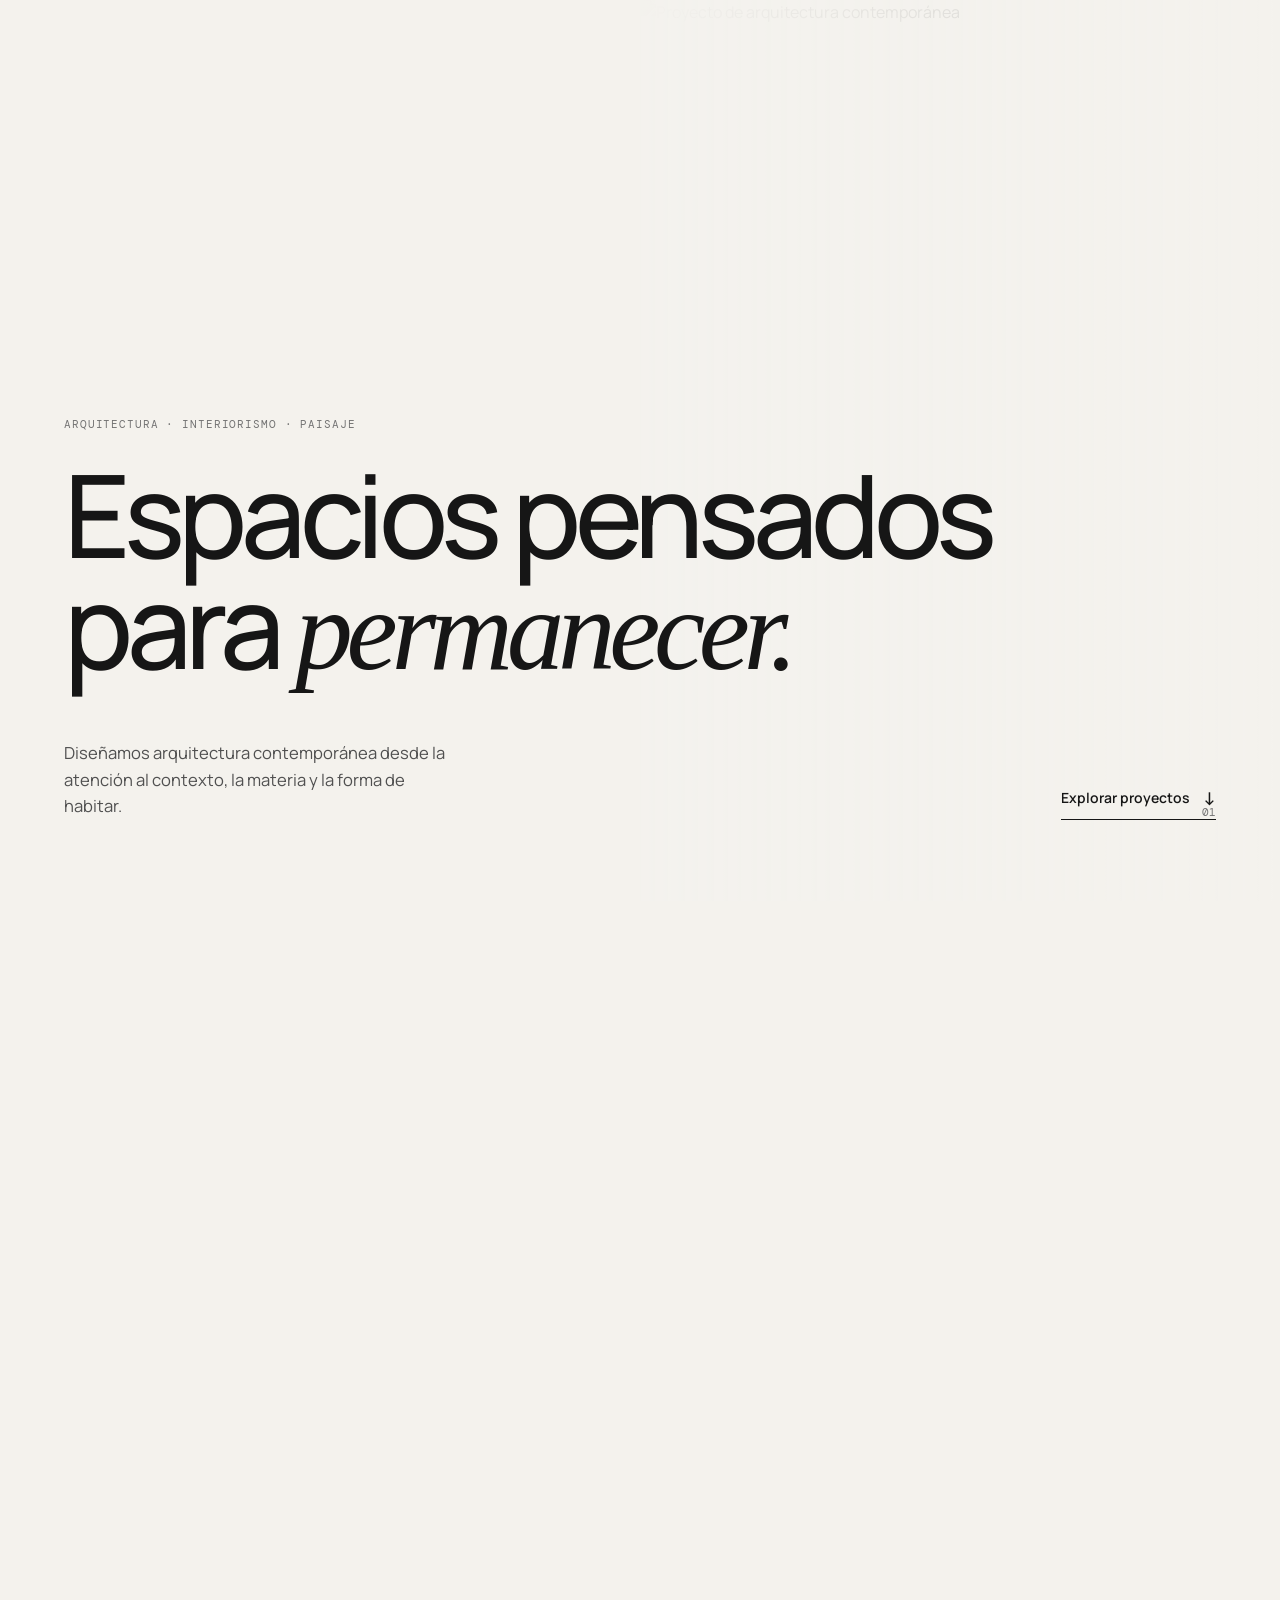
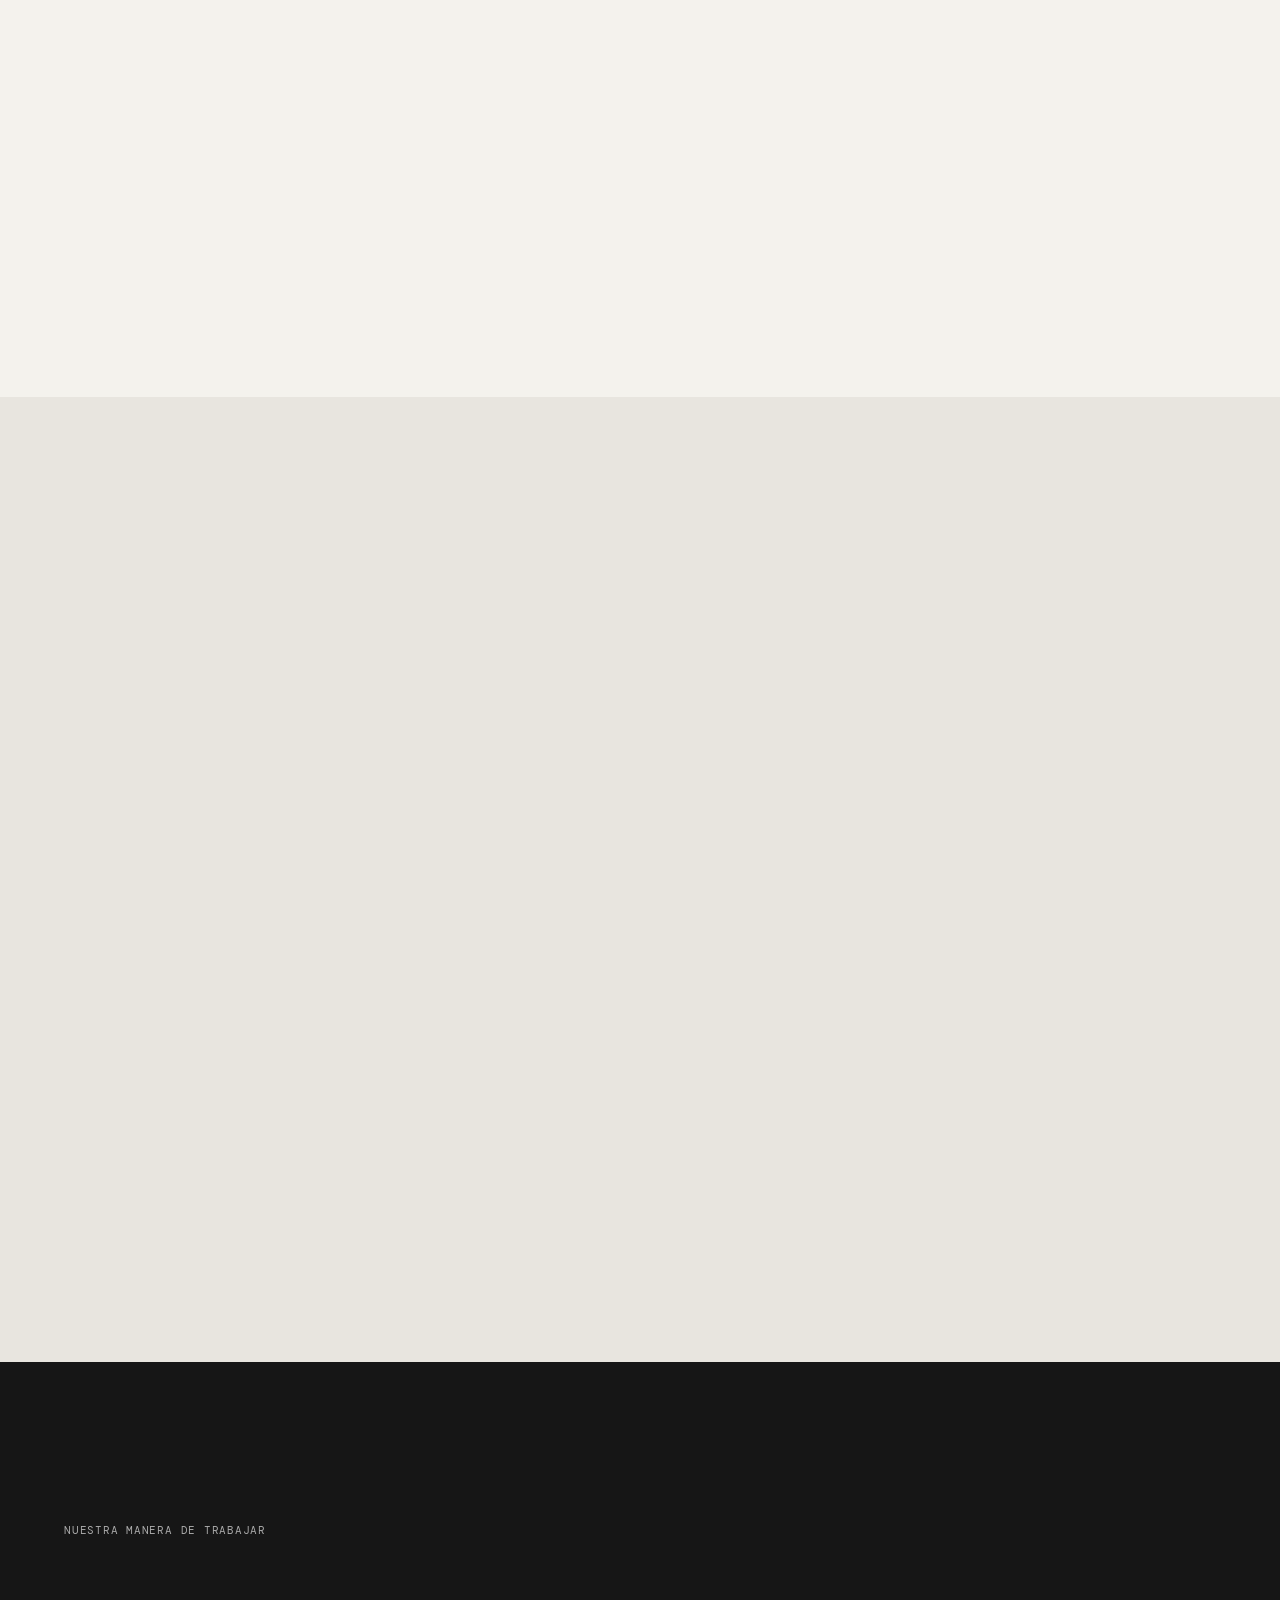
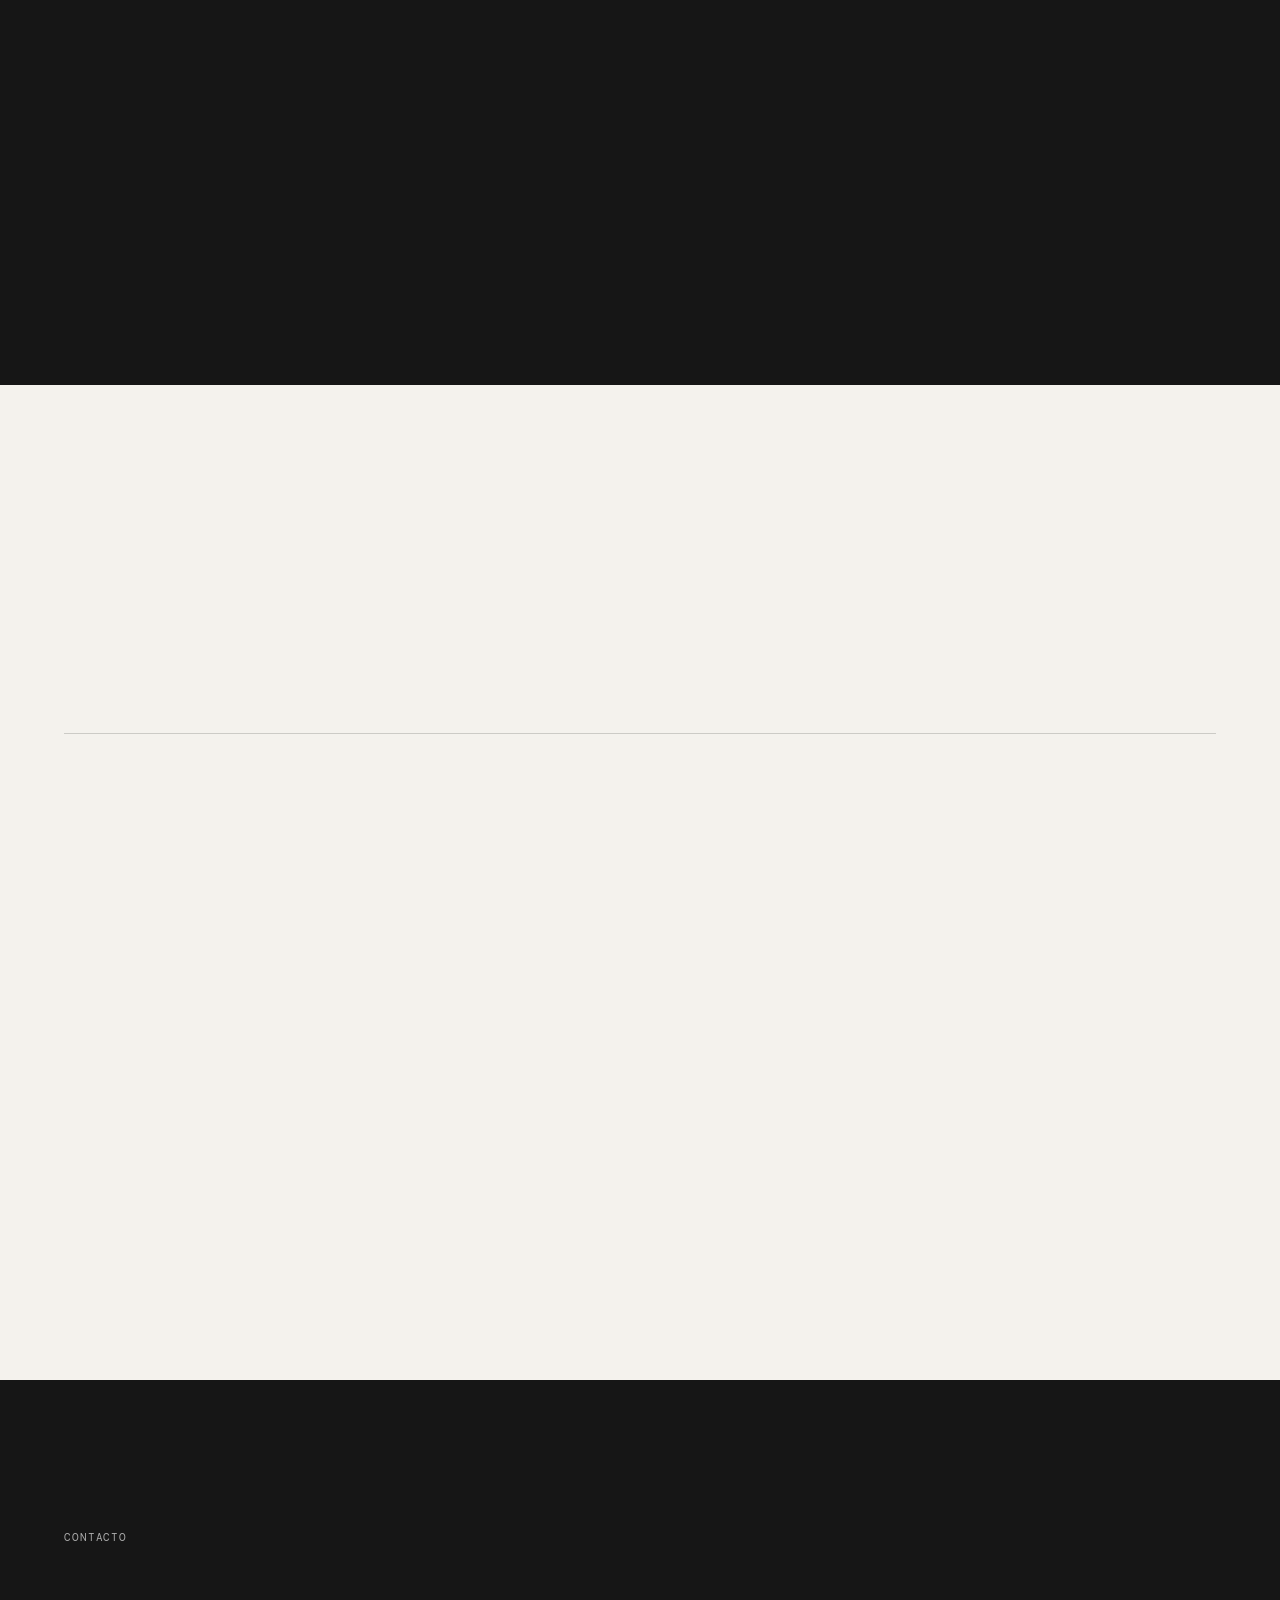
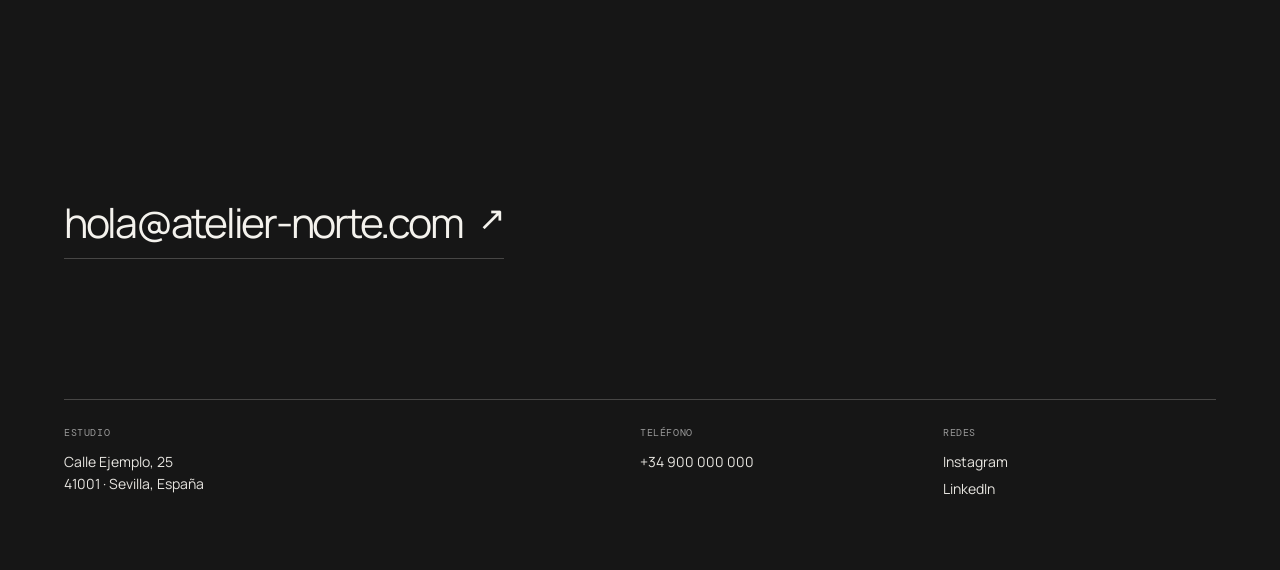
==== index.html @ 15ee6ae3 "primer commit creación web se está desarrollando la landing page" ====
<!DOCTYPE html>
<html lang="es">
<head>
  <meta charset="UTF-8">
  <meta
    name="viewport"
    content="width=device-width, initial-scale=1.0"
  >
  <meta
    name="description"
    content="Estudio de arquitectura especializado en proyectos contemporáneos, espacios funcionales y diseño atemporal."
  >

  <title>Atelier Norte | Arquitectura y Diseño</title>

  <link rel="preconnect" href="https://fonts.googleapis.com">
  <link rel="preconnect" href="https://fonts.gstatic.com" crossorigin>

  <link
    href="https://fonts.googleapis.com/css2?family=DM+Mono:wght@400;500&family=Manrope:wght@400;500;600;700;800&display=swap"
    rel="stylesheet"
  >

  <link rel="stylesheet" href="css/cssindex.css">
</head>

<body>
  <!-- Aquí se carga automaticamente componentes/navbar.html -->
  <div id="navbar-container"></div>

  <main>
    <!-- HERO -->
    <section class="hero" id="inicio">
      <div class="hero-image">
        <img
          src="img/hero-arquitectura.jpg"
          alt="Proyecto de arquitectura contemporánea"
        >
      </div>

      <div class="container hero-content">
        <p class="eyebrow">Arquitectura · Interiorismo · Paisaje</p>

        <h1>
          Espacios pensados<br>
          para <em>permanecer.</em>
        </h1>

        <div class="hero-bottom">
          <p class="hero-description">
            Diseñamos arquitectura contemporánea desde la atención al contexto,
            la materia y la forma de habitar.
          </p>

          <a href="#proyectos" class="text-link">
            Explorar proyectos
            <span aria-hidden="true">↓</span>
          </a>
        </div>
      </div>

      <div class="hero-number">01</div>
    </section>

    <!-- PROYECTOS -->
    <section class="projects section" id="proyectos">
      <div class="container">
        <div class="section-header reveal">
          <div>
            <p class="eyebrow">Selección de obra</p>
            <h2>Proyectos<br>destacados.</h2>
          </div>

          <p class="section-intro">
            Una selección de proyectos residenciales, comerciales y culturales
            desarrollados desde una mirada funcional y sensible.
          </p>
        </div>

        <div class="projects-grid">
          <article class="project-card project-large reveal">
            <a href="#" class="project-image">
              <img
                src="img/proyecto-01.jpg"
                alt="Casa Patio, proyecto residencial"
              >
              <span class="project-arrow" aria-hidden="true">↗</span>
            </a>

            <div class="project-info">
              <div>
                <h3>Casa Patio</h3>
                <p>Vivienda unifamiliar · Sevilla</p>
              </div>
              <span>2025</span>
            </div>
          </article>

          <article class="project-card reveal">
            <a href="#" class="project-image">
              <img
                src="img/proyecto-02.jpg"
                alt="Vivienda Mirador, proyecto residencial"
              >
              <span class="project-arrow" aria-hidden="true">↗</span>
            </a>

            <div class="project-info">
              <div>
                <h3>Vivienda Mirador</h3>
                <p>Reforma integral · Cádiz</p>
              </div>
              <span>2024</span>
            </div>
          </article>

          <article class="project-card reveal">
            <a href="#" class="project-image">
              <img
                src="img/proyecto-03.jpg"
                alt="Pabellón Sur, proyecto cultural"
              >
              <span class="project-arrow" aria-hidden="true">↗</span>
            </a>

            <div class="project-info">
              <div>
                <h3>Pabellón Sur</h3>
                <p>Espacio cultural · Huelva</p>
              </div>
              <span>2024</span>
            </div>
          </article>

          <article class="project-card project-wide reveal">
            <a href="#" class="project-image">
              <img
                src="img/proyecto-04.jpg"
                alt="Oficinas Alborán, proyecto de interiorismo"
              >
              <span class="project-arrow" aria-hidden="true">↗</span>
            </a>

            <div class="project-info">
              <div>
                <h3>Oficinas Alborán</h3>
                <p>Interiorismo corporativo · Málaga</p>
              </div>
              <span>2023</span>
            </div>
          </article>
        </div>

        <div class="center-link reveal">
          <a href="#" class="button-outline">
            Ver todos los proyectos
            <span aria-hidden="true">↗</span>
          </a>
        </div>
      </div>
    </section>

    <!-- ESTUDIO -->
    <section class="studio section" id="estudio">
      <div class="container studio-grid">
        <div class="studio-image reveal">
          <img
            src="img/estudio.jpg"
            alt="Espacio de trabajo del estudio de arquitectura"
          >
        </div>

        <div class="studio-content reveal">
          <p class="eyebrow">El estudio</p>

          <h2>
            Arquitectura<br>
            con identidad.
          </h2>

          <p>
            Atelier Norte es un estudio de arquitectura que trabaja desde la
            escucha, el análisis del lugar y la precisión en cada decisión.
            Entendemos cada proyecto como una oportunidad para crear espacios
            que mejoren la vida de quienes los habitan.
          </p>

          <p>
            Nuestra práctica abarca desde vivienda privada y rehabilitación
            hasta espacios comerciales, oficinas e intervenciones de pequeña
            escala.
          </p>

          <a href="#contacto" class="text-link">
            Conocer el estudio
            <span aria-hidden="true">↗</span>
          </a>
        </div>
      </div>
    </section>

    <!-- FRASE DEL ESTUDIO -->
    <section class="statement">
      <div class="container">
        <p class="statement-label">Nuestra manera de trabajar</p>

        <blockquote class="reveal">
          “La buena arquitectura no busca imponerse al lugar; busca
          <em>pertenecer</em> a él.”
        </blockquote>
      </div>
    </section>

    <!-- SERVICIOS -->
    <section class="services section" id="servicios">
      <div class="container">
        <div class="section-header reveal">
          <div>
            <p class="eyebrow">Qué hacemos</p>
            <h2>Servicios.</h2>
          </div>

          <p class="section-intro">
            Acompañamos cada proyecto desde la primera idea hasta su ejecución.
          </p>
        </div>

        <div class="services-list">
          <article class="service-item reveal">
            <span class="service-number">01</span>
            <h3>Arquitectura</h3>
            <p>
              Proyectos de obra nueva, vivienda unifamiliar, edificios
              residenciales y espacios singulares.
            </p>
          </article>

          <article class="service-item reveal">
            <span class="service-number">02</span>
            <h3>Rehabilitación</h3>
            <p>
              Intervenciones que actualizan y recuperan edificios existentes
              respetando su carácter original.
            </p>
          </article>

          <article class="service-item reveal">
            <span class="service-number">03</span>
            <h3>Interiorismo</h3>
            <p>
              Diseño de espacios interiores, materiales, iluminación,
              mobiliario y soluciones a medida.
            </p>
          </article>

          <article class="service-item reveal">
            <span class="service-number">04</span>
            <h3>Dirección de obra</h3>
            <p>
              Seguimiento técnico y coordinación para llevar cada proyecto a
              la realidad con rigor.
            </p>
          </article>
        </div>
      </div>
    </section>

    <!-- CONTACTO -->
    <section class="contact" id="contacto">
      <div class="container contact-content">
        <p class="eyebrow">Contacto</p>

        <h2 class="reveal">
          Hablemos de tu<br>
          próximo <em>proyecto.</em>
        </h2>

        <a href="mailto:hola@atelier-norte.com" class="contact-email">
          hola@atelier-norte.com
          <span aria-hidden="true">↗</span>
        </a>

        <div class="contact-details">
          <div>
            <p class="contact-label">Estudio</p>
            <p>
              Calle Ejemplo, 25<br>
              41001 · Sevilla, España
            </p>
          </div>

          <div>
            <p class="contact-label">Teléfono</p>
            <a href="tel:+34900000000">+34 900 000 000</a>
          </div>

          <div>
            <p class="contact-label">Redes</p>
            <a href="#" target="_blank" rel="noopener noreferrer">
              Instagram
            </a>
            <a href="#" target="_blank" rel="noopener noreferrer">
              LinkedIn
            </a>
          </div>
        </div>
      </div>
    </section>
  </main>

  <!-- Aquí se carga automaticamente componentes/footer.html -->
  <div id="footer-container"></div>

  <script src="javaindex.js"></script>
</body>
</html>
---- css/cssindex.css ----
/* -------------------------
   VARIABLES Y ESTILOS BASE
------------------------- */

:root {
  --color-dark: #161616;
  --color-dark-soft: #222222;
  --color-light: #f4f2ed;
  --color-white: #ffffff;
  --color-gray: #737373;
  --color-line: rgba(22, 22, 22, 0.18);
  --color-line-light: rgba(244, 242, 237, 0.22);

  --font-main: "Manrope", sans-serif;
  --font-mono: "DM Mono", monospace;

  --container-width: 1400px;
  --horizontal-space: 5vw;
  --transition: 0.35s ease;
}

* {
  box-sizing: border-box;
  margin: 0;
  padding: 0;
}

html {
  scroll-behavior: smooth;
  scroll-padding-top: 90px;
}

body {
  background-color: var(--color-light);
  color: var(--color-dark);
  font-family: var(--font-main);
  font-size: 16px;
  line-height: 1.5;
  overflow-x: hidden;
}

img {
  display: block;
  width: 100%;
  height: 100%;
  object-fit: cover;
}

a {
  color: inherit;
  text-decoration: none;
}

button {
  border: 0;
  background: none;
  color: inherit;
  cursor: pointer;
  font: inherit;
}

.container {
  width: min(calc(100% - (var(--horizontal-space) * 2)), var(--container-width));
  margin: 0 auto;
}

.section {
  padding: 150px 0;
}

.eyebrow {
  color: var(--color-gray);
  font-family: var(--font-mono);
  font-size: 11px;
  letter-spacing: 0.08em;
  line-height: 1.3;
  text-transform: uppercase;
}

h1,
h2,
h3 {
  font-weight: 500;
  letter-spacing: -0.055em;
  line-height: 0.96;
}

h1 {
  font-size: clamp(3.8rem, 9vw, 9.5rem);
}

h2 {
  font-size: clamp(3.2rem, 6.7vw, 7rem);
}

h3 {
  font-size: clamp(1.4rem, 2vw, 2rem);
}

em {
  font-family: Georgia, "Times New Roman", serif;
  font-weight: 400;
}

.text-link {
  display: inline-flex;
  align-items: center;
  gap: 13px;
  border-bottom: 1px solid var(--color-dark);
  font-size: 14px;
  font-weight: 600;
  padding-bottom: 8px;
  transition: opacity var(--transition);
}

.text-link span {
  font-size: 18px;
  transition: transform var(--transition);
}

.text-link:hover {
  opacity: 0.6;
}

.text-link:hover span {
  transform: translate(3px, 3px);
}

/* -------------------------
   HEADER Y NAVEGACIÓN
------------------------- */

.header {
  background-color: transparent;
  left: 0;
  padding: 28px 0;
  position: absolute;
  top: 0;
  width: 100%;
  z-index: 100;
  transition: background-color var(--transition), padding var(--transition);
}

.header.scrolled {
  background-color: rgba(244, 242, 237, 0.95);
  backdrop-filter: blur(12px);
  box-shadow: 0 1px 0 rgba(22, 22, 22, 0.08);
  padding: 18px 0;
  position: fixed;
}

.navbar {
  align-items: center;
  display: flex;
  justify-content: space-between;
}

.logo {
  font-size: 14px;
  font-weight: 800;
  letter-spacing: -0.05em;
  position: relative;
  z-index: 102;
}

.logo span {
  color: var(--color-gray);
  font-weight: 500;
}

.nav-menu {
  align-items: center;
  display: flex;
  gap: 36px;
}

.nav-link {
  font-family: var(--font-mono);
  font-size: 11px;
  letter-spacing: 0.04em;
  position: relative;
  text-transform: uppercase;
}

.nav-link::after {
  background-color: var(--color-dark);
  bottom: -5px;
  content: "";
  height: 1px;
  left: 0;
  position: absolute;
  transform: scaleX(0);
  transform-origin: right;
  transition: transform var(--transition);
  width: 100%;
}

.nav-link:hover::after {
  transform: scaleX(1);
  transform-origin: left;
}

.menu-toggle {
  display: none;
  height: 30px;
  position: relative;
  width: 36px;
  z-index: 102;
}

.menu-toggle span {
  background-color: var(--color-dark);
  height: 1px;
  left: 0;
  position: absolute;
  transition: transform var(--transition), top var(--transition);
  width: 100%;
}

.menu-toggle span:first-child {
  top: 10px;
}

.menu-toggle span:last-child {
  top: 19px;
}

.menu-toggle.active span:first-child {
  top: 15px;
  transform: rotate(45deg);
}

.menu-toggle.active span:last-child {
  top: 15px;
  transform: rotate(-45deg);
}

/* -------------------------
   HERO
------------------------- */

.hero {
  background-color: var(--color-light);
  min-height: 100vh;
  overflow: hidden;
  padding-top: 1px;
  position: relative;
}

.hero-image {
  filter: grayscale(100%);
  height: 100%;
  opacity: 0.18;
  position: absolute;
  right: 0;
  top: 0;
  width: 50%;
}

.hero-image::after {
  background: linear-gradient(
    90deg,
    var(--color-light) 0%,
    rgba(244, 242, 237, 0.35) 70%,
    rgba(244, 242, 237, 0.05) 100%
  );
  content: "";
  inset: 0;
  position: absolute;
}

.hero-content {
  display: flex;
  flex-direction: column;
  justify-content: flex-end;
  min-height: 100vh;
  padding-bottom: 9vh;
  padding-top: 180px;
  position: relative;
  z-index: 1;
}

.hero h1 {
  margin-top: 28px;
  max-width: 1100px;
}

.hero-bottom {
  align-items: flex-end;
  display: flex;
  justify-content: space-between;
  margin-top: 55px;
}

.hero-description {
  color: #505050;
  font-size: clamp(0.95rem, 1.3vw, 1.15rem);
  line-height: 1.6;
  max-width: 390px;
}

.hero-number {
  bottom: 9vh;
  color: var(--color-gray);
  font-family: var(--font-mono);
  font-size: 11px;
  position: absolute;
  right: var(--horizontal-space);
}

/* -------------------------
   PROYECTOS
------------------------- */

.section-header {
  align-items: flex-end;
  display: flex;
  justify-content: space-between;
  margin-bottom: 80px;
}

.section-header h2 {
  margin-top: 22px;
}

.section-intro {
  color: #4f4f4f;
  font-size: 15px;
  line-height: 1.7;
  max-width: 355px;
}

.projects-grid {
  display: grid;
  gap: 72px 30px;
  grid-template-columns: repeat(2, 1fr);
}

.project-card {
  min-width: 0;
}

.project-large {
  grid-column: span 2;
}

.project-image {
  background-color: #d9d7d2;
  display: block;
  height: 48vw;
  max-height: 690px;
  overflow: hidden;
  position: relative;
}

.project-card:not(.project-large):not(.project-wide) .project-image {
  height: 34vw;
  max-height: 500px;
  min-height: 320px;
}

.project-wide {
  grid-column: span 2;
}

.project-wide .project-image {
  height: 45vw;
  max-height: 620px;
}

.project-image img {
  filter: grayscale(100%);
  transition: filter 0.6s ease, transform 0.8s ease;
}

.project-image::after {
  background-color: rgba(0, 0, 0, 0.08);
  content: "";
  inset: 0;
  opacity: 0;
  position: absolute;
  transition: opacity var(--transition);
}

.project-image:hover img {
  filter: grayscale(0%);
  transform: scale(1.035);
}

.project-image:hover::after {
  opacity: 1;
}

.project-arrow {
  align-items: center;
  background-color: var(--color-light);
  border-radius: 50%;
  bottom: 22px;
  display: flex;
  font-size: 23px;
  height: 52px;
  justify-content: center;
  opacity: 0;
  position: absolute;
  right: 22px;
  transform: translateY(10px);
  transition: opacity var(--transition), transform var(--transition);
  width: 52px;
  z-index: 2;
}

.project-image:hover .project-arrow {
  opacity: 1;
  transform: translateY(0);
}

.project-info {
  align-items: flex-start;
  display: flex;
  justify-content: space-between;
  padding-top: 18px;
}

.project-info h3 {
  font-size: 22px;
  letter-spacing: -0.04em;
  line-height: 1.1;
}

.project-info p,
.project-info > span {
  color: var(--color-gray);
  font-family: var(--font-mono);
  font-size: 10px;
  letter-spacing: 0.03em;
  margin-top: 8px;
  text-transform: uppercase;
}

.project-info > span {
  margin-top: 2px;
}

.center-link {
  display: flex;
  justify-content: center;
  margin-top: 90px;
}

.button-outline {
  align-items: center;
  border: 1px solid var(--color-dark);
  display: inline-flex;
  font-size: 13px;
  font-weight: 600;
  gap: 32px;
  justify-content: space-between;
  min-width: 250px;
  padding: 16px 19px;
  transition: background-color var(--transition), color var(--transition);
}

.button-outline span {
  font-size: 17px;
}

.button-outline:hover {
  background-color: var(--color-dark);
  color: var(--color-light);
}

/* -------------------------
   ESTUDIO
------------------------- */

.studio {
  background-color: #e8e5df;
}

.studio-grid {
  align-items: center;
  display: grid;
  gap: 11vw;
  grid-template-columns: 1fr 1fr;
}

.studio-image {
  height: min(52vw, 700px);
  overflow: hidden;
}

.studio-image img {
  filter: grayscale(100%);
}

.studio-content {
  max-width: 540px;
}

.studio-content h2 {
  margin: 22px 0 42px;
}

.studio-content > p:not(.eyebrow) {
  color: #444444;
  font-size: 17px;
  line-height: 1.75;
  margin-bottom: 20px;
  max-width: 470px;
}

.studio-content .text-link {
  margin-top: 22px;
}

/* -------------------------
   FRASE
------------------------- */

.statement {
  background-color: var(--color-dark);
  color: var(--color-light);
  padding: 160px 0;
}

.statement-label {
  color: #aaaaaa;
  font-family: var(--font-mono);
  font-size: 11px;
  letter-spacing: 0.07em;
  margin-bottom: 55px;
  text-transform: uppercase;
}

blockquote {
  font-size: clamp(2.5rem, 5.8vw, 6.8rem);
  letter-spacing: -0.055em;
  line-height: 1.02;
  max-width: 1200px;
}

/* -------------------------
   SERVICIOS
------------------------- */

.services-list {
  border-top: 1px solid var(--color-line);
}

.service-item {
  align-items: start;
  border-bottom: 1px solid var(--color-line);
  display: grid;
  gap: 25px;
  grid-template-columns: 12% 35% 1fr;
  padding: 34px 0 38px;
  transition: padding var(--transition);
}

.service-item:hover {
  padding-left: 16px;
}

.service-number {
  color: var(--color-gray);
  font-family: var(--font-mono);
  font-size: 11px;
  padding-top: 6px;
}

.service-item h3 {
  font-size: clamp(1.8rem, 3vw, 3rem);
}

.service-item p {
  color: #555555;
  font-size: 15px;
  line-height: 1.7;
  max-width: 360px;
}

/* -------------------------
   CONTACTO
------------------------- */

.contact {
  background-color: var(--color-dark);
  color: var(--color-light);
  padding: 150px 0 70px;
}

.contact-content > .eyebrow {
  color: #a9a9a9;
}

.contact h2 {
  margin: 25px 0 60px;
}

.contact-email {
  border-bottom: 1px solid var(--color-line-light);
  display: inline-flex;
  font-size: clamp(1.5rem, 3.2vw, 3.4rem);
  letter-spacing: -0.055em;
  line-height: 1.2;
  padding-bottom: 10px;
  transition: opacity var(--transition);
}

.contact-email span {
  font-size: 0.8em;
  margin-left: 16px;
  transition: transform var(--transition);
}

.contact-email:hover {
  opacity: 0.65;
}

.contact-email:hover span {
  transform: translate(4px, -4px);
}

.contact-details {
  border-top: 1px solid var(--color-line-light);
  display: grid;
  gap: 30px;
  grid-template-columns: 2fr 1fr 1fr;
  margin-top: 140px;
  padding-top: 25px;
}

.contact-details div {
  display: flex;
  flex-direction: column;
  gap: 5px;
}

.contact-label {
  color: #999999;
  font-family: var(--font-mono);
  font-size: 10px;
  letter-spacing: 0.06em;
  margin-bottom: 6px;
  text-transform: uppercase;
}

.contact-details p:not(.contact-label),
.contact-details a {
  color: #e7e5e0;
  font-size: 14px;
  line-height: 1.6;
}

.contact-details a {
  width: fit-content;
}

.contact-details a:hover {
  color: #aaaaaa;
}

/* -------------------------
   FOOTER
------------------------- */

.footer {
  background-color: var(--color-dark);
  border-top: 1px solid var(--color-line-light);
  color: var(--color-light);
  padding: 25px 0;
}

.footer-content {
  align-items: center;
  display: flex;
  justify-content: space-between;
}

.footer .logo span {
  color: #929292;
}

.footer p,
.back-top {
  color: #949494;
  font-family: var(--font-mono);
  font-size: 10px;
}

.back-top {
  align-items: center;
  display: flex;
  gap: 10px;
  transition: color var(--transition);
}

.back-top:hover {
  color: var(--color-light);
}

/* -------------------------
   ANIMACIÓN AL HACER SCROLL
------------------------- */

.reveal {
  opacity: 0;
  transform: translateY(35px);
  transition: opacity 0.8s ease, transform 0.8s ease;
}

.reveal.visible {
  opacity: 1;
  transform: translateY(0);
}

/* -------------------------
   DISEÑO RESPONSIVE
------------------------- */

@media (max-width: 900px) {
  .section {
    padding: 105px 0;
  }

  .section-header {
    align-items: flex-start;
    flex-direction: column;
    gap: 30px;
    margin-bottom: 55px;
  }

  .studio-grid {
    gap: 55px;
    grid-template-columns: 1fr;
  }

  .studio-image {
    height: 90vw;
    max-height: 600px;
  }

  .studio-content {
    max-width: 650px;
  }

  .statement {
    padding: 115px 0;
  }

  .contact {
    padding-top: 110px;
  }
}

@media (max-width: 650px) {
  :root {
    --horizontal-space: 22px;
  }

  .header {
    padding: 20px 0;
  }

  .header.scrolled {
    padding: 15px 0;
  }

  .menu-toggle {
    display: block;
  }

  .nav-menu {
    align-items: flex-start;
    background-color: var(--color-light);
    display: flex;
    flex-direction: column;
    gap: 25px;
    justify-content: center;
    inset: 0;
    opacity: 0;
    padding: 0 var(--horizontal-space);
    pointer-events: none;
    position: fixed;
    transform: translateY(-20px);
    transition: opacity var(--transition), transform var(--transition);
    visibility: hidden;
  }

  .nav-menu.active {
    opacity: 1;
    pointer-events: auto;
    transform: translateY(0);
    visibility: visible;
  }

  .nav-link {
    font-size: 25px;
    font-weight: 600;
    letter-spacing: -0.04em;
    text-transform: none;
  }

  .hero {
    min-height: 720px;
  }

  .hero-image {
    height: 52%;
    opacity: 0.2;
    top: 0;
    width: 100%;
  }

  .hero-image::after {
    background: linear-gradient(
      180deg,
      rgba(244, 242, 237, 0.15) 0%,
      var(--color-light) 100%
    );
  }

  .hero-content {
    min-height: 720px;
    padding-bottom: 50px;
    padding-top: 140px;
  }

  .hero h1 {
    font-size: clamp(3.35rem, 14vw, 5.3rem);
    line-height: 0.98;
  }

  .hero-bottom {
    align-items: flex-start;
    flex-direction: column;
    gap: 28px;
    margin-top: 38px;
  }

  .hero-number {
    bottom: 30px;
  }

  .projects-grid {
    gap: 48px;
    grid-template-columns: 1fr;
  }

  .project-large,
  .project-wide {
    grid-column: span 1;
  }

  .project-image,
  .project-card:not(.project-large):not(.project-wide) .project-image,
  .project-wide .project-image {
    height: 105vw;
    max-height: none;
    min-height: 0;
  }

  .project-info h3 {
    font-size: 20px;
  }

  .project-arrow {
    bottom: 15px;
    height: 45px;
    opacity: 1;
    right: 15px;
    transform: none;
    width: 45px;
  }

  .center-link {
    justify-content: stretch;
    margin-top: 60px;
  }

  .button-outline {
    justify-content: space-between;
    width: 100%;
  }

  .statement {
    padding: 95px 0;
  }

  blockquote {
    font-size: clamp(2.3rem, 10vw, 4rem);
  }

  .service-item {
    gap: 16px;
    grid-template-columns: 40px 1fr;
    padding: 28px 0 31px;
  }

  .service-item p {
    grid-column: 2;
    max-width: 100%;
  }

  .service-item h3 {
    font-size: 29px;
  }

  .contact {
    padding-bottom: 45px;
    padding-top: 95px;
  }

  .contact h2 {
    margin-bottom: 42px;
  }

  .contact-details {
    gap: 35px;
    grid-template-columns: 1fr;
    margin-top: 90px;
  }

  .footer-content {
    align-items: flex-start;
    flex-direction: column;
    gap: 18px;
  }
}
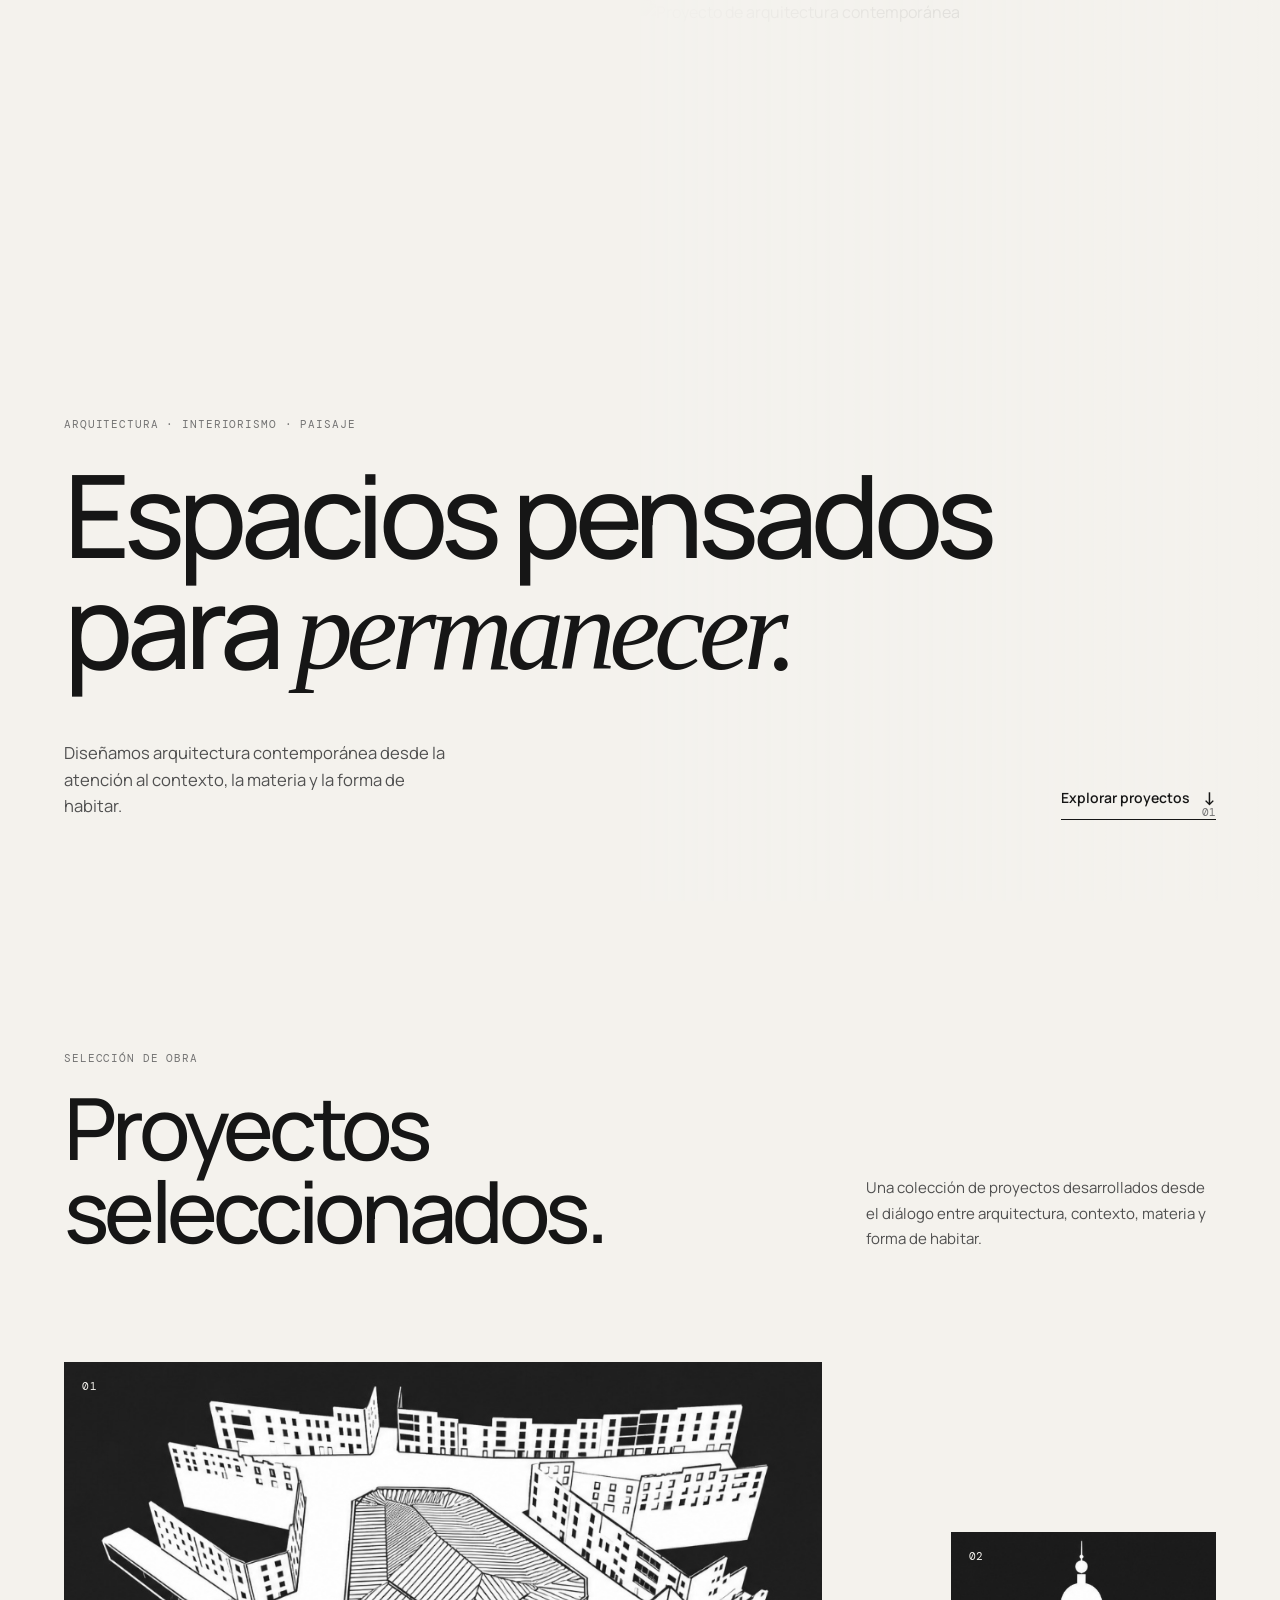
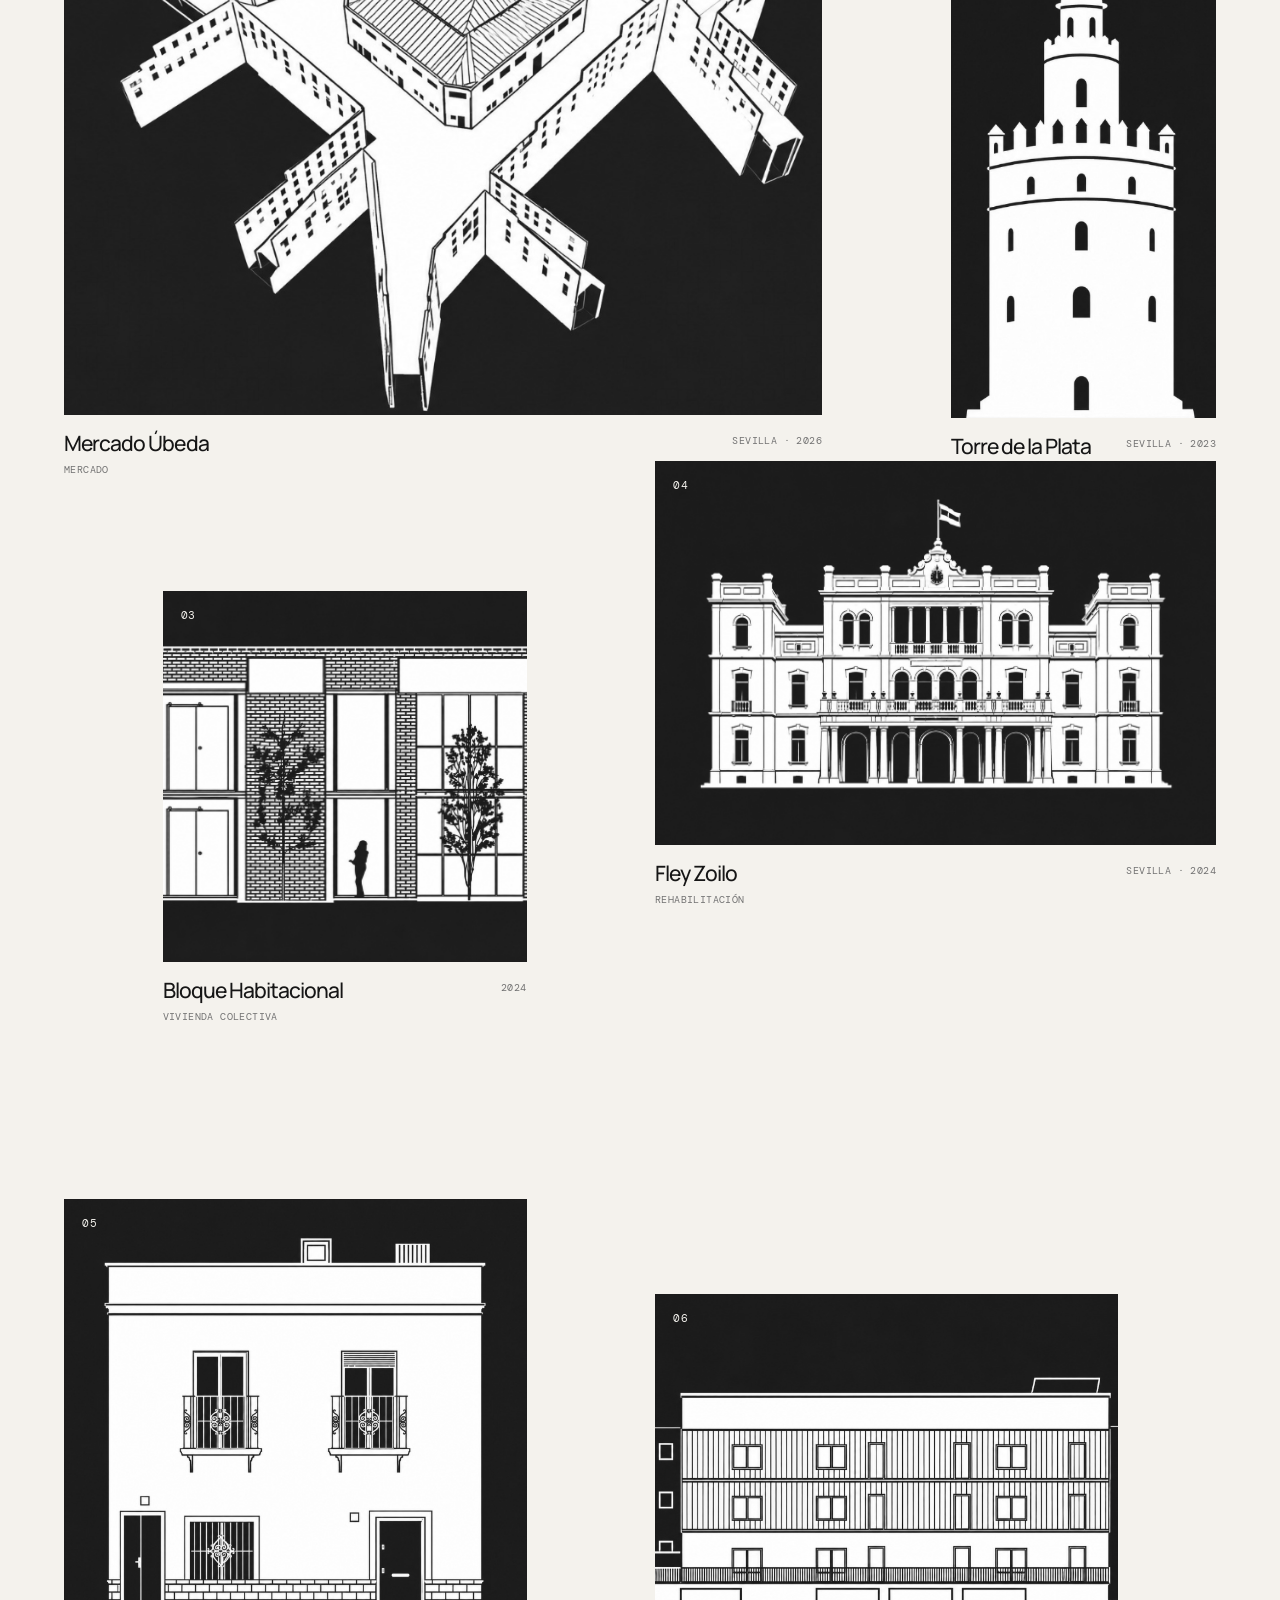
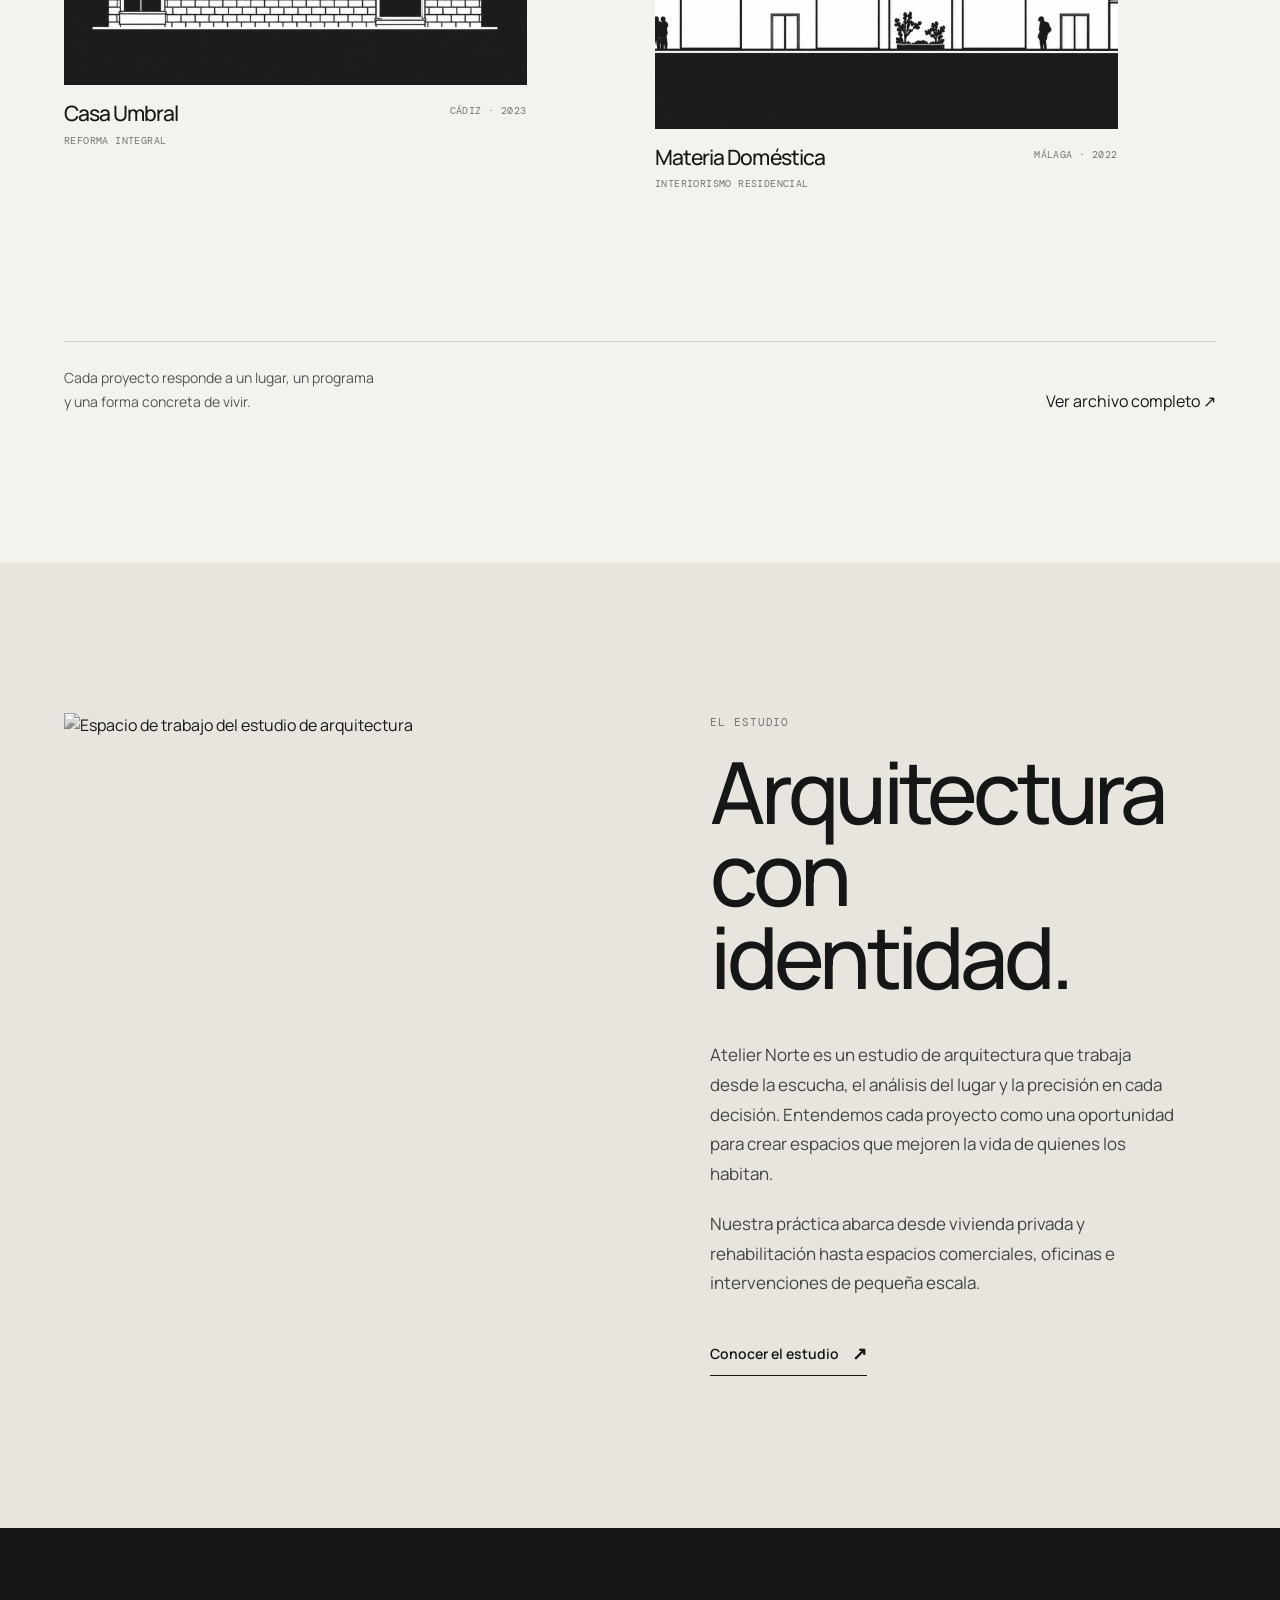
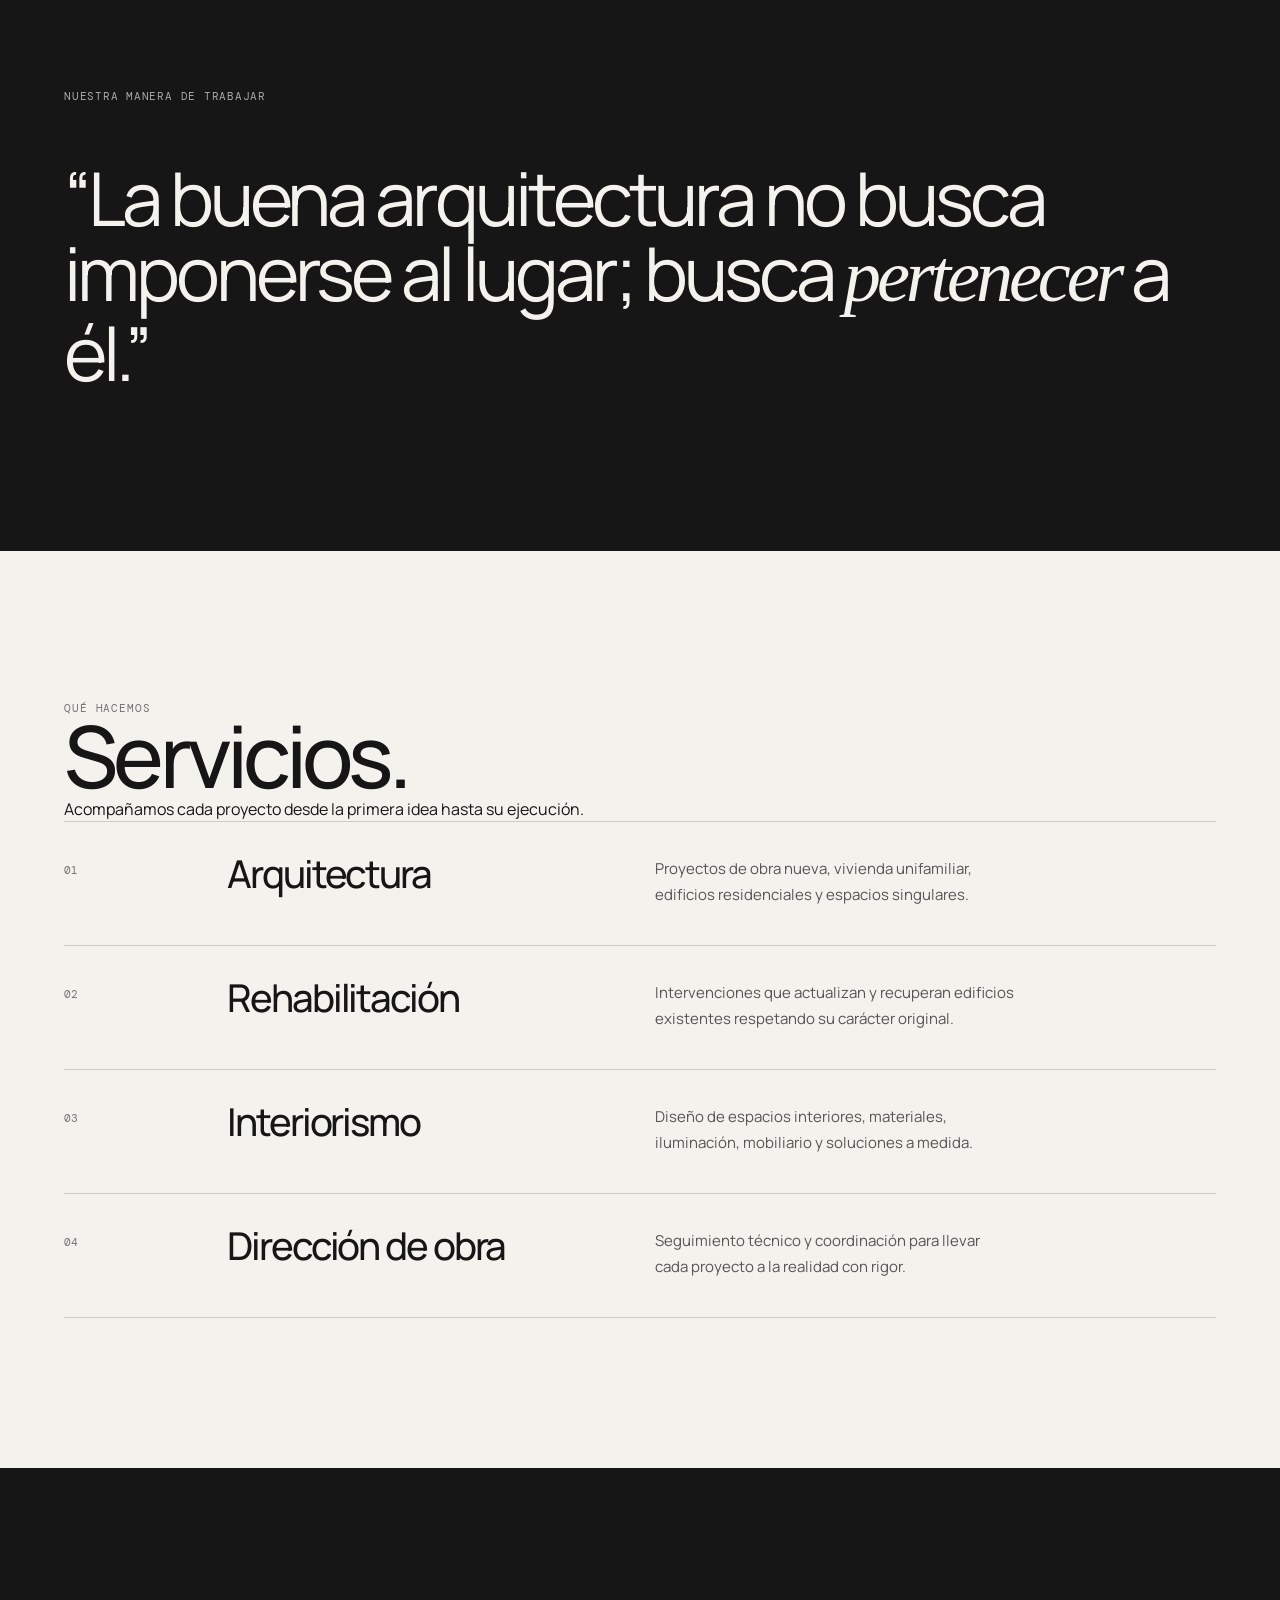
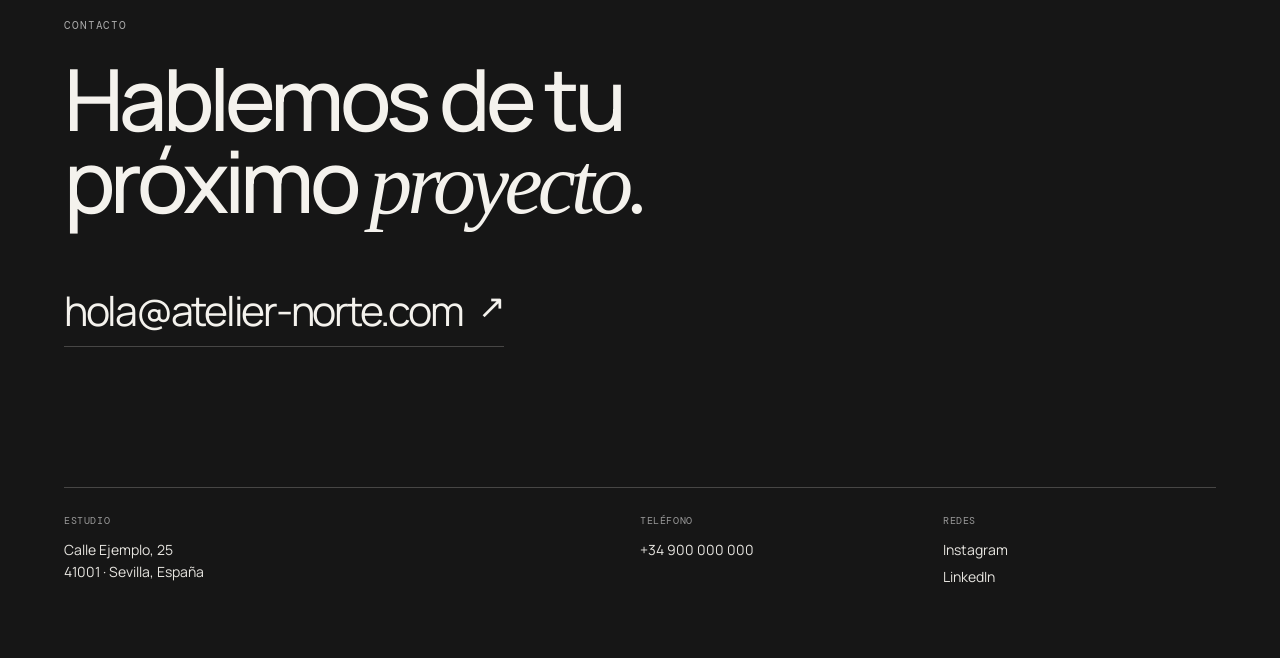
==== commit f91fabfc: "commit subida de proyectos" ====
--- a/index.html
+++ b/index.html
@@ -62,104 +62,196 @@
       <div class="hero-number">01</div>
     </section>
 
-    <!-- PROYECTOS -->
-    <section class="projects section" id="proyectos">
-      <div class="container">
-        <div class="section-header reveal">
-          <div>
-            <p class="eyebrow">Selección de obra</p>
-            <h2>Proyectos<br>destacados.</h2>
-          </div>
-
-          <p class="section-intro">
-            Una selección de proyectos residenciales, comerciales y culturales
-            desarrollados desde una mirada funcional y sensible.
-          </p>
-        </div>
-
-        <div class="projects-grid">
-          <article class="project-card project-large reveal">
-            <a href="#" class="project-image">
-              <img
-                src="img/proyecto-01.jpg"
-                alt="Casa Patio, proyecto residencial"
-              >
-              <span class="project-arrow" aria-hidden="true">↗</span>
-            </a>
-
-            <div class="project-info">
-              <div>
-                <h3>Casa Patio</h3>
-                <p>Vivienda unifamiliar · Sevilla</p>
-              </div>
-              <span>2025</span>
-            </div>
-          </article>
-
-          <article class="project-card reveal">
-            <a href="#" class="project-image">
-              <img
-                src="img/proyecto-02.jpg"
-                alt="Vivienda Mirador, proyecto residencial"
-              >
-              <span class="project-arrow" aria-hidden="true">↗</span>
-            </a>
-
-            <div class="project-info">
-              <div>
-                <h3>Vivienda Mirador</h3>
-                <p>Reforma integral · Cádiz</p>
-              </div>
-              <span>2024</span>
-            </div>
-          </article>
-
-          <article class="project-card reveal">
-            <a href="#" class="project-image">
-              <img
-                src="img/proyecto-03.jpg"
-                alt="Pabellón Sur, proyecto cultural"
-              >
-              <span class="project-arrow" aria-hidden="true">↗</span>
-            </a>
-
-            <div class="project-info">
-              <div>
-                <h3>Pabellón Sur</h3>
-                <p>Espacio cultural · Huelva</p>
-              </div>
-              <span>2024</span>
-            </div>
-          </article>
-
-          <article class="project-card project-wide reveal">
-            <a href="#" class="project-image">
-              <img
-                src="img/proyecto-04.jpg"
-                alt="Oficinas Alborán, proyecto de interiorismo"
-              >
-              <span class="project-arrow" aria-hidden="true">↗</span>
-            </a>
-
-            <div class="project-info">
-              <div>
-                <h3>Oficinas Alborán</h3>
-                <p>Interiorismo corporativo · Málaga</p>
-              </div>
-              <span>2023</span>
-            </div>
-          </article>
-        </div>
-
-        <div class="center-link reveal">
-          <a href="#" class="button-outline">
-            Ver todos los proyectos
-            <span aria-hidden="true">↗</span>
-          </a>
-        </div>
-      </div>
-    </section>
-
+   <!-- PROYECTOS -->
+<section class="projects section" id="proyectos">
+  <div class="container">
+    <div class="projects-heading reveal">
+      <div>
+        <p class="eyebrow">Selección de obra</p>
+        <h2>
+          Proyectos<br>
+          seleccionados.
+        </h2>
+      </div>
+
+      <p class="projects-description">
+        Una colección de proyectos desarrollados desde el diálogo entre
+        arquitectura, contexto, materia y forma de habitar.
+      </p>
+    </div>
+
+    <div class="projects-layout">
+      <!-- PROYECTO 01 -->
+      <article class="project-item project-item-main reveal">
+        <a href="#" class="project-visual">
+          <img
+            src="img/proyecto-01.jpg"
+            alt="Vivienda unifamiliar con patio interior"
+          >
+
+          <span class="project-visual-number">01</span>
+
+          <span class="project-open" aria-hidden="true">
+            Ver proyecto
+            <span>↗</span>
+          </span>
+        </a>
+
+        <div class="project-meta">
+          <div>
+            <h3>Mercado Úbeda</h3>
+            <p>Mercado</p>
+          </div>
+
+          <p>Sevilla · 2026</p>
+        </div>
+      </article>
+
+      <!-- PROYECTO 02 -->
+      <article class="project-item project-item-vertical reveal">
+        <a href="#" class="project-visual">
+          <img
+            src="img/proyecto-02.jpg"
+            alt="Proyecto de intervención en patrimonio"
+          >
+
+          <span class="project-visual-number">02</span>
+
+          <span class="project-open" aria-hidden="true">
+            Ver proyecto
+            <span>↗</span>
+          </span>
+        </a>
+
+        <div class="project-meta">
+          <div>
+            <h3>Torre de la Plata</h3>
+            <p>Patrimonio e intervención</p>
+            
+          </div>
+
+           <p>Sevilla · 2023</p>
+        </div>
+      </article>
+
+      <!-- PROYECTO 03 -->
+      <article class="project-item project-item-small reveal">
+        <a href="#" class="project-visual">
+          <img
+            src="img/proyecto-03.jpg"
+            alt="Proyecto de viviendas colectivas"
+          >
+
+          <span class="project-visual-number">03</span>
+
+          <span class="project-open" aria-hidden="true">
+            Ver proyecto
+            <span>↗</span>
+          </span>
+        </a>
+
+        <div class="project-meta">
+          <div>
+            <h3>Bloque Habitacional</h3>
+            <p>Vivienda colectiva</p>
+          </div>
+
+          <p>2024</p>
+        </div>
+      </article>
+
+      <!-- PROYECTO 04 -->
+      <article class="project-item project-item-horizontal reveal">
+        <a href="#" class="project-visual">
+          <img
+            src="img/proyecto-04.jpg"
+            alt="Proyecto de rehabilitación arquitectónica"
+          >
+
+          <span class="project-visual-number">04</span>
+
+          <span class="project-open" aria-hidden="true">
+            Ver proyecto
+            <span>↗</span>
+          </span>
+        </a>
+
+        <div class="project-meta">
+          <div>
+            <h3>Fley Zoilo</h3>
+            <p>Rehabilitación</p>
+          </div>
+
+         <p>Sevilla · 2024</p>
+        </div>
+      </article>
+
+      <!-- PROYECTO 05 -->
+      <article class="project-item project-item-medium reveal">
+        <a href="#" class="project-visual">
+          <img
+            src="img/proyecto-05.jpg"
+            alt="Proyecto de reforma de vivienda"
+          >
+
+          <span class="project-visual-number">05</span>
+
+          <span class="project-open" aria-hidden="true">
+            Ver proyecto
+            <span>↗</span>
+          </span>
+        </a>
+
+        <div class="project-meta">
+          <div>
+            <h3>Casa Umbral</h3>
+            <p>Reforma integral</p>
+          </div>
+
+          <p>Cádiz · 2023</p>
+        </div>
+      </article>
+
+      <!-- PROYECTO 06 -->
+      <article class="project-item project-item-final reveal">
+        <a href="#" class="project-visual">
+          <img
+            src="img/proyecto-06.jpg"
+            alt="Proyecto de interiorismo residencial"
+          >
+
+          <span class="project-visual-number">06</span>
+
+          <span class="project-open" aria-hidden="true">
+            Ver proyecto
+            <span>↗</span>
+          </span>
+        </a>
+
+        <div class="project-meta">
+          <div>
+            <h3>Materia Doméstica</h3>
+            <p>Interiorismo residencial</p>
+          </div>
+
+          <p>Málaga · 2022</p>
+        </div>
+      </article>
+    </div>
+
+    <div class="projects-bottom reveal">
+      <p>
+        Cada proyecto responde a un lugar, un programa y una forma concreta
+        de vivir.
+      </p>
+
+      <a href="proyectos.html" class="button-outline">
+        Ver archivo completo
+        <span aria-hidden="true">↗</span>
+      </a>
+    </div>
+  </div>
+</section>
     <!-- ESTUDIO -->
     <section class="studio section" id="estudio">
       <div class="container studio-grid">
--- a/css/cssindex.css
+++ b/css/cssindex.css
@@ -312,163 +312,367 @@
    PROYECTOS
 ------------------------- */
 
-.section-header {
+.projects {
+  overflow: hidden;
+}
+
+.projects-heading {
   align-items: flex-end;
   display: flex;
   justify-content: space-between;
-  margin-bottom: 80px;
-}
-
-.section-header h2 {
+  margin-bottom: 110px;
+}
+
+.projects-heading h2 {
   margin-top: 22px;
 }
 
-.section-intro {
+.projects-description {
   color: #4f4f4f;
   font-size: 15px;
   line-height: 1.7;
-  max-width: 355px;
-}
-
-.projects-grid {
+  max-width: 350px;
+}
+
+.projects-layout {
   display: grid;
-  gap: 72px 30px;
-  grid-template-columns: repeat(2, 1fr);
-}
-
-.project-card {
+  gap: 95px 30px;
+  grid-template-columns: repeat(12, 1fr);
+}
+
+.project-item {
   min-width: 0;
 }
 
-.project-large {
-  grid-column: span 2;
-}
-
-.project-image {
-  background-color: #d9d7d2;
+.project-item-main {
+  grid-column: 1 / span 8;
+}
+
+.project-item-vertical {
+  grid-column: 10 / span 3;
+  margin-top: 170px;
+}
+
+.project-item-small {
+  grid-column: 2 / span 4;
+  margin-top: 15px;
+}
+
+.project-item-horizontal {
+  grid-column: 7 / span 6;
+  margin-top: -115px;
+}
+
+.project-item-medium {
+  grid-column: 1 / span 5;
+  margin-top: 80px;
+}
+
+.project-item-final {
+  grid-column: 7 / span 5;
+  margin-top: 175px;
+}
+
+.project-visual {
+  background-color: #d8d6d1;
   display: block;
-  height: 48vw;
-  max-height: 690px;
   overflow: hidden;
   position: relative;
 }
 
-.project-card:not(.project-large):not(.project-wide) .project-image {
-  height: 34vw;
-  max-height: 500px;
-  min-height: 320px;
-}
-
-.project-wide {
-  grid-column: span 2;
-}
-
-.project-wide .project-image {
-  height: 45vw;
-  max-height: 620px;
-}
-
-.project-image img {
+.project-item-main .project-visual {
+  height: min(51vw, 690px);
+}
+
+.project-item-vertical .project-visual {
+  height: min(38vw, 540px);
+}
+
+.project-item-small .project-visual {
+  height: min(29vw, 410px);
+}
+
+.project-item-horizontal .project-visual {
+  height: min(30vw, 420px);
+}
+
+.project-item-medium .project-visual {
+  height: min(38vw, 525px);
+}
+
+.project-item-final .project-visual {
+  height: min(34vw, 470px);
+}
+
+.project-visual img {
   filter: grayscale(100%);
-  transition: filter 0.6s ease, transform 0.8s ease;
-}
-
-.project-image::after {
-  background-color: rgba(0, 0, 0, 0.08);
+  transition: filter 0.7s ease, transform 0.9s ease;
+}
+
+.project-visual::after {
+  background: rgba(0, 0, 0, 0.12);
   content: "";
   inset: 0;
   opacity: 0;
   position: absolute;
-  transition: opacity var(--transition);
-}
-
-.project-image:hover img {
+  transition: opacity 0.4s ease;
+}
+
+.project-visual:hover img {
   filter: grayscale(0%);
-  transform: scale(1.035);
-}
-
-.project-image:hover::after {
+  transform: scale(1.045);
+}
+
+.project-visual:hover::after {
   opacity: 1;
 }
 
-.project-arrow {
+.project-visual-number {
+  color: var(--color-light);
+  font-family: var(--font-mono);
+  font-size: 11px;
+  left: 18px;
+  letter-spacing: 0.06em;
+  position: absolute;
+  top: 16px;
+  z-index: 2;
+}
+
+.project-open {
   align-items: center;
   background-color: var(--color-light);
-  border-radius: 50%;
-  bottom: 22px;
+  bottom: 16px;
   display: flex;
-  font-size: 23px;
-  height: 52px;
-  justify-content: center;
+  font-family: var(--font-mono);
+  font-size: 10px;
+  gap: 18px;
+  justify-content: space-between;
   opacity: 0;
+  padding: 13px 14px;
   position: absolute;
-  right: 22px;
-  transform: translateY(10px);
-  transition: opacity var(--transition), transform var(--transition);
-  width: 52px;
+  right: 16px;
+  text-transform: uppercase;
+  transform: translateY(14px);
+  transition: opacity 0.35s ease, transform 0.35s ease;
   z-index: 2;
 }
 
-.project-image:hover .project-arrow {
+.project-open span {
+  font-family: var(--font-main);
+  font-size: 17px;
+  line-height: 1;
+}
+
+.project-visual:hover .project-open {
   opacity: 1;
   transform: translateY(0);
 }
 
-.project-info {
+.project-meta {
   align-items: flex-start;
   display: flex;
   justify-content: space-between;
-  padding-top: 18px;
-}
-
-.project-info h3 {
-  font-size: 22px;
-  letter-spacing: -0.04em;
+  padding-top: 16px;
+}
+
+.project-meta h3 {
+  font-size: clamp(1.2rem, 1.65vw, 1.75rem);
+  letter-spacing: -0.045em;
   line-height: 1.1;
 }
 
-.project-info p,
-.project-info > span {
+.project-meta p {
   color: var(--color-gray);
   font-family: var(--font-mono);
   font-size: 10px;
-  letter-spacing: 0.03em;
+  letter-spacing: 0.04em;
+  line-height: 1.5;
   margin-top: 8px;
   text-transform: uppercase;
 }
 
-.project-info > span {
+.project-meta > p {
+  margin-left: 15px;
   margin-top: 2px;
-}
-
-.center-link {
+  text-align: right;
+}
+
+.projects-bottom {
+  align-items: flex-end;
+  border-top: 1px solid var(--color-line);
   display: flex;
-  justify-content: center;
-  margin-top: 90px;
-}
-
-.button-outline {
-  align-items: center;
-  border: 1px solid var(--color-dark);
-  display: inline-flex;
-  font-size: 13px;
-  font-weight: 600;
-  gap: 32px;
   justify-content: space-between;
-  min-width: 250px;
-  padding: 16px 19px;
-  transition: background-color var(--transition), color var(--transition);
-}
-
-.button-outline span {
-  font-size: 17px;
-}
-
-.button-outline:hover {
-  background-color: var(--color-dark);
-  color: var(--color-light);
-}
-
+  margin-top: 150px;
+  padding-top: 24px;
+}
+
+.projects-bottom > p {
+  color: #555555;
+  font-size: 14px;
+  line-height: 1.65;
+  max-width: 315px;
+}
+
+/* -------------------------
+   PROYECTOS RESPONSIVE
+------------------------- */
+
+@media (max-width: 900px) {
+  .projects-heading {
+    align-items: flex-start;
+    flex-direction: column;
+    gap: 30px;
+    margin-bottom: 65px;
+  }
+
+  .projects-layout {
+    gap: 65px 22px;
+  }
+
+  .project-item-main {
+    grid-column: 1 / span 8;
+  }
+
+  .project-item-vertical {
+    grid-column: 9 / span 4;
+    margin-top: 105px;
+  }
+
+  .project-item-small {
+    grid-column: 1 / span 5;
+  }
+
+  .project-item-horizontal {
+    grid-column: 6 / span 7;
+    margin-top: -55px;
+  }
+
+  .project-item-medium {
+    grid-column: 1 / span 6;
+    margin-top: 50px;
+  }
+
+  .project-item-final {
+    grid-column: 8 / span 5;
+    margin-top: 115px;
+  }
+
+  .project-item-main .project-visual {
+    height: 54vw;
+  }
+
+  .project-item-vertical .project-visual {
+    height: 47vw;
+  }
+
+  .project-item-small .project-visual {
+    height: 38vw;
+  }
+
+  .project-item-horizontal .project-visual {
+    height: 37vw;
+  }
+
+  .project-item-medium .project-visual {
+    height: 48vw;
+  }
+
+  .project-item-final .project-visual {
+    height: 43vw;
+  }
+}
+
+@media (max-width: 650px) {
+  .projects-heading {
+    margin-bottom: 50px;
+  }
+
+  .projects-layout {
+    display: flex;
+    flex-direction: column;
+    gap: 50px;
+  }
+
+  .project-item-main,
+  .project-item-vertical,
+  .project-item-small,
+  .project-item-horizontal,
+  .project-item-medium,
+  .project-item-final {
+    margin-top: 0;
+  }
+
+  .project-item:nth-child(even) {
+    margin-left: 12%;
+  }
+
+  .project-item:nth-child(odd) {
+    margin-right: 8%;
+  }
+
+  .project-item-main .project-visual,
+  .project-item-vertical .project-visual,
+  .project-item-small .project-visual,
+  .project-item-horizontal .project-visual,
+  .project-item-medium .project-visual,
+  .project-item-final .project-visual {
+    height: auto;
+    max-height: none;
+    min-height: 0;
+  }
+
+  .project-item:nth-child(1) .project-visual {
+    aspect-ratio: 4 / 5;
+  }
+
+  .project-item:nth-child(2) .project-visual {
+    aspect-ratio: 3 / 4;
+  }
+
+  .project-item:nth-child(3) .project-visual {
+    aspect-ratio: 4 / 5;
+  }
+
+  .project-item:nth-child(4) .project-visual {
+    aspect-ratio: 4 / 3;
+  }
+
+  .project-item:nth-child(5) .project-visual {
+    aspect-ratio: 3 / 4;
+  }
+
+  .project-item:nth-child(6) .project-visual {
+    aspect-ratio: 4 / 5;
+  }
+
+  .project-meta {
+    gap: 12px;
+  }
+
+  .project-meta h3 {
+    font-size: 20px;
+  }
+
+  .project-meta > p {
+    font-size: 9px;
+  }
+
+  .project-open {
+    opacity: 1;
+    transform: translateY(0);
+  }
+
+  .projects-bottom {
+    align-items: stretch;
+    flex-direction: column;
+    gap: 30px;
+    margin-top: 85px;
+  }
+
+  .projects-bottom .button-outline {
+    width: 100%;
+  }
+}
 /* -------------------------
    ESTUDIO
 ------------------------- */
@@ -699,17 +903,27 @@
   color: var(--color-light);
 }
 
+
+
 /* -------------------------
    ANIMACIÓN AL HACER SCROLL
 ------------------------- */
 
+/* Por defecto, el contenido siempre es visible */
 .reveal {
+  opacity: 1;
+  transform: translateY(0);
+}
+
+/* Solo se oculta para animarse cuando JavaScript está preparado */
+html.animations-ready .reveal {
   opacity: 0;
   transform: translateY(35px);
   transition: opacity 0.8s ease, transform 0.8s ease;
 }
 
-.reveal.visible {
+/* JavaScript añade esta clase cuando el elemento entra en pantalla */
+html.animations-ready .reveal.visible {
   opacity: 1;
   transform: translateY(0);
 }
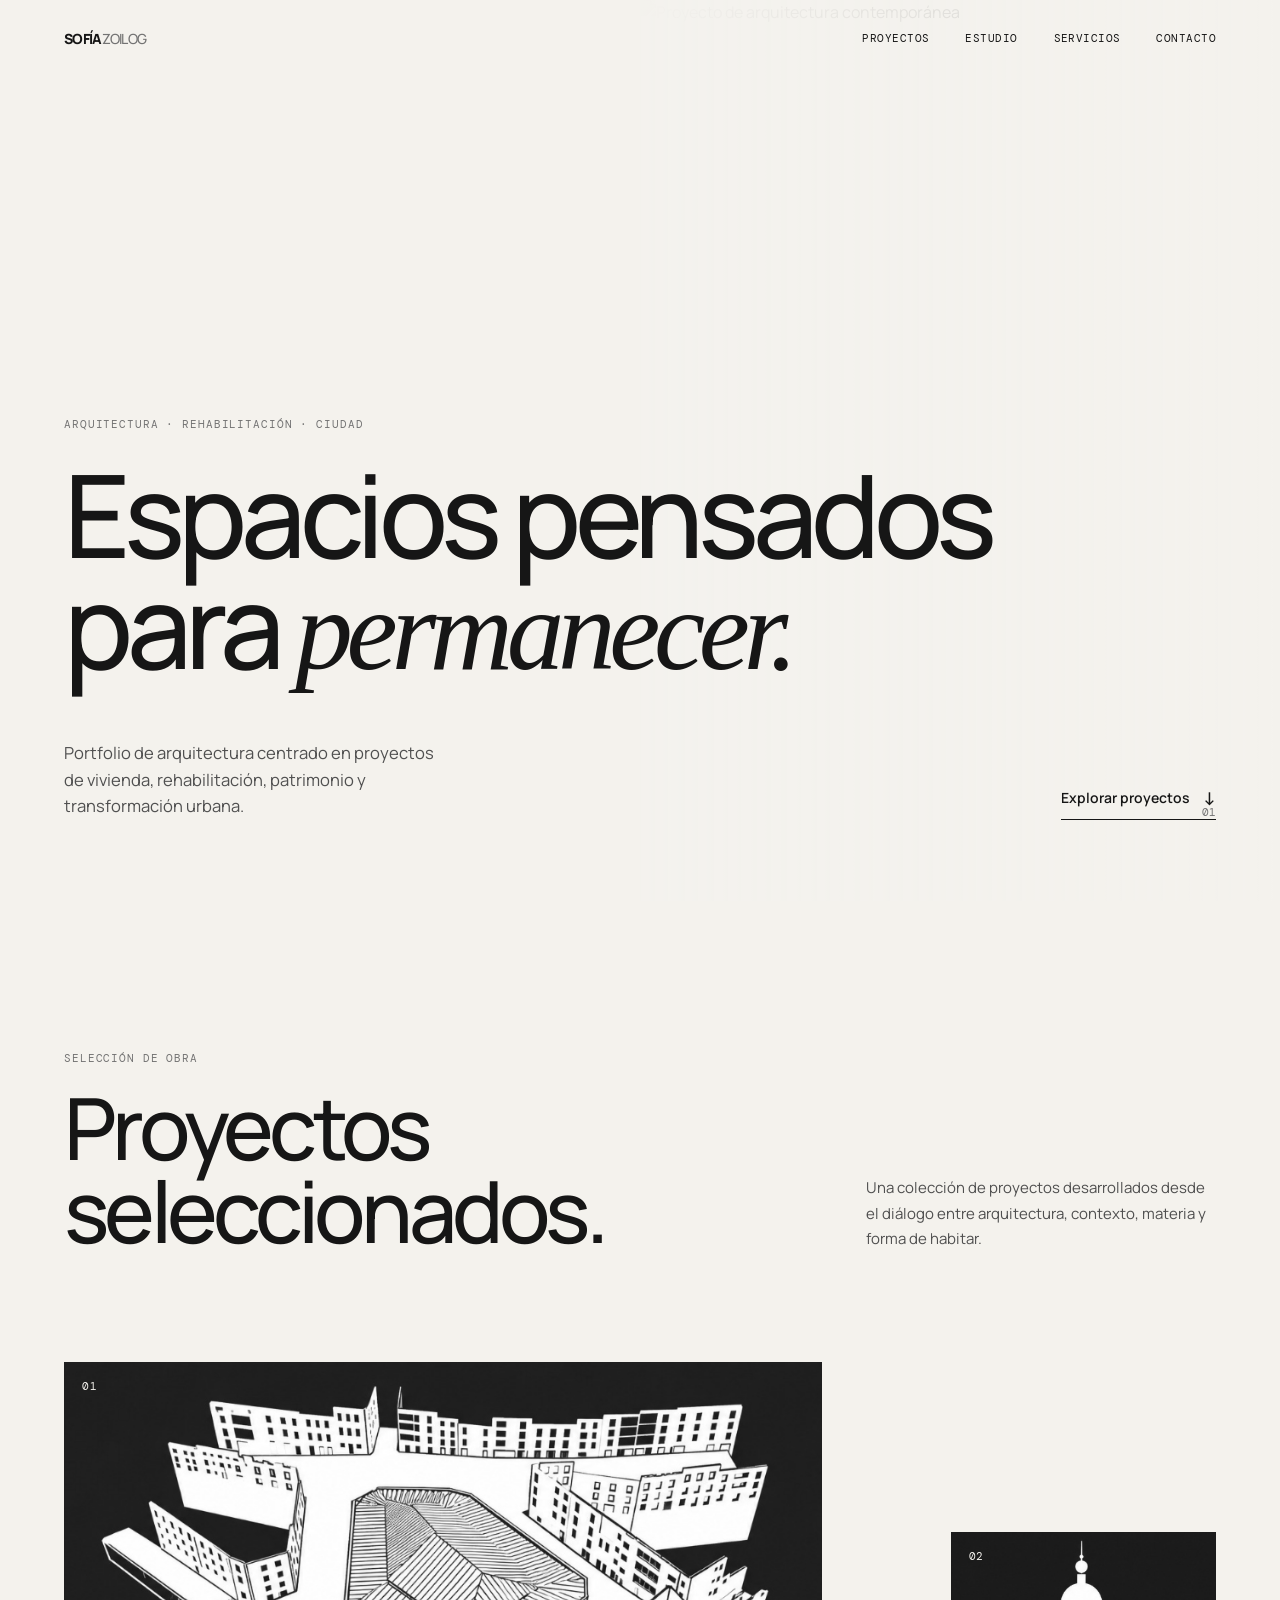
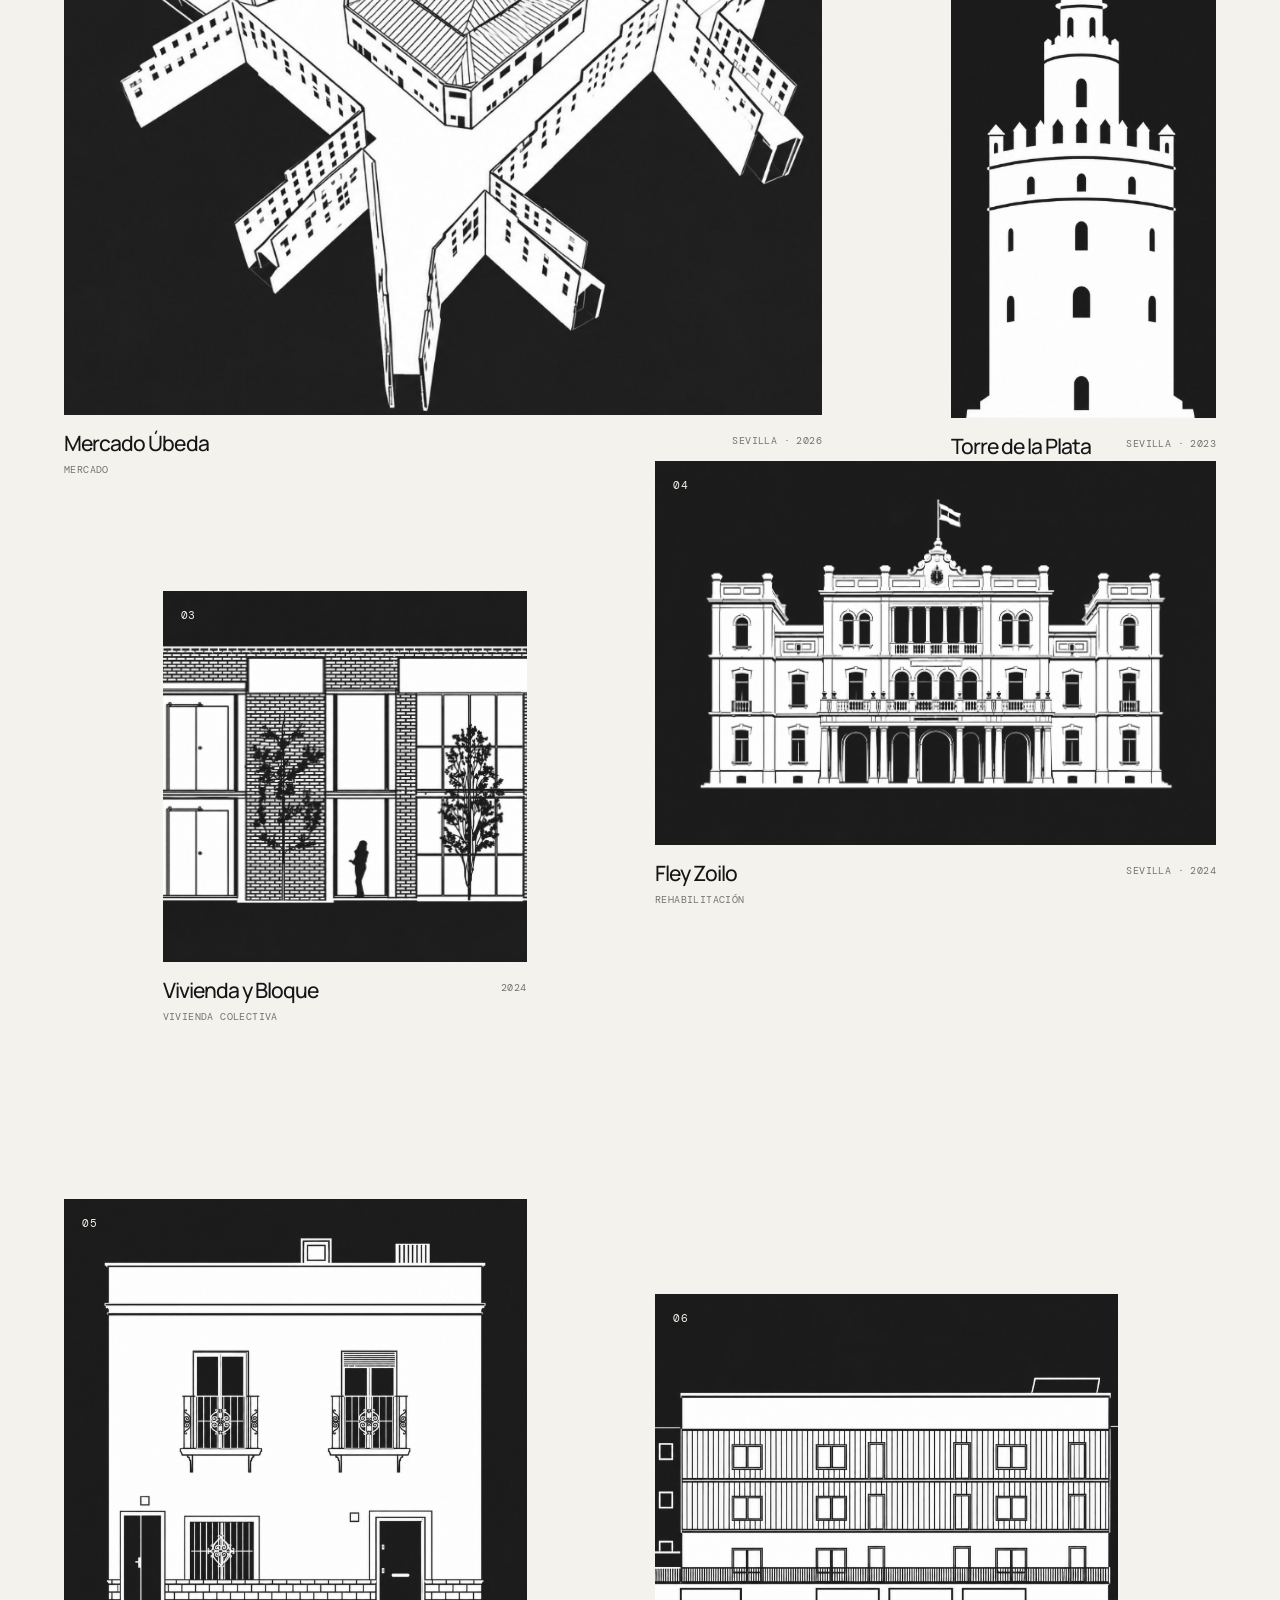
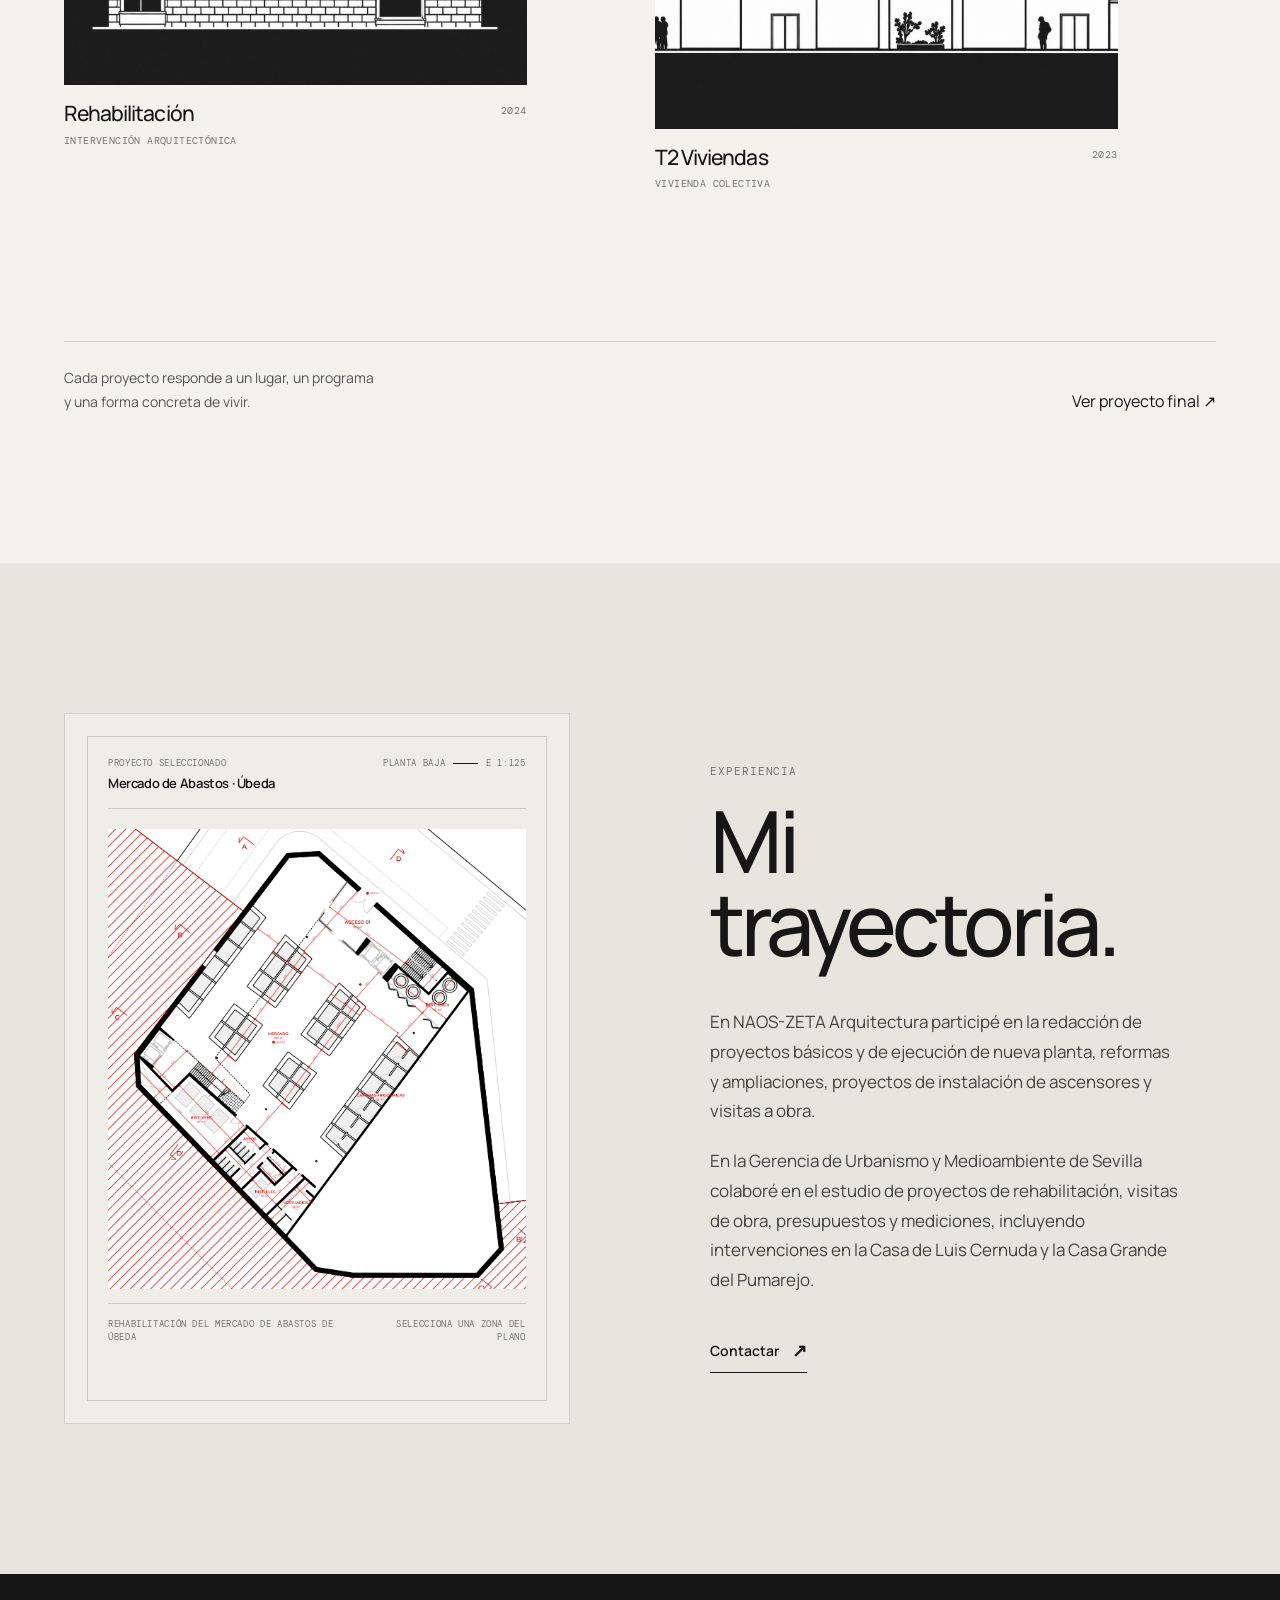
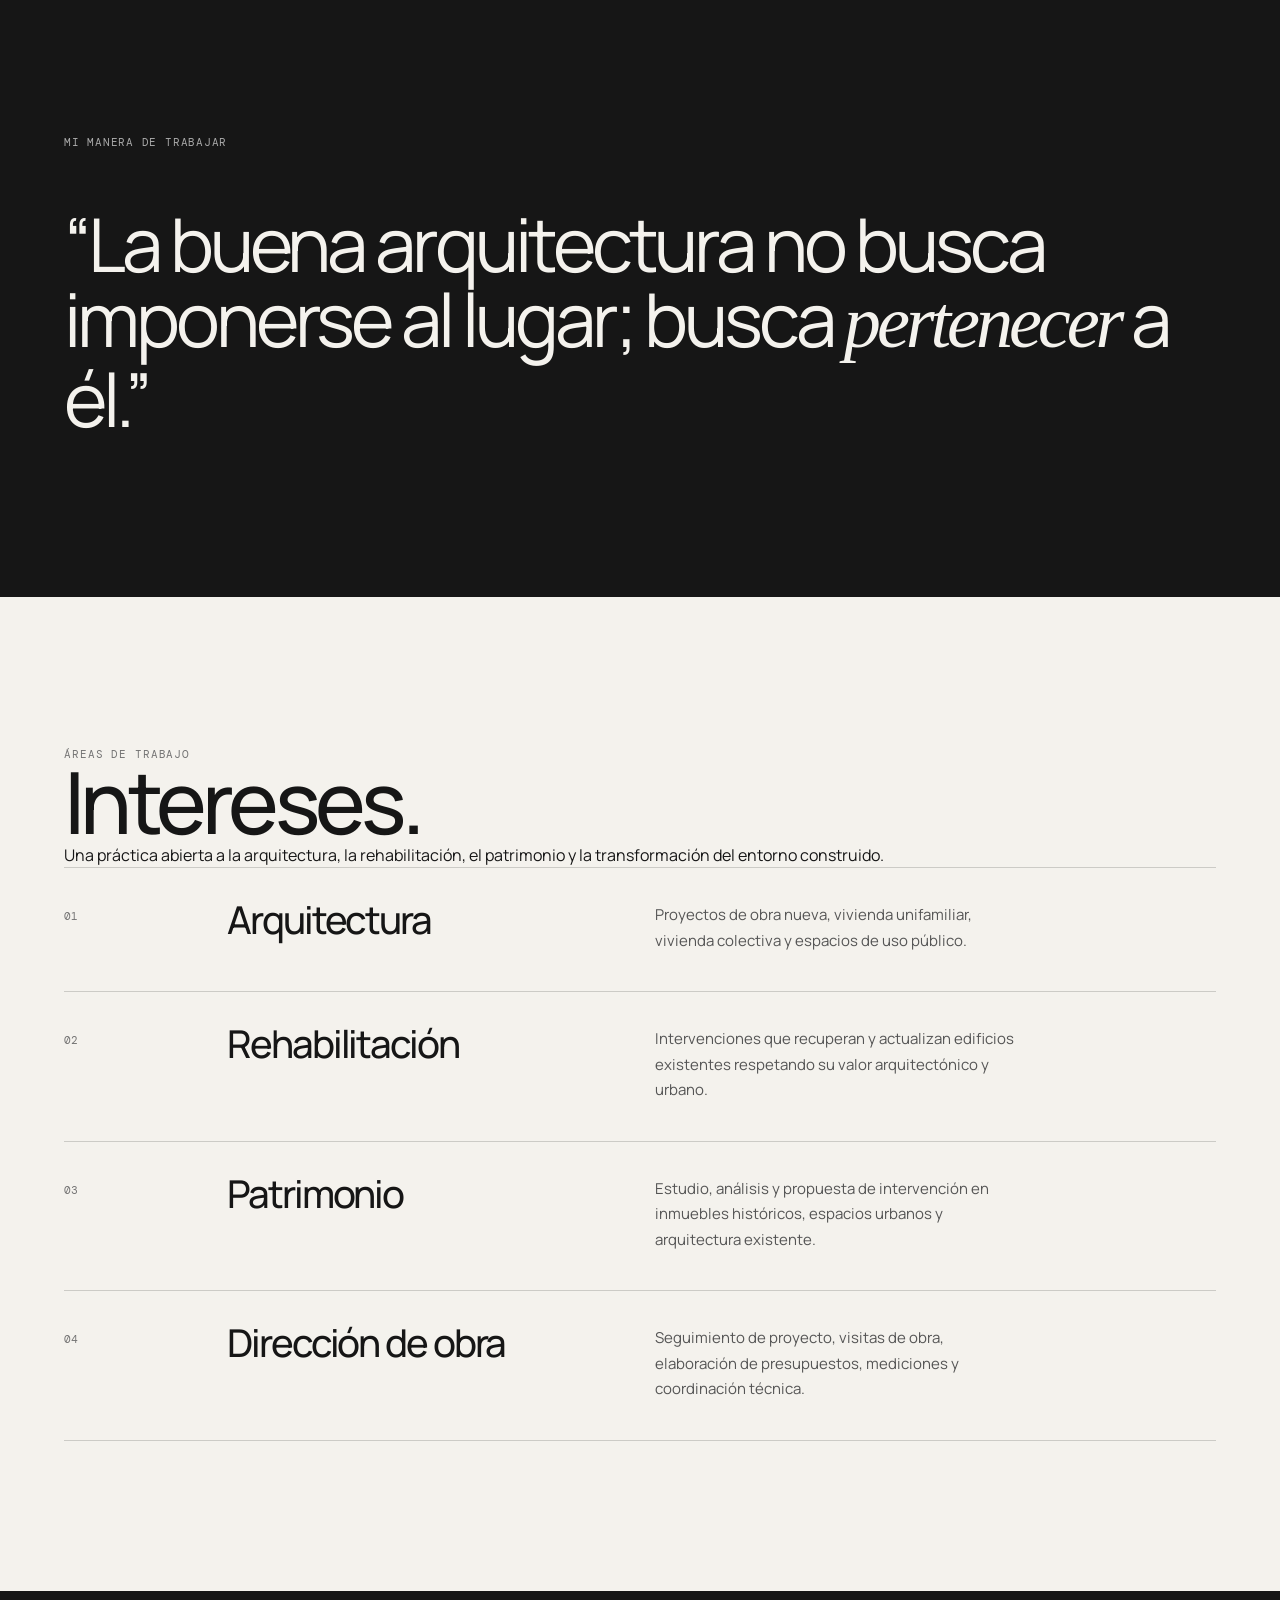
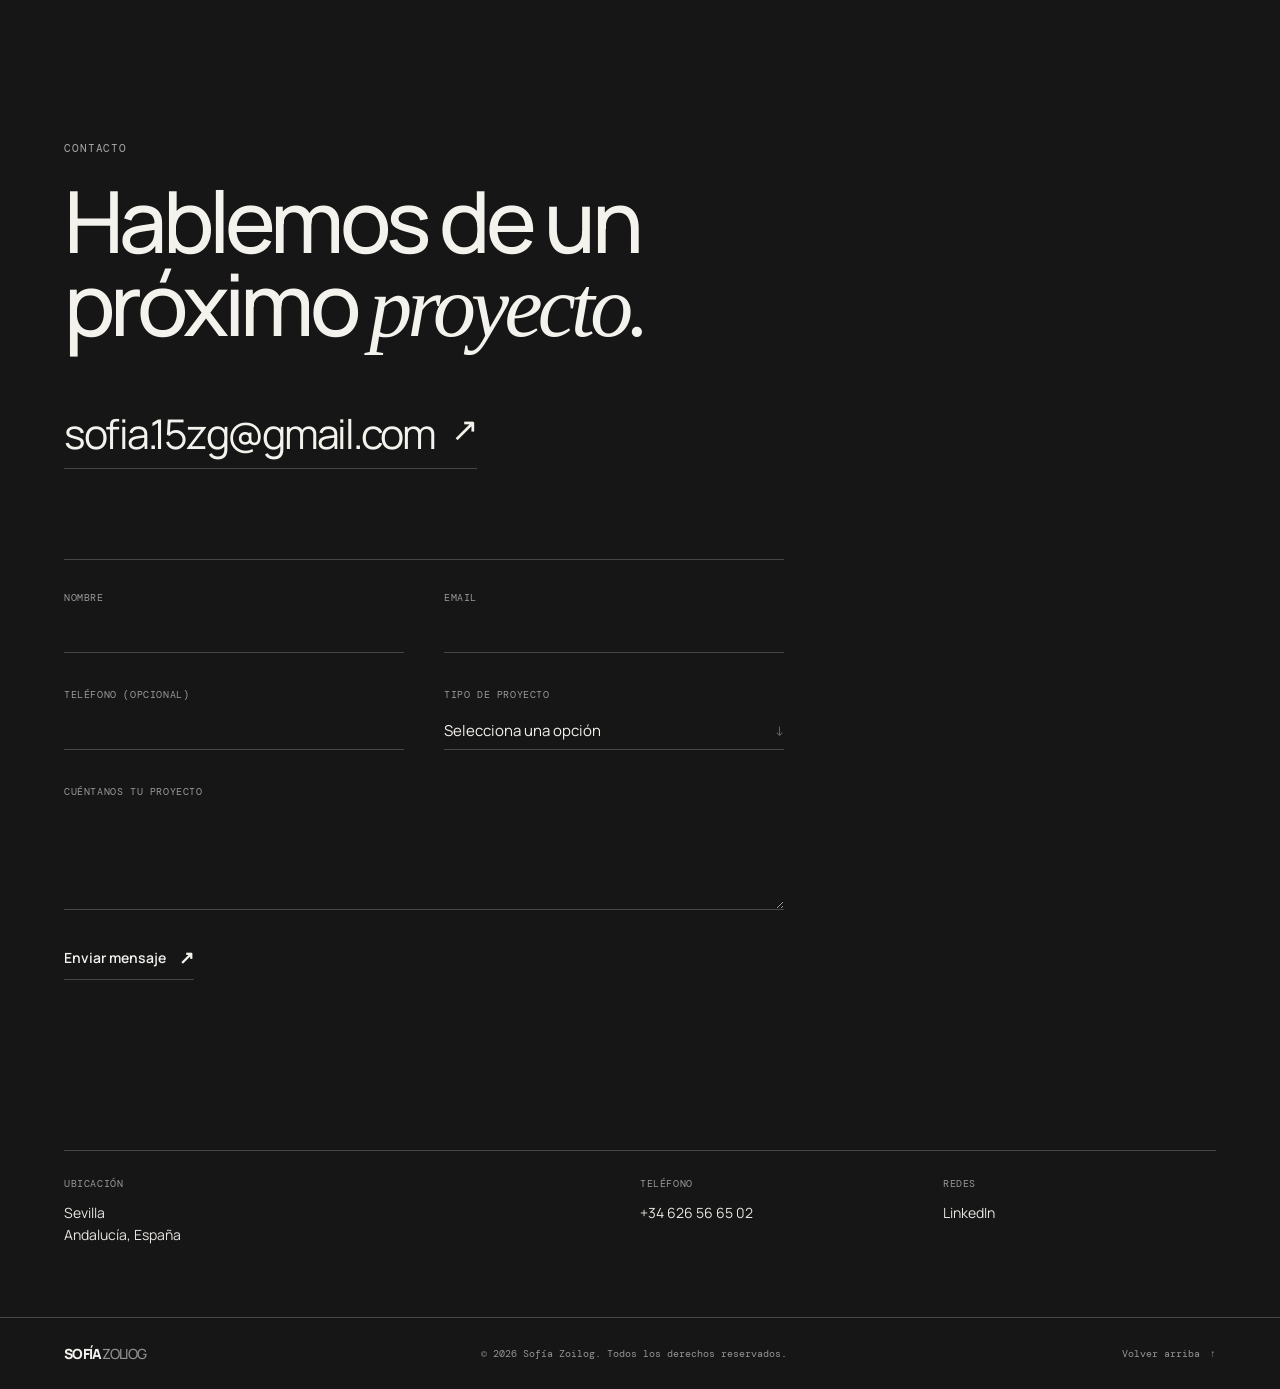
==== commit 21cb53e9: "realización de estilos, pryectos, formulario y mapa interactivo Se ha incluido la subida de todos lo" ====
--- a/index.html
+++ b/index.html
@@ -2,19 +2,26 @@
 <html lang="es">
 <head>
   <meta charset="UTF-8">
+
   <meta
     name="viewport"
     content="width=device-width, initial-scale=1.0"
   >
+
   <meta
     name="description"
-    content="Estudio de arquitectura especializado en proyectos contemporáneos, espacios funcionales y diseño atemporal."
+    content="Portfolio de arquitectura con proyectos académicos y profesionales."
   >
 
   <title>Atelier Norte | Arquitectura y Diseño</title>
 
   <link rel="preconnect" href="https://fonts.googleapis.com">
-  <link rel="preconnect" href="https://fonts.gstatic.com" crossorigin>
+
+  <link
+    rel="preconnect"
+    href="https://fonts.gstatic.com"
+    crossorigin
+  >
 
   <link
     href="https://fonts.googleapis.com/css2?family=DM+Mono:wght@400;500&family=Manrope:wght@400;500;600;700;800&display=swap"
@@ -22,10 +29,11 @@
   >
 
   <link rel="stylesheet" href="css/cssindex.css">
+  <link rel="stylesheet" href="css/form.css">
 </head>
 
 <body>
-  <!-- Aquí se carga automaticamente componentes/navbar.html -->
+  <!-- Navbar cargado desde componentes/navbar.html -->
   <div id="navbar-container"></div>
 
   <main>
@@ -39,7 +47,7 @@
       </div>
 
       <div class="container hero-content">
-        <p class="eyebrow">Arquitectura · Interiorismo · Paisaje</p>
+        <p class="eyebrow">Arquitectura · Rehabilitación · Ciudad</p>
 
         <h1>
           Espacios pensados<br>
@@ -48,8 +56,8 @@
 
         <div class="hero-bottom">
           <p class="hero-description">
-            Diseñamos arquitectura contemporánea desde la atención al contexto,
-            la materia y la forma de habitar.
+            Portfolio de arquitectura centrado en proyectos de vivienda,
+            rehabilitación, patrimonio y transformación urbana.
           </p>
 
           <a href="#proyectos" class="text-link">
@@ -62,239 +70,476 @@
       <div class="hero-number">01</div>
     </section>
 
-   <!-- PROYECTOS -->
-<section class="projects section" id="proyectos">
-  <div class="container">
-    <div class="projects-heading reveal">
-      <div>
-        <p class="eyebrow">Selección de obra</p>
-        <h2>
-          Proyectos<br>
-          seleccionados.
-        </h2>
+    <!-- PROYECTOS -->
+    <section class="projects section" id="proyectos">
+      <div class="container">
+        <div class="projects-heading reveal">
+          <div>
+            <p class="eyebrow">Selección de obra</p>
+
+            <h2>
+              Proyectos<br>
+              seleccionados.
+            </h2>
+          </div>
+
+          <p class="projects-description">
+            Una colección de proyectos desarrollados desde el diálogo entre
+            arquitectura, contexto, materia y forma de habitar.
+          </p>
+        </div>
+
+        <div class="projects-layout">
+          <!-- PROYECTO 01: MERCADO -->
+          <article class="project-item project-item-main reveal">
+            <a
+              href="pdf/mercado.pdf"
+              class="project-visual"
+              target="_blank"
+              rel="noopener noreferrer"
+              aria-label="Abrir PDF del proyecto Mercado Úbeda"
+            >
+              <img
+                src="img/proyecto-01.jpg"
+                alt="Proyecto Mercado Úbeda"
+              >
+
+              <span class="project-visual-number">01</span>
+
+              <span class="project-open" aria-hidden="true">
+                Ver proyecto
+                <span>↗</span>
+              </span>
+            </a>
+
+            <div class="project-meta">
+              <div>
+                <h3>Mercado Úbeda</h3>
+                <p>Mercado</p>
+              </div>
+
+              <p>Sevilla · 2026</p>
+            </div>
+          </article>
+
+          <!-- PROYECTO 02: TORRE DE LA PLATA -->
+          <article class="project-item project-item-vertical reveal">
+            <a
+              href="pdf/torre.pdf"
+              class="project-visual"
+              target="_blank"
+              rel="noopener noreferrer"
+              aria-label="Abrir PDF del proyecto Torre de la Plata"
+            >
+              <img
+                src="img/proyecto-02.jpg"
+                alt="Proyecto Torre de la Plata"
+              >
+
+              <span class="project-visual-number">02</span>
+
+              <span class="project-open" aria-hidden="true">
+                Ver proyecto
+                <span>↗</span>
+              </span>
+            </a>
+
+            <div class="project-meta">
+              <div>
+                <h3>Torre de la Plata</h3>
+                <p>Patrimonio e intervención</p>
+              </div>
+
+              <p>Sevilla · 2023</p>
+            </div>
+          </article>
+
+          <!-- PROYECTO 03: VIVIENDA Y BLOQUE -->
+          <article class="project-item project-item-small reveal">
+            <a
+              href="pdf/viviendaybloque.pdf"
+              class="project-visual"
+              target="_blank"
+              rel="noopener noreferrer"
+              aria-label="Abrir PDF del proyecto Vivienda y Bloque"
+            >
+              <img
+                src="img/proyecto-03.jpg"
+                alt="Proyecto Vivienda y Bloque"
+              >
+
+              <span class="project-visual-number">03</span>
+
+              <span class="project-open" aria-hidden="true">
+                Ver proyecto
+                <span>↗</span>
+              </span>
+            </a>
+
+            <div class="project-meta">
+              <div>
+                <h3>Vivienda y Bloque</h3>
+                <p>Vivienda colectiva</p>
+              </div>
+
+              <p>2024</p>
+            </div>
+          </article>
+
+          <!-- PROYECTO 04: FLEY ZOILO -->
+          <article class="project-item project-item-horizontal reveal">
+            <a
+              href="pdf/fleyzoilog.pdf"
+              class="project-visual"
+              target="_blank"
+              rel="noopener noreferrer"
+              aria-label="Abrir PDF del proyecto Fley Zoilo"
+            >
+              <img
+                src="img/proyecto-04.jpg"
+                alt="Proyecto de rehabilitación Fley Zoilo"
+              >
+
+              <span class="project-visual-number">04</span>
+
+              <span class="project-open" aria-hidden="true">
+                Ver proyecto
+                <span>↗</span>
+              </span>
+            </a>
+
+            <div class="project-meta">
+              <div>
+                <h3>Fley Zoilo</h3>
+                <p>Rehabilitación</p>
+              </div>
+
+              <p>Sevilla · 2024</p>
+            </div>
+          </article>
+
+          <!-- PROYECTO 05: REHABILITACIÓN -->
+          <article class="project-item project-item-medium reveal">
+            <a
+              href="pdf/rehabilitacion.pdf"
+              class="project-visual"
+              target="_blank"
+              rel="noopener noreferrer"
+              aria-label="Abrir PDF del proyecto de rehabilitación"
+            >
+              <img
+                src="img/proyecto-05.jpg"
+                alt="Proyecto de rehabilitación arquitectónica"
+              >
+
+              <span class="project-visual-number">05</span>
+
+              <span class="project-open" aria-hidden="true">
+                Ver proyecto
+                <span>↗</span>
+              </span>
+            </a>
+
+            <div class="project-meta">
+              <div>
+                <h3>Rehabilitación</h3>
+                <p>Intervención arquitectónica</p>
+              </div>
+
+              <p>2024</p>
+            </div>
+          </article>
+
+          <!-- PROYECTO 06: T2 VIVIENDAS -->
+          <article class="project-item project-item-final reveal">
+            <a
+              href="pdf/t2viviendas.pdf"
+              class="project-visual"
+              target="_blank"
+              rel="noopener noreferrer"
+              aria-label="Abrir PDF del proyecto T2 Viviendas"
+            >
+              <img
+                src="img/proyecto-06.jpg"
+                alt="Proyecto T2 Viviendas"
+              >
+
+              <span class="project-visual-number">06</span>
+
+              <span class="project-open" aria-hidden="true">
+                Ver proyecto
+                <span>↗</span>
+              </span>
+            </a>
+
+            <div class="project-meta">
+              <div>
+                <h3>T2 Viviendas</h3>
+                <p>Vivienda colectiva</p>
+              </div>
+
+              <p>2023</p>
+            </div>
+          </article>
+        </div>
+
+        <div class="projects-bottom reveal">
+          <p>
+            Cada proyecto responde a un lugar, un programa y una forma
+            concreta de vivir.
+          </p>
+
+          <a
+            href="pdf/TFG_PLANOS%20%282%29.pdf"
+            class="button-outline"
+            target="_blank"
+            rel="noopener noreferrer"
+          >
+            Ver proyecto final
+            <span aria-hidden="true">↗</span>
+          </a>
+        </div>
       </div>
-
-      <p class="projects-description">
-        Una colección de proyectos desarrollados desde el diálogo entre
-        arquitectura, contexto, materia y forma de habitar.
-      </p>
-    </div>
-
-    <div class="projects-layout">
-      <!-- PROYECTO 01 -->
-      <article class="project-item project-item-main reveal">
-        <a href="#" class="project-visual">
-          <img
-            src="img/proyecto-01.jpg"
-            alt="Vivienda unifamiliar con patio interior"
-          >
-
-          <span class="project-visual-number">01</span>
-
-          <span class="project-open" aria-hidden="true">
-            Ver proyecto
-            <span>↗</span>
-          </span>
-        </a>
-
-        <div class="project-meta">
-          <div>
-            <h3>Mercado Úbeda</h3>
-            <p>Mercado</p>
-          </div>
-
-          <p>Sevilla · 2026</p>
-        </div>
-      </article>
-
-      <!-- PROYECTO 02 -->
-      <article class="project-item project-item-vertical reveal">
-        <a href="#" class="project-visual">
-          <img
-            src="img/proyecto-02.jpg"
-            alt="Proyecto de intervención en patrimonio"
-          >
-
-          <span class="project-visual-number">02</span>
-
-          <span class="project-open" aria-hidden="true">
-            Ver proyecto
-            <span>↗</span>
-          </span>
-        </a>
-
-        <div class="project-meta">
-          <div>
-            <h3>Torre de la Plata</h3>
-            <p>Patrimonio e intervención</p>
-            
-          </div>
-
-           <p>Sevilla · 2023</p>
-        </div>
-      </article>
-
-      <!-- PROYECTO 03 -->
-      <article class="project-item project-item-small reveal">
-        <a href="#" class="project-visual">
-          <img
-            src="img/proyecto-03.jpg"
-            alt="Proyecto de viviendas colectivas"
-          >
-
-          <span class="project-visual-number">03</span>
-
-          <span class="project-open" aria-hidden="true">
-            Ver proyecto
-            <span>↗</span>
-          </span>
-        </a>
-
-        <div class="project-meta">
-          <div>
-            <h3>Bloque Habitacional</h3>
-            <p>Vivienda colectiva</p>
-          </div>
-
-          <p>2024</p>
-        </div>
-      </article>
-
-      <!-- PROYECTO 04 -->
-      <article class="project-item project-item-horizontal reveal">
-        <a href="#" class="project-visual">
-          <img
-            src="img/proyecto-04.jpg"
-            alt="Proyecto de rehabilitación arquitectónica"
-          >
-
-          <span class="project-visual-number">04</span>
-
-          <span class="project-open" aria-hidden="true">
-            Ver proyecto
-            <span>↗</span>
-          </span>
-        </a>
-
-        <div class="project-meta">
-          <div>
-            <h3>Fley Zoilo</h3>
-            <p>Rehabilitación</p>
-          </div>
-
-         <p>Sevilla · 2024</p>
-        </div>
-      </article>
-
-      <!-- PROYECTO 05 -->
-      <article class="project-item project-item-medium reveal">
-        <a href="#" class="project-visual">
-          <img
-            src="img/proyecto-05.jpg"
-            alt="Proyecto de reforma de vivienda"
-          >
-
-          <span class="project-visual-number">05</span>
-
-          <span class="project-open" aria-hidden="true">
-            Ver proyecto
-            <span>↗</span>
-          </span>
-        </a>
-
-        <div class="project-meta">
-          <div>
-            <h3>Casa Umbral</h3>
-            <p>Reforma integral</p>
-          </div>
-
-          <p>Cádiz · 2023</p>
-        </div>
-      </article>
-
-      <!-- PROYECTO 06 -->
-      <article class="project-item project-item-final reveal">
-        <a href="#" class="project-visual">
-          <img
-            src="img/proyecto-06.jpg"
-            alt="Proyecto de interiorismo residencial"
-          >
-
-          <span class="project-visual-number">06</span>
-
-          <span class="project-open" aria-hidden="true">
-            Ver proyecto
-            <span>↗</span>
-          </span>
-        </a>
-
-        <div class="project-meta">
-          <div>
-            <h3>Materia Doméstica</h3>
-            <p>Interiorismo residencial</p>
-          </div>
-
-          <p>Málaga · 2022</p>
-        </div>
-      </article>
-    </div>
-
-    <div class="projects-bottom reveal">
-      <p>
-        Cada proyecto responde a un lugar, un programa y una forma concreta
-        de vivir.
-      </p>
-
-      <a href="proyectos.html" class="button-outline">
-        Ver archivo completo
-        <span aria-hidden="true">↗</span>
-      </a>
-    </div>
-  </div>
-</section>
+    </section>
+
     <!-- ESTUDIO -->
     <section class="studio section" id="estudio">
       <div class="container studio-grid">
-        <div class="studio-image reveal">
-          <img
-            src="img/estudio.jpg"
-            alt="Espacio de trabajo del estudio de arquitectura"
-          >
+        <div class="studio-plan reveal">
+          <div class="market-plan reveal">
+  <div class="market-plan-header">
+    <div>
+      <p class="market-plan-label">Proyecto seleccionado</p>
+      <p class="market-plan-name">Mercado de Abastos · Úbeda</p>
+    </div>
+
+    <p class="market-plan-scale">
+      Planta baja
+      <span></span>
+      E 1:125
+    </p>
+  </div>
+
+  <div class="market-plan-canvas">
+  <svg
+    class="market-plan-svg"
+    viewBox="320 55 590 650"
+    preserveAspectRatio="xMidYMid meet"
+    aria-label="Plano interactivo del Mercado de Abastos de Úbeda"
+  >
+    <!--
+      Esta imagen se muestra dentro del SVG.
+      El viewBox recorta el índice rojo lateral y las tramas exteriores.
+    -->
+    <image
+      href="img/plano-mercado.jpg"
+      x="0"
+      y="0"
+      width="1055"
+      height="746"
+    />
+
+    <!-- Zona 01: Mercado principal -->
+    <polygon
+      class="real-plan-space"
+      data-space="market"
+      tabindex="0"
+      role="button"
+      aria-label="Ver información del mercado"
+      points="
+        483,274
+        575,157
+        630,157
+        770,288
+        710,439
+        550,485
+        420,375
+      "
+    />
+
+    <!-- Zona 02: Acceso principal -->
+    <polygon
+      class="real-plan-space"
+      data-space="access"
+      tabindex="0"
+      role="button"
+      aria-label="Ver información del acceso principal"
+      points="
+        615,150
+        658,151
+        712,201
+        658,264
+        610,216
+      "
+    />
+
+    <!-- Zona 03: Vestíbulo -->
+    <polygon
+      class="real-plan-space"
+      data-space="vestibule"
+      tabindex="0"
+      role="button"
+      aria-label="Ver información del vestíbulo"
+      points="
+        705,207
+        755,252
+        738,316
+        677,279
+        658,264
+      "
+    />
+
+    <!-- Zona 04: Cámaras frigoríficas -->
+    <polygon
+      class="real-plan-space"
+      data-space="cold-rooms"
+      tabindex="0"
+      role="button"
+      aria-label="Ver información de las cámaras frigoríficas"
+      points="
+        688,358
+        763,300
+        800,339
+        741,458
+        667,417
+      "
+    />
+
+    <!-- Zona 05: Aseos -->
+    <polygon
+      class="real-plan-space"
+      data-space="toilets"
+      tabindex="0"
+      role="button"
+      aria-label="Ver información de los aseos"
+      points="
+        492,472
+        570,488
+        608,533
+        553,582
+        478,539
+      "
+    />
+
+    <!-- Zona 06: Vestuarios -->
+    <polygon
+      class="real-plan-space"
+      data-space="changing-rooms"
+      tabindex="0"
+      role="button"
+      aria-label="Ver información de los vestuarios"
+      points="
+        547,583
+        616,527
+        659,570
+        604,627
+      "
+    />
+
+    <!-- Zona 07: Instalación de ventilación -->
+    <polygon
+      class="real-plan-space"
+      data-space="ventilation"
+      tabindex="0"
+      role="button"
+      aria-label="Ver información de la instalación de ventilación"
+      points="
+        385,385
+        451,438
+        498,481
+        464,530
+        397,472
+      "
+    />
+
+    <!-- Zona 08: Instalación eléctrica -->
+    <polygon
+      class="real-plan-space"
+      data-space="electricity"
+      tabindex="0"
+      role="button"
+      aria-label="Ver información de la instalación eléctrica"
+      points="
+        456,525
+        512,570
+        489,617
+        426,560
+      "
+    />
+  </svg>
+
+  <div class="market-plan-info" id="market-plan-info" aria-live="polite">
+    <span
+      class="market-plan-info-number"
+      id="market-plan-info-number"
+    >
+      01
+    </span>
+
+    <div>
+      <p
+        class="market-plan-info-title"
+        id="market-plan-info-title"
+      >
+        Mercado
+      </p>
+
+      <p
+        class="market-plan-info-text"
+        id="market-plan-info-text"
+      >
+        Espacio principal destinado a la actividad comercial,
+        organizado mediante puestos y recorridos interiores.
+      </p>
+    </div>
+  </div>
+</div>
+
+  <div class="market-plan-footer">
+    <p>
+      Rehabilitación del Mercado de Abastos de Úbeda
+    </p>
+
+    <p>
+      Selecciona una zona del plano
+    </p>
+  </div>
+</div>
         </div>
 
         <div class="studio-content reveal">
-          <p class="eyebrow">El estudio</p>
+          <p class="eyebrow">Experiencia</p>
 
           <h2>
-            Arquitectura<br>
-            con identidad.
+            Mi<br>
+            trayectoria.
           </h2>
 
           <p>
-            Atelier Norte es un estudio de arquitectura que trabaja desde la
-            escucha, el análisis del lugar y la precisión en cada decisión.
-            Entendemos cada proyecto como una oportunidad para crear espacios
-            que mejoren la vida de quienes los habitan.
+            En NAOS-ZETA Arquitectura participé en la redacción de proyectos
+            básicos y de ejecución de nueva planta, reformas y ampliaciones,
+            proyectos de instalación de ascensores y visitas a obra.
           </p>
 
           <p>
-            Nuestra práctica abarca desde vivienda privada y rehabilitación
-            hasta espacios comerciales, oficinas e intervenciones de pequeña
-            escala.
+            En la Gerencia de Urbanismo y Medioambiente de Sevilla colaboré en
+            el estudio de proyectos de rehabilitación, visitas de obra,
+            presupuestos y mediciones, incluyendo intervenciones en la Casa
+            de Luis Cernuda y la Casa Grande del Pumarejo.
           </p>
 
           <a href="#contacto" class="text-link">
-            Conocer el estudio
+            Contactar
             <span aria-hidden="true">↗</span>
           </a>
         </div>
       </div>
     </section>
 
-    <!-- FRASE DEL ESTUDIO -->
+    <!-- FRASE -->
     <section class="statement">
       <div class="container">
-        <p class="statement-label">Nuestra manera de trabajar</p>
+        <p class="statement-label">Mi manera de trabajar</p>
 
         <blockquote class="reveal">
           “La buena arquitectura no busca imponerse al lugar; busca
@@ -308,49 +553,58 @@
       <div class="container">
         <div class="section-header reveal">
           <div>
-            <p class="eyebrow">Qué hacemos</p>
-            <h2>Servicios.</h2>
+            <p class="eyebrow">Áreas de trabajo</p>
+            <h2>Intereses.</h2>
           </div>
 
           <p class="section-intro">
-            Acompañamos cada proyecto desde la primera idea hasta su ejecución.
+            Una práctica abierta a la arquitectura, la rehabilitación,
+            el patrimonio y la transformación del entorno construido.
           </p>
         </div>
 
         <div class="services-list">
           <article class="service-item reveal">
             <span class="service-number">01</span>
+
             <h3>Arquitectura</h3>
+
             <p>
-              Proyectos de obra nueva, vivienda unifamiliar, edificios
-              residenciales y espacios singulares.
+              Proyectos de obra nueva, vivienda unifamiliar, vivienda
+              colectiva y espacios de uso público.
             </p>
           </article>
 
           <article class="service-item reveal">
             <span class="service-number">02</span>
+
             <h3>Rehabilitación</h3>
+
             <p>
-              Intervenciones que actualizan y recuperan edificios existentes
-              respetando su carácter original.
+              Intervenciones que recuperan y actualizan edificios existentes
+              respetando su valor arquitectónico y urbano.
             </p>
           </article>
 
           <article class="service-item reveal">
             <span class="service-number">03</span>
-            <h3>Interiorismo</h3>
+
+            <h3>Patrimonio</h3>
+
             <p>
-              Diseño de espacios interiores, materiales, iluminación,
-              mobiliario y soluciones a medida.
+              Estudio, análisis y propuesta de intervención en inmuebles
+              históricos, espacios urbanos y arquitectura existente.
             </p>
           </article>
 
           <article class="service-item reveal">
             <span class="service-number">04</span>
+
             <h3>Dirección de obra</h3>
+
             <p>
-              Seguimiento técnico y coordinación para llevar cada proyecto a
-              la realidad con rigor.
+              Seguimiento de proyecto, visitas de obra, elaboración de
+              presupuestos, mediciones y coordinación técnica.
             </p>
           </article>
         </div>
@@ -363,35 +617,97 @@
         <p class="eyebrow">Contacto</p>
 
         <h2 class="reveal">
-          Hablemos de tu<br>
+          Hablemos de un<br>
           próximo <em>proyecto.</em>
         </h2>
 
-        <a href="mailto:hola@atelier-norte.com" class="contact-email">
-          hola@atelier-norte.com
+        <a
+          href="mailto:tuemail@ejemplo.com"
+          class="contact-email"
+        >
+          sofia.15zg@gmail.com
           <span aria-hidden="true">↗</span>
         </a>
-
+                <form
+          class="contact-form"
+          id="contact-form"
+          action="https://formspree.io/f/TU_FORM_ID"
+          method="POST"
+        >
+          <div class="form-grid">
+            <div class="form-field">
+              <label for="nombre">Nombre</label>
+              <input type="text" id="nombre" name="nombre" required autocomplete="name">
+            </div>
+ 
+            <div class="form-field">
+              <label for="email">Email</label>
+              <input type="email" id="email" name="email" required autocomplete="email">
+            </div>
+ 
+            <div class="form-field">
+              <label for="telefono">Teléfono (opcional)</label>
+              <input type="tel" id="telefono" name="telefono" autocomplete="tel">
+            </div>
+ 
+            <div class="form-field">
+              <label for="tipo-proyecto">Tipo de proyecto</label>
+              <div class="select-wrapper">
+                <select id="tipo-proyecto" name="tipo_proyecto" required>
+                  <option value="" disabled selected>Selecciona una opción</option>
+                  <option value="Vivienda unifamiliar">Vivienda unifamiliar</option>
+                  <option value="Reforma">Reforma</option>
+                  <option value="Interiorismo">Interiorismo</option>
+                  <option value="Rehabilitación">Rehabilitación</option>
+                  <option value="Dirección de obra">Dirección de obra</option>
+                  <option value="Otro">Otro</option>
+                </select>
+                <span class="select-arrow" aria-hidden="true">↓</span>
+              </div>
+            </div>
+          </div>
+ 
+          <div class="form-field form-field-full">
+            <label for="mensaje">Cuéntanos tu proyecto</label>
+            <textarea id="mensaje" name="mensaje" rows="4" required></textarea>
+          </div>
+ 
+          <input type="text" name="_gotcha" style="display:none" tabindex="-1" autocomplete="off">
+ 
+          <button type="submit" class="form-submit">
+            Enviar mensaje
+            <span aria-hidden="true">↗</span>
+          </button>
+ 
+          <p class="form-status" id="form-status" role="status" aria-live="polite"></p>
+        </form>
+ 
         <div class="contact-details">
           <div>
-            <p class="contact-label">Estudio</p>
+            <p class="contact-label">Ubicación</p>
+
             <p>
-              Calle Ejemplo, 25<br>
-              41001 · Sevilla, España
+              Sevilla<br>
+              Andalucía, España
             </p>
           </div>
 
           <div>
             <p class="contact-label">Teléfono</p>
-            <a href="tel:+34900000000">+34 900 000 000</a>
+
+            <a href="tel:+34000000000">
+              +34 626 56 65 02
+            </a>
           </div>
 
           <div>
             <p class="contact-label">Redes</p>
-            <a href="#" target="_blank" rel="noopener noreferrer">
-              Instagram
-            </a>
-            <a href="#" target="_blank" rel="noopener noreferrer">
+
+            <a
+              href="https://www.linkedin.com/in/sof%C3%ADa-zg-61b120356/?lipi=urn%3Ali%3Apage%3Ad_flagship3_profile_view_base_contact_details%3BHfKgurxtSd6CJwsPuKur4Q%3D%3D"
+              target="_blank"
+              rel="noopener noreferrer"
+            >
               LinkedIn
             </a>
           </div>
@@ -400,9 +716,9 @@
     </section>
   </main>
 
-  <!-- Aquí se carga automaticamente componentes/footer.html -->
+  <!-- Footer cargado desde componentes/footer.html -->
   <div id="footer-container"></div>
 
-  <script src="javaindex.js"></script>
+  <script src="js/javaindex.js"></script>
 </body>
 </html>
--- a/css/cssindex.css
+++ b/css/cssindex.css
@@ -688,14 +688,7 @@
   grid-template-columns: 1fr 1fr;
 }
 
-.studio-image {
-  height: min(52vw, 700px);
-  overflow: hidden;
-}
-
-.studio-image img {
-  filter: grayscale(100%);
-}
+
 
 .studio-content {
   max-width: 540px;
@@ -716,7 +709,259 @@
 .studio-content .text-link {
   margin-top: 22px;
 }
-
+/* -------------------------
+   PLANO INTERACTIVO
+------------------------- */
+
+.studio-plan {
+  background-color: #efede8;
+  border: 1px solid rgba(22, 22, 22, 0.14);
+  min-height: min(52vw, 700px);
+  padding: 22px;
+  position: relative;
+}
+
+.plan-top {
+  align-items: center;
+  border-bottom: 1px solid rgba(22, 22, 22, 0.14);
+  display: flex;
+  justify-content: space-between;
+  padding-bottom: 14px;
+}
+
+.plan-title,
+.plan-scale,
+.plan-instruction {
+  color: var(--color-gray);
+  font-family: var(--font-mono);
+  font-size: 9px;
+  letter-spacing: 0.08em;
+  text-transform: uppercase;
+}
+
+.plan-scale {
+  align-items: center;
+  display: flex;
+  gap: 8px;
+}
+
+.plan-scale span {
+  background-color: var(--color-dark);
+  display: inline-block;
+  height: 1px;
+  width: 30px;
+}
+
+.plan-canvas {
+  align-items: center;
+  display: flex;
+  justify-content: center;
+  min-height: 570px;
+  position: relative;
+}
+
+.architectural-plan {
+  height: auto;
+  max-height: 580px;
+  overflow: visible;
+  width: 100%;
+}
+
+.plan-outline,
+.wall {
+  fill: none;
+  stroke: var(--color-dark);
+  stroke-width: 3;
+  vector-effect: non-scaling-stroke;
+}
+
+.space-fill {
+  fill: transparent;
+  cursor: pointer;
+  transition: fill 0.35s ease;
+}
+
+.plan-space:hover .space-fill,
+.plan-space.active .space-fill,
+.plan-space:focus .space-fill {
+  fill: rgba(22, 22, 22, 0.08);
+  outline: none;
+}
+
+.plan-space:focus {
+  outline: none;
+}
+
+.plan-space:focus .wall {
+  stroke-width: 4;
+}
+
+.patio-fill {
+  fill: rgba(22, 22, 22, 0.025);
+}
+
+.door,
+.door-line,
+.furniture,
+.furniture-line,
+.shelf,
+.shelf-line,
+.meeting-table,
+.chair,
+.tree,
+.tree-inner,
+.patio-line {
+  fill: none;
+  stroke: #5f5f5f;
+  stroke-width: 1.1;
+  vector-effect: non-scaling-stroke;
+}
+
+.tree {
+  fill: rgba(22, 22, 22, 0.04);
+}
+
+.tree-inner {
+  fill: rgba(22, 22, 22, 0.08);
+}
+
+.window-line {
+  stroke: var(--color-dark);
+  stroke-width: 6;
+  vector-effect: non-scaling-stroke;
+}
+
+.space-label {
+  fill: var(--color-dark);
+  font-family: var(--font-mono);
+  font-size: 10px;
+  letter-spacing: 0.08em;
+  text-anchor: middle;
+}
+
+.space-sub-label {
+  fill: var(--color-gray);
+  font-family: var(--font-mono);
+  font-size: 7px;
+  letter-spacing: 0.07em;
+  text-anchor: middle;
+}
+
+.north-symbol {
+  fill: var(--color-dark);
+  font-family: var(--font-mono);
+  font-size: 11px;
+  text-anchor: middle;
+}
+
+.north-symbol path {
+  fill: var(--color-dark);
+}
+
+.north-symbol line {
+  stroke: var(--color-dark);
+  stroke-width: 1;
+}
+
+.technical-text {
+  fill: var(--color-gray);
+  font-family: var(--font-mono);
+  font-size: 8px;
+  letter-spacing: 0.06em;
+}
+
+.technical-text-right {
+  text-anchor: end;
+}
+
+.plan-info {
+  align-items: flex-start;
+  background-color: var(--color-dark);
+  bottom: 0;
+  color: var(--color-light);
+  display: flex;
+  gap: 15px;
+  left: 0;
+  max-width: 310px;
+  opacity: 0;
+  padding: 17px;
+  pointer-events: none;
+  position: absolute;
+  transform: translateY(10px);
+  transition: opacity 0.35s ease, transform 0.35s ease;
+}
+
+.plan-info.visible {
+  opacity: 1;
+  transform: translateY(0);
+}
+
+.plan-info-number {
+  color: #9b9b9b;
+  font-family: var(--font-mono);
+  font-size: 10px;
+  padding-top: 2px;
+}
+
+.plan-info-title {
+  font-size: 14px;
+  font-weight: 600;
+  letter-spacing: -0.03em;
+  margin-bottom: 5px;
+}
+
+.plan-info-text {
+  color: #c8c8c8;
+  font-size: 11px;
+  line-height: 1.6;
+}
+
+.plan-instruction {
+  border-top: 1px solid rgba(22, 22, 22, 0.14);
+  padding-top: 14px;
+}
+
+/* Plano responsive */
+@media (max-width: 900px) {
+  .studio-plan {
+    min-height: auto;
+  }
+
+  .plan-canvas {
+    min-height: 620px;
+  }
+}
+
+@media (max-width: 650px) {
+  .studio-plan {
+    padding: 15px;
+  }
+
+  .plan-canvas {
+    min-height: auto;
+    padding: 30px 0 85px;
+  }
+
+  .architectural-plan {
+    max-height: none;
+  }
+
+  .plan-info {
+    bottom: 0;
+    left: 0;
+    max-width: 100%;
+    width: 100%;
+  }
+
+  .space-label {
+    font-size: 9px;
+  }
+
+  .space-sub-label,
+  .technical-text {
+    font-size: 6px;
+  }
+}
 /* -------------------------
    FRASE
 ------------------------- */
@@ -1140,4 +1385,328 @@
     flex-direction: column;
     gap: 18px;
   }
+}
+/* -------------------------
+   VISOR DE PDF
+------------------------- */
+
+.pdf-page {
+  background-color: var(--color-light);
+}
+
+.pdf-viewer-section {
+  min-height: 100vh;
+  padding: 170px 0 100px;
+}
+
+.pdf-viewer-header {
+  align-items: flex-end;
+  display: flex;
+  justify-content: space-between;
+  margin-bottom: 45px;
+}
+
+.pdf-viewer-header h1 {
+  margin-top: 20px;
+}
+
+.pdf-project-data {
+  border-bottom: 1px solid var(--color-line);
+  border-top: 1px solid var(--color-line);
+  display: grid;
+  grid-template-columns: repeat(3, 1fr);
+  margin-bottom: 28px;
+  padding: 15px 0;
+}
+
+.pdf-project-data p {
+  color: var(--color-gray);
+  font-family: var(--font-mono);
+  font-size: 10px;
+  letter-spacing: 0.05em;
+  text-transform: uppercase;
+}
+
+.pdf-project-data p:nth-child(2) {
+  text-align: center;
+}
+
+.pdf-project-data p:last-child {
+  text-align: right;
+}
+
+.pdf-actions {
+  align-items: center;
+  display: flex;
+  gap: 25px;
+  justify-content: space-between;
+  margin-bottom: 28px;
+}
+
+.pdf-actions .button-outline {
+  min-width: 255px;
+}
+
+.pdf-download-link {
+  border-bottom: 1px solid var(--color-dark);
+  display: inline-flex;
+  font-family: var(--font-mono);
+  font-size: 10px;
+  gap: 10px;
+  letter-spacing: 0.05em;
+  padding-bottom: 6px;
+  text-transform: uppercase;
+  transition: opacity var(--transition);
+}
+
+.pdf-download-link:hover {
+  opacity: 0.55;
+}
+
+.pdf-container {
+  background-color: #dedbd4;
+  border: 1px solid var(--color-line);
+  height: 82vh;
+  min-height: 700px;
+  overflow: hidden;
+}
+
+.pdf-container object {
+  display: block;
+  height: 100%;
+  width: 100%;
+}
+
+.pdf-fallback {
+  align-items: center;
+  display: flex;
+  flex-direction: column;
+  gap: 22px;
+  height: 100%;
+  justify-content: center;
+  padding: 30px;
+  text-align: center;
+}
+
+.pdf-fallback p {
+  color: var(--color-gray);
+  max-width: 330px;
+}
+
+@media (max-width: 650px) {
+  .pdf-viewer-section {
+    padding: 125px 0 60px;
+  }
+
+  .pdf-viewer-header {
+    align-items: flex-start;
+    flex-direction: column;
+    gap: 32px;
+    margin-bottom: 35px;
+  }
+
+  .pdf-project-data {
+    gap: 12px;
+    grid-template-columns: 1fr;
+  }
+
+  .pdf-project-data p,
+  .pdf-project-data p:nth-child(2),
+  .pdf-project-data p:last-child {
+    text-align: left;
+  }
+
+  .pdf-actions {
+    align-items: stretch;
+    flex-direction: column;
+  }
+
+  .pdf-actions .button-outline {
+    width: 100%;
+  }
+
+  .pdf-download-link {
+    justify-content: space-between;
+  }
+
+  .pdf-container {
+    height: 68vh;
+    min-height: 500px;
+  }
+}
+/* -------------------------
+   PLANO REAL INTERACTIVO
+------------------------- */
+
+.market-plan {
+  background-color: #efede8;
+  border: 1px solid rgba(22, 22, 22, 0.16);
+  min-height: min(52vw, 700px);
+  overflow: hidden;
+  padding: 20px;
+  position: relative;
+}
+
+.market-plan-header {
+  align-items: flex-start;
+  border-bottom: 1px solid rgba(22, 22, 22, 0.16);
+  display: flex;
+  justify-content: space-between;
+  padding-bottom: 14px;
+}
+
+.market-plan-label,
+.market-plan-scale,
+.market-plan-footer {
+  color: var(--color-gray);
+  font-family: var(--font-mono);
+  font-size: 9px;
+  letter-spacing: 0.07em;
+  text-transform: uppercase;
+}
+
+.market-plan-name {
+  font-size: 13px;
+  font-weight: 600;
+  letter-spacing: -0.03em;
+  margin-top: 4px;
+}
+
+.market-plan-scale {
+  align-items: center;
+  display: flex;
+  gap: 8px;
+  white-space: nowrap;
+}
+
+.market-plan-scale span {
+  background-color: var(--color-dark);
+  display: inline-block;
+  height: 1px;
+  width: 25px;
+}
+
+.market-plan-canvas {
+  aspect-ratio: 590 / 650;
+  background-color: #f6f5f1;
+  margin: 20px 0 14px;
+  overflow: hidden;
+  position: relative;
+  width: 100%;
+}
+
+.market-plan-svg {
+  display: block;
+  height: 100%;
+  width: 100%;
+}
+
+.real-plan-space {
+  cursor: pointer;
+  fill: rgba(226, 65, 58, 0);
+  stroke: rgba(226, 65, 58, 0);
+  stroke-width: 2;
+  transition: fill 0.3s ease, stroke 0.3s ease;
+}
+
+.real-plan-space:hover,
+.real-plan-space.active,
+.real-plan-space:focus {
+  fill: rgba(226, 65, 58, 0.22);
+  outline: none;
+  stroke: rgba(186, 36, 32, 0.95);
+  stroke-width: 3;
+}
+
+.market-plan-info {
+  align-items: flex-start;
+  background-color: #1a1a1a;
+  bottom: 0;
+  color: var(--color-light);
+  display: flex;
+  gap: 15px;
+  left: 0;
+  max-width: 340px;
+  opacity: 0;
+  padding: 17px;
+  pointer-events: none;
+  position: absolute;
+  transform: translateY(14px);
+  transition: opacity 0.35s ease, transform 0.35s ease;
+  z-index: 3;
+}
+
+.market-plan-info.visible {
+  opacity: 1;
+  transform: translateY(0);
+}
+
+.market-plan-info-number {
+  color: #a2a2a2;
+  font-family: var(--font-mono);
+  font-size: 10px;
+  padding-top: 2px;
+}
+
+.market-plan-info-title {
+  font-size: 14px;
+  font-weight: 600;
+  letter-spacing: -0.03em;
+  margin-bottom: 5px;
+}
+
+.market-plan-info-text {
+  color: #c8c8c8;
+  font-size: 11px;
+  line-height: 1.6;
+}
+
+.market-plan-footer {
+  border-top: 1px solid rgba(22, 22, 22, 0.16);
+  display: flex;
+  justify-content: space-between;
+  padding-top: 14px;
+}
+
+.market-plan-footer p:last-child {
+  text-align: right;
+}
+
+@media (max-width: 900px) {
+  .market-plan {
+    min-height: auto;
+  }
+}
+
+@media (max-width: 650px) {
+  .market-plan {
+    padding: 14px;
+  }
+
+  .market-plan-header {
+    flex-direction: column;
+    gap: 12px;
+  }
+
+  .market-plan-scale {
+    align-self: flex-start;
+  }
+
+  .market-plan-canvas {
+    margin: 14px 0;
+  }
+
+  .market-plan-info {
+    max-width: 100%;
+    width: 100%;
+  }
+
+  .market-plan-footer {
+    flex-direction: column;
+    gap: 8px;
+  }
+
+  .market-plan-footer p:last-child {
+    text-align: left;
+  }
 }
--- a/css/form.css
+++ b/css/form.css
@@ -0,0 +1,148 @@
+/* -------------------------
+   FORMULARIO DE CONTACTO
+------------------------- */
+
+.contact-form {
+  border-top: 1px solid var(--color-line-light);
+  margin-top: 90px;
+  max-width: 720px;
+  padding-top: 30px;
+}
+
+.form-grid {
+  display: grid;
+  gap: 34px 40px;
+  grid-template-columns: 1fr 1fr;
+  margin-bottom: 34px;
+}
+
+.form-field {
+  display: flex;
+  flex-direction: column;
+  gap: 10px;
+}
+
+.form-field-full {
+  margin-bottom: 34px;
+}
+
+.form-field label {
+  color: #999999;
+  font-family: var(--font-mono);
+  font-size: 10px;
+  letter-spacing: 0.06em;
+  text-transform: uppercase;
+}
+
+.form-field input,
+.form-field select,
+.form-field textarea {
+  background: transparent;
+  border: none;
+  border-bottom: 1px solid var(--color-line-light);
+  color: var(--color-light);
+  font-family: var(--font-main);
+  font-size: 15px;
+  padding: 8px 0;
+  transition: border-color var(--transition);
+  width: 100%;
+}
+
+.form-field textarea {
+  resize: vertical;
+  min-height: 70px;
+}
+
+.form-field input::placeholder,
+.form-field textarea::placeholder {
+  color: #6d6d6d;
+}
+
+.form-field input:focus,
+.form-field select:focus,
+.form-field textarea:focus {
+  border-bottom-color: var(--color-light);
+  outline: none;
+}
+
+.select-wrapper {
+  position: relative;
+}
+
+.form-field select {
+  appearance: none;
+  -webkit-appearance: none;
+  cursor: pointer;
+  padding-right: 22px;
+}
+
+.form-field select option {
+  background-color: var(--color-dark);
+  color: var(--color-light);
+}
+
+.select-arrow {
+  bottom: 10px;
+  color: var(--color-gray);
+  font-size: 13px;
+  pointer-events: none;
+  position: absolute;
+  right: 0;
+}
+
+.form-submit {
+  align-items: center;
+  border-bottom: 1px solid var(--color-line-light);
+  color: var(--color-light);
+  display: inline-flex;
+  font-size: 14px;
+  font-weight: 600;
+  gap: 13px;
+  padding-bottom: 8px;
+  transition: opacity var(--transition);
+}
+
+.form-submit span {
+  font-size: 18px;
+  transition: transform var(--transition);
+}
+
+.form-submit:hover {
+  opacity: 0.6;
+}
+
+.form-submit:hover span {
+  transform: translate(3px, 3px);
+}
+
+.form-submit:disabled {
+  cursor: not-allowed;
+  opacity: 0.5;
+}
+
+.form-status {
+  font-family: var(--font-mono);
+  font-size: 11px;
+  letter-spacing: 0.03em;
+  margin-top: 16px;
+  min-height: 14px;
+}
+
+.form-status.success {
+  color: #9fd6a8;
+}
+
+.form-status.error {
+  color: #e2938f;
+}
+
+@media (max-width: 650px) {
+  .form-grid {
+    grid-template-columns: 1fr;
+    gap: 26px;
+  }
+
+  .contact-form {
+    margin-top: 60px;
+  }
+}
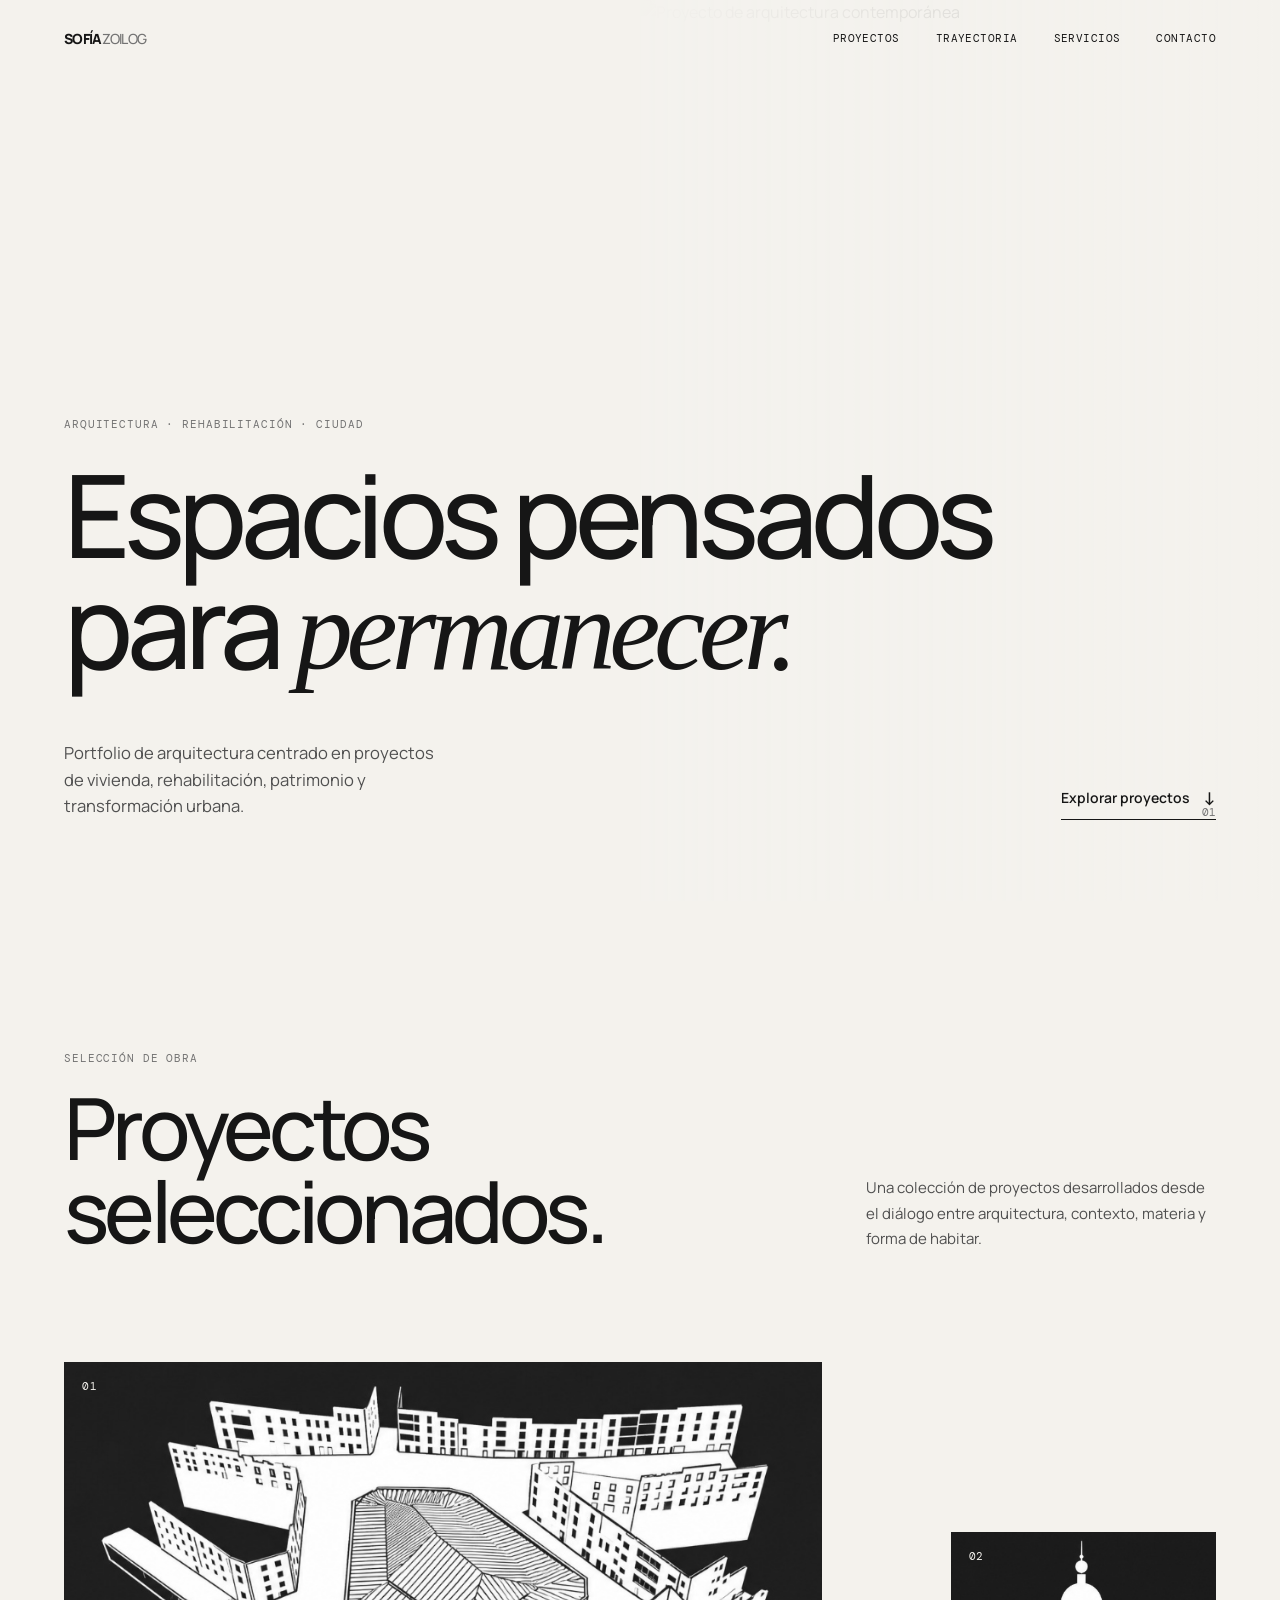
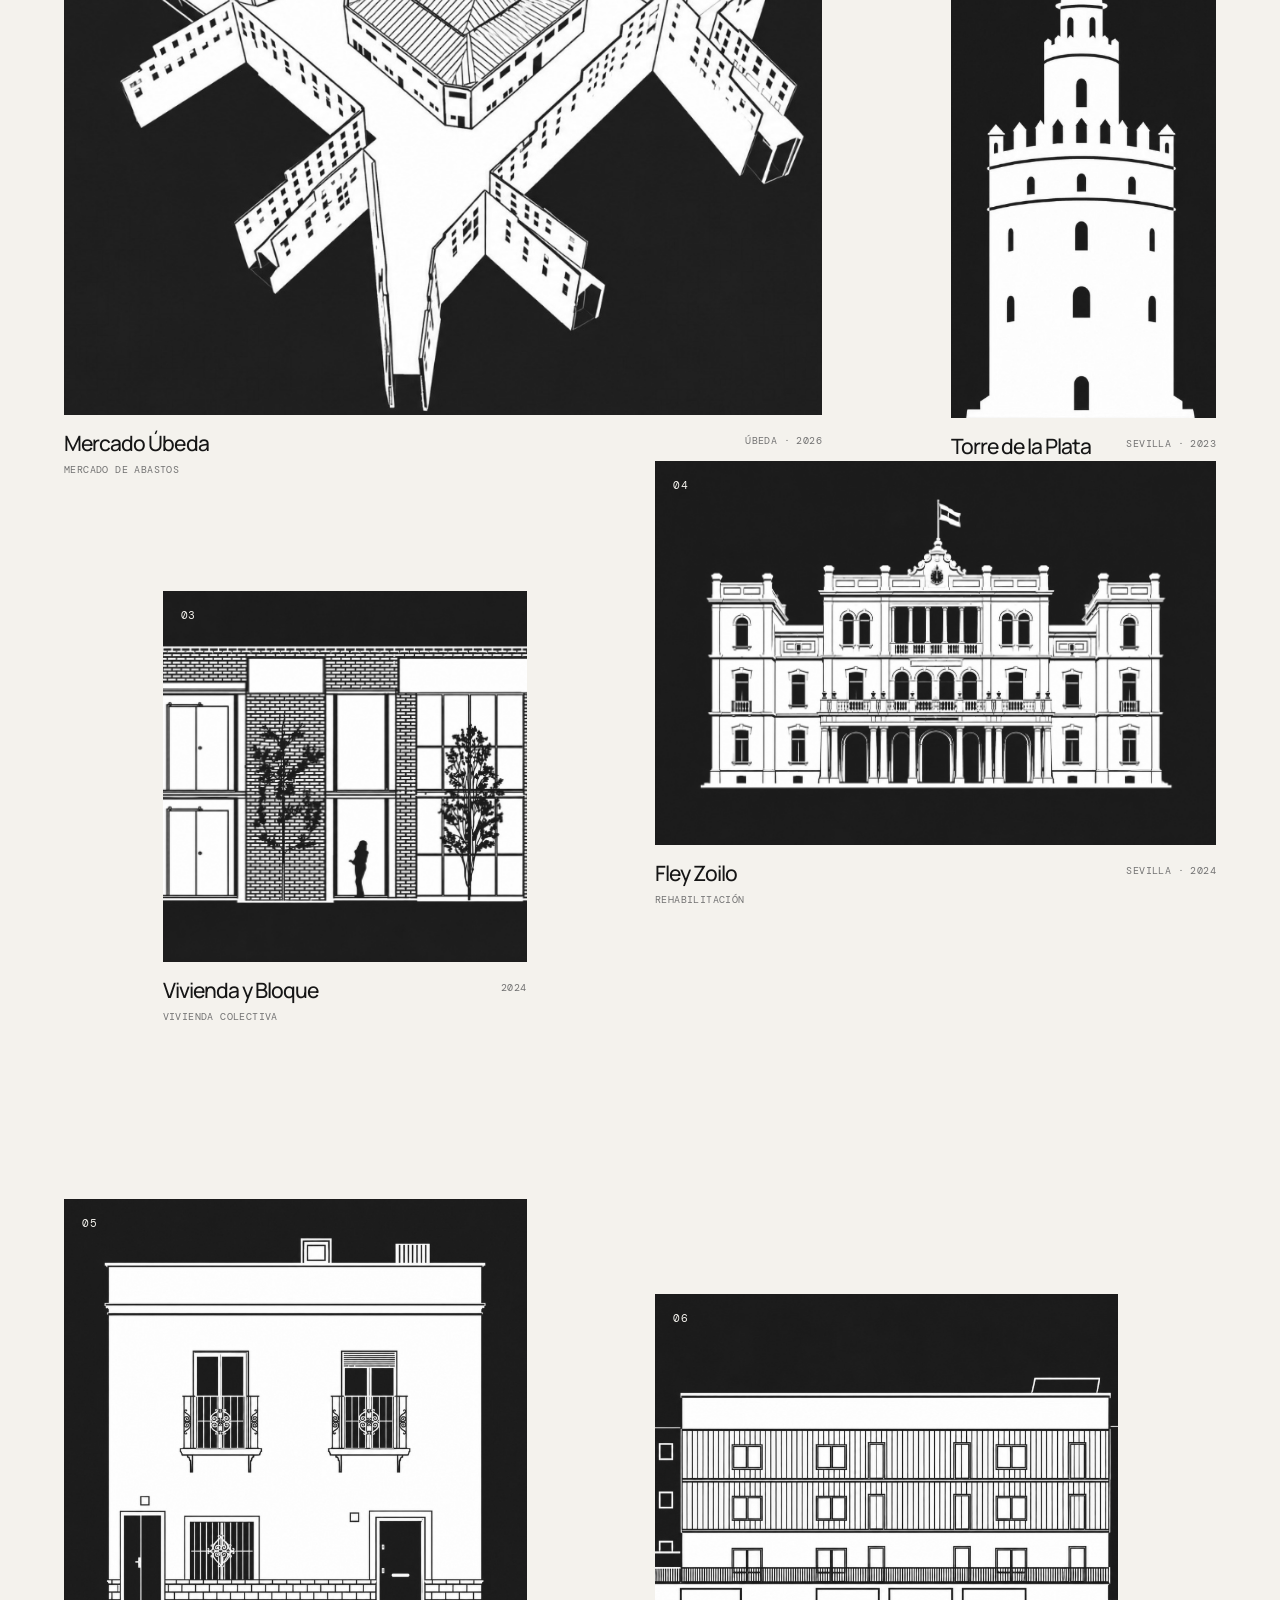
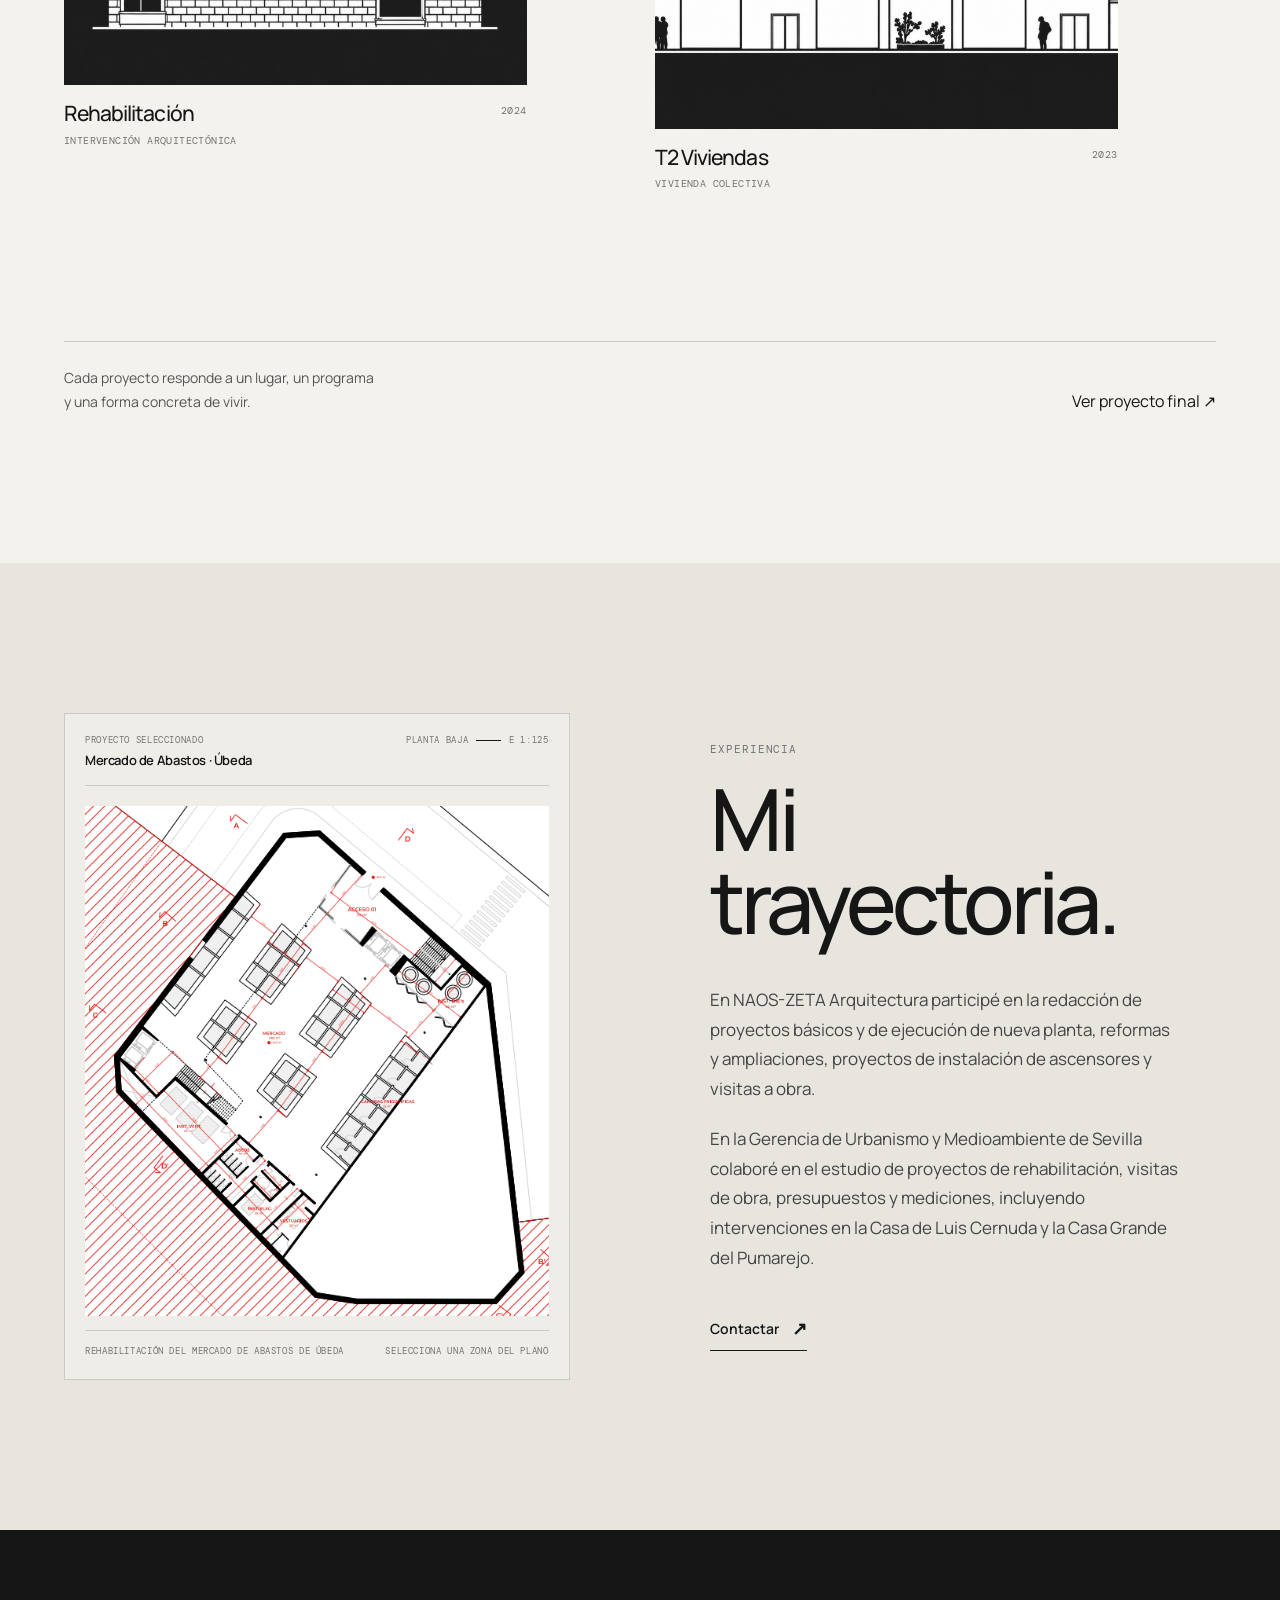
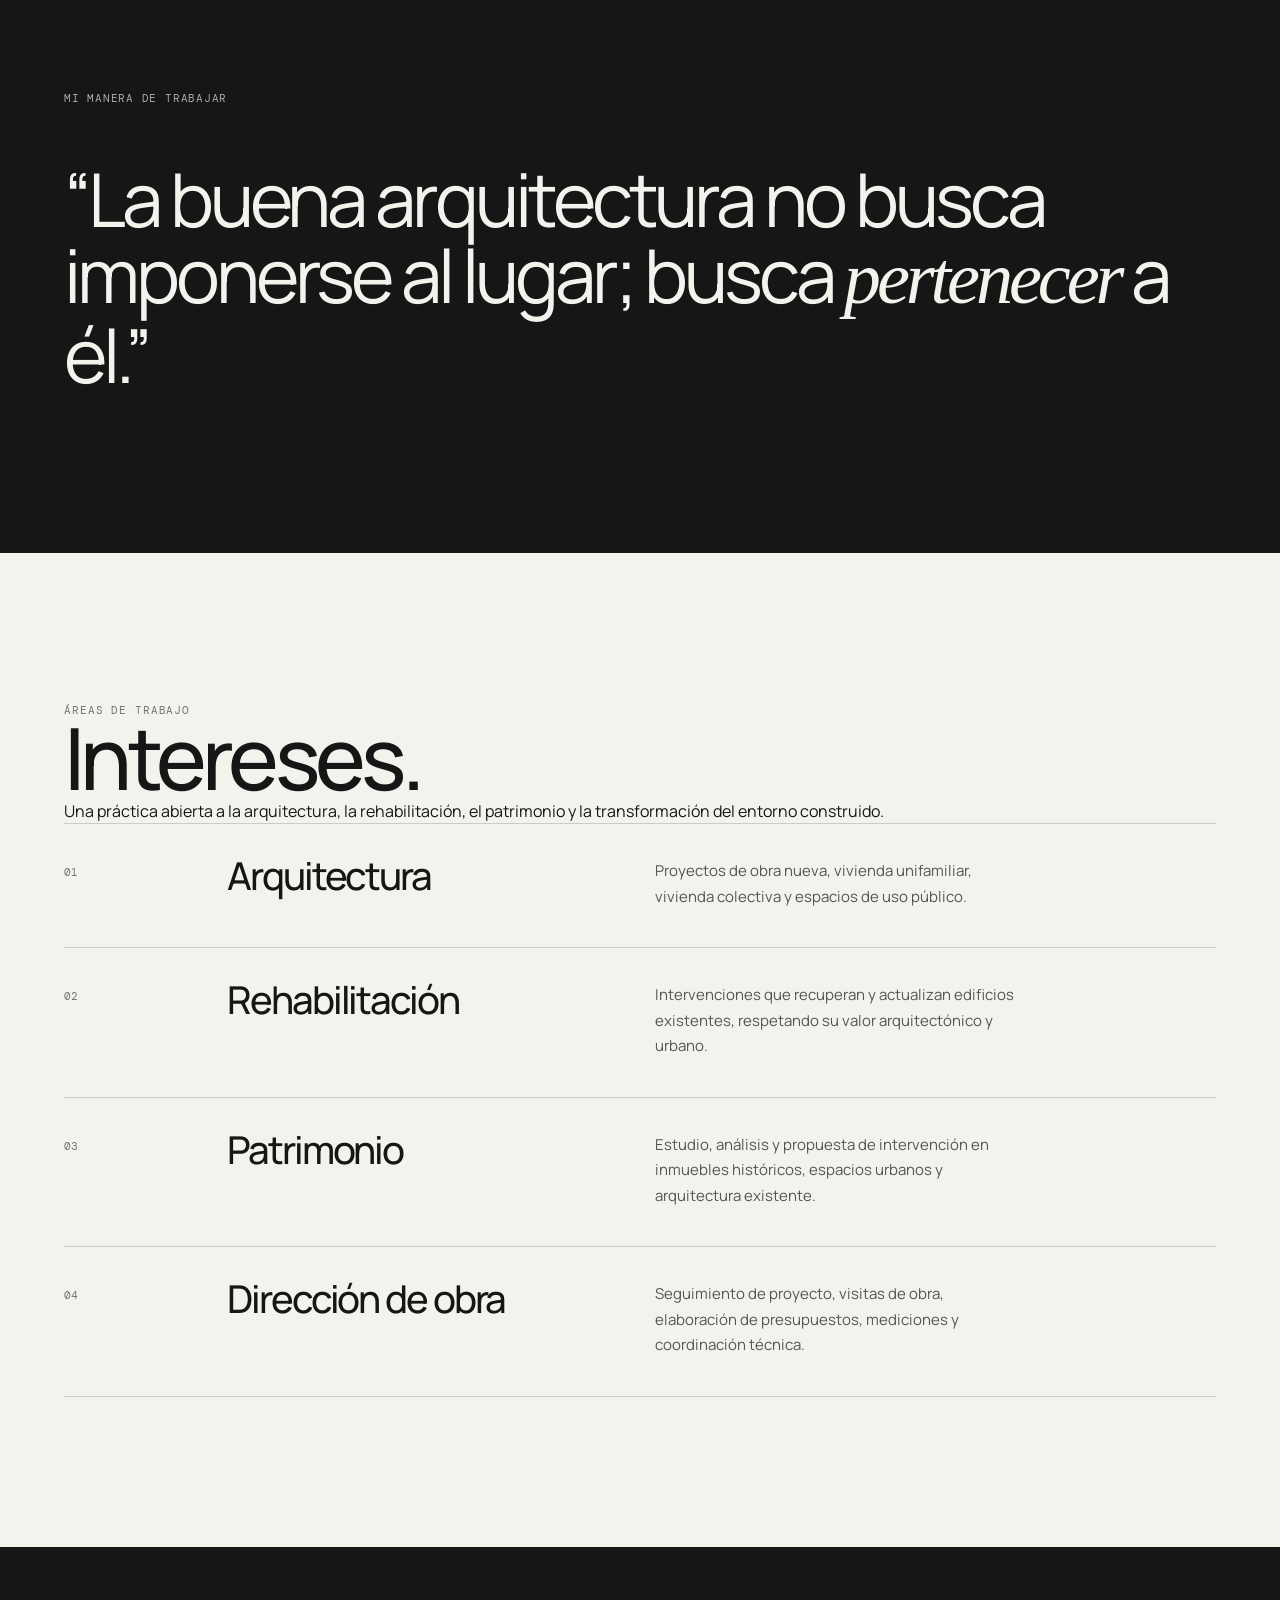
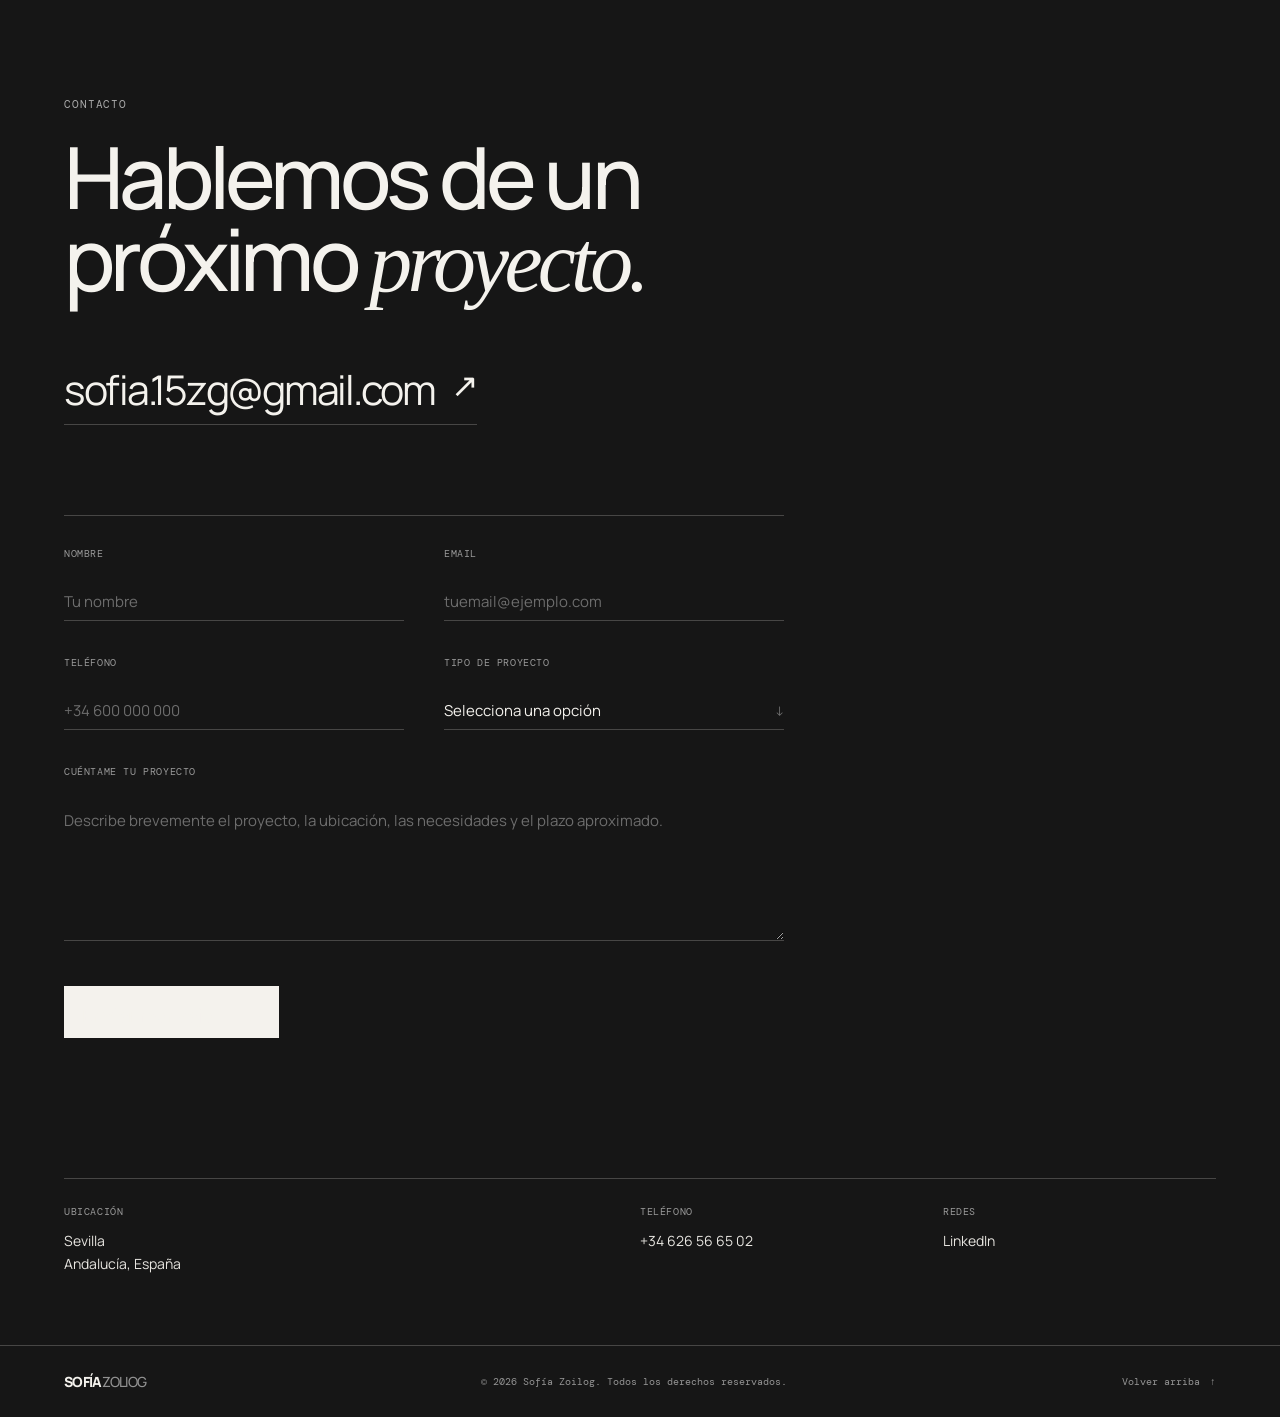
==== commit 35ffb058: "cambios en el formulario Actualización de cambios en formulario y conexión a la API" ====
--- a/index.html
+++ b/index.html
@@ -10,10 +10,10 @@
 
   <meta
     name="description"
-    content="Portfolio de arquitectura con proyectos académicos y profesionales."
+    content="Portfolio de Sofía Zoilog, arquitecta. Proyectos de vivienda, rehabilitación, patrimonio y ciudad."
   >
 
-  <title>Atelier Norte | Arquitectura y Diseño</title>
+  <title>Sofía Zoilog | Arquitectura y Diseño</title>
 
   <link rel="preconnect" href="https://fonts.googleapis.com">
 
@@ -90,7 +90,7 @@
         </div>
 
         <div class="projects-layout">
-          <!-- PROYECTO 01: MERCADO -->
+          <!-- Proyecto 01 -->
           <article class="project-item project-item-main reveal">
             <a
               href="pdf/mercado.pdf"
@@ -101,7 +101,7 @@
             >
               <img
                 src="img/proyecto-01.jpg"
-                alt="Proyecto Mercado Úbeda"
+                alt="Proyecto Mercado de Abastos de Úbeda"
               >
 
               <span class="project-visual-number">01</span>
@@ -115,14 +115,14 @@
             <div class="project-meta">
               <div>
                 <h3>Mercado Úbeda</h3>
-                <p>Mercado</p>
+                <p>Mercado de Abastos</p>
               </div>
 
-              <p>Sevilla · 2026</p>
-            </div>
-          </article>
-
-          <!-- PROYECTO 02: TORRE DE LA PLATA -->
+              <p>Úbeda · 2026</p>
+            </div>
+          </article>
+
+          <!-- Proyecto 02 -->
           <article class="project-item project-item-vertical reveal">
             <a
               href="pdf/torre.pdf"
@@ -154,7 +154,7 @@
             </div>
           </article>
 
-          <!-- PROYECTO 03: VIVIENDA Y BLOQUE -->
+          <!-- Proyecto 03 -->
           <article class="project-item project-item-small reveal">
             <a
               href="pdf/viviendaybloque.pdf"
@@ -165,7 +165,7 @@
             >
               <img
                 src="img/proyecto-03.jpg"
-                alt="Proyecto Vivienda y Bloque"
+                alt="Proyecto de vivienda y bloque colectivo"
               >
 
               <span class="project-visual-number">03</span>
@@ -186,7 +186,7 @@
             </div>
           </article>
 
-          <!-- PROYECTO 04: FLEY ZOILO -->
+          <!-- Proyecto 04 -->
           <article class="project-item project-item-horizontal reveal">
             <a
               href="pdf/fleyzoilog.pdf"
@@ -218,7 +218,7 @@
             </div>
           </article>
 
-          <!-- PROYECTO 05: REHABILITACIÓN -->
+          <!-- Proyecto 05 -->
           <article class="project-item project-item-medium reveal">
             <a
               href="pdf/rehabilitacion.pdf"
@@ -250,7 +250,7 @@
             </div>
           </article>
 
-          <!-- PROYECTO 06: T2 VIVIENDAS -->
+          <!-- Proyecto 06 -->
           <article class="project-item project-item-final reveal">
             <a
               href="pdf/t2viviendas.pdf"
@@ -302,211 +302,209 @@
       </div>
     </section>
 
-    <!-- ESTUDIO -->
+    <!-- EXPERIENCIA Y PLANO -->
     <section class="studio section" id="estudio">
       <div class="container studio-grid">
-        <div class="studio-plan reveal">
-          <div class="market-plan reveal">
-  <div class="market-plan-header">
-    <div>
-      <p class="market-plan-label">Proyecto seleccionado</p>
-      <p class="market-plan-name">Mercado de Abastos · Úbeda</p>
-    </div>
-
-    <p class="market-plan-scale">
-      Planta baja
-      <span></span>
-      E 1:125
-    </p>
-  </div>
-
-  <div class="market-plan-canvas">
-  <svg
-    class="market-plan-svg"
-    viewBox="320 55 590 650"
-    preserveAspectRatio="xMidYMid meet"
-    aria-label="Plano interactivo del Mercado de Abastos de Úbeda"
-  >
-    <!--
-      Esta imagen se muestra dentro del SVG.
-      El viewBox recorta el índice rojo lateral y las tramas exteriores.
-    -->
-    <image
-      href="img/plano-mercado.jpg"
-      x="0"
-      y="0"
-      width="1055"
-      height="746"
-    />
-
-    <!-- Zona 01: Mercado principal -->
-    <polygon
-      class="real-plan-space"
-      data-space="market"
-      tabindex="0"
-      role="button"
-      aria-label="Ver información del mercado"
-      points="
-        483,274
-        575,157
-        630,157
-        770,288
-        710,439
-        550,485
-        420,375
-      "
-    />
-
-    <!-- Zona 02: Acceso principal -->
-    <polygon
-      class="real-plan-space"
-      data-space="access"
-      tabindex="0"
-      role="button"
-      aria-label="Ver información del acceso principal"
-      points="
-        615,150
-        658,151
-        712,201
-        658,264
-        610,216
-      "
-    />
-
-    <!-- Zona 03: Vestíbulo -->
-    <polygon
-      class="real-plan-space"
-      data-space="vestibule"
-      tabindex="0"
-      role="button"
-      aria-label="Ver información del vestíbulo"
-      points="
-        705,207
-        755,252
-        738,316
-        677,279
-        658,264
-      "
-    />
-
-    <!-- Zona 04: Cámaras frigoríficas -->
-    <polygon
-      class="real-plan-space"
-      data-space="cold-rooms"
-      tabindex="0"
-      role="button"
-      aria-label="Ver información de las cámaras frigoríficas"
-      points="
-        688,358
-        763,300
-        800,339
-        741,458
-        667,417
-      "
-    />
-
-    <!-- Zona 05: Aseos -->
-    <polygon
-      class="real-plan-space"
-      data-space="toilets"
-      tabindex="0"
-      role="button"
-      aria-label="Ver información de los aseos"
-      points="
-        492,472
-        570,488
-        608,533
-        553,582
-        478,539
-      "
-    />
-
-    <!-- Zona 06: Vestuarios -->
-    <polygon
-      class="real-plan-space"
-      data-space="changing-rooms"
-      tabindex="0"
-      role="button"
-      aria-label="Ver información de los vestuarios"
-      points="
-        547,583
-        616,527
-        659,570
-        604,627
-      "
-    />
-
-    <!-- Zona 07: Instalación de ventilación -->
-    <polygon
-      class="real-plan-space"
-      data-space="ventilation"
-      tabindex="0"
-      role="button"
-      aria-label="Ver información de la instalación de ventilación"
-      points="
-        385,385
-        451,438
-        498,481
-        464,530
-        397,472
-      "
-    />
-
-    <!-- Zona 08: Instalación eléctrica -->
-    <polygon
-      class="real-plan-space"
-      data-space="electricity"
-      tabindex="0"
-      role="button"
-      aria-label="Ver información de la instalación eléctrica"
-      points="
-        456,525
-        512,570
-        489,617
-        426,560
-      "
-    />
-  </svg>
-
-  <div class="market-plan-info" id="market-plan-info" aria-live="polite">
-    <span
-      class="market-plan-info-number"
-      id="market-plan-info-number"
-    >
-      01
-    </span>
-
-    <div>
-      <p
-        class="market-plan-info-title"
-        id="market-plan-info-title"
-      >
-        Mercado
-      </p>
-
-      <p
-        class="market-plan-info-text"
-        id="market-plan-info-text"
-      >
-        Espacio principal destinado a la actividad comercial,
-        organizado mediante puestos y recorridos interiores.
-      </p>
-    </div>
-  </div>
-</div>
-
-  <div class="market-plan-footer">
-    <p>
-      Rehabilitación del Mercado de Abastos de Úbeda
-    </p>
-
-    <p>
-      Selecciona una zona del plano
-    </p>
-  </div>
-</div>
+        <!-- PLANO INTERACTIVO -->
+        <div class="market-plan reveal">
+          <div class="market-plan-header">
+            <div>
+              <p class="market-plan-label">Proyecto seleccionado</p>
+              <p class="market-plan-name">
+                Mercado de Abastos · Úbeda
+              </p>
+            </div>
+
+            <p class="market-plan-scale">
+              Planta baja
+              <span></span>
+              E 1:125
+            </p>
+          </div>
+
+          <div class="market-plan-canvas">
+            <svg
+              class="market-plan-svg"
+              viewBox="320 55 590 650"
+              preserveAspectRatio="xMidYMid meet"
+              aria-label="Plano interactivo del Mercado de Abastos de Úbeda"
+            >
+              <!-- Imagen de fondo recortada: oculta el índice rojo lateral -->
+              <image
+                href="img/plano-mercado.jpg"
+                x="0"
+                y="0"
+                width="1055"
+                height="746"
+              />
+
+              <!-- Mercado principal -->
+              <polygon
+                class="real-plan-space"
+                data-space="market"
+                tabindex="0"
+                role="button"
+                aria-label="Ver información del mercado"
+                points="
+                  483,274
+                  575,157
+                  630,157
+                  770,288
+                  710,439
+                  550,485
+                  420,375
+                "
+              />
+
+              <!-- Acceso -->
+              <polygon
+                class="real-plan-space"
+                data-space="access"
+                tabindex="0"
+                role="button"
+                aria-label="Ver información del acceso principal"
+                points="
+                  615,150
+                  658,151
+                  712,201
+                  658,264
+                  610,216
+                "
+              />
+
+              <!-- Vestíbulo -->
+              <polygon
+                class="real-plan-space"
+                data-space="vestibule"
+                tabindex="0"
+                role="button"
+                aria-label="Ver información del vestíbulo"
+                points="
+                  705,207
+                  755,252
+                  738,316
+                  677,279
+                  658,264
+                "
+              />
+
+              <!-- Cámaras frigoríficas -->
+              <polygon
+                class="real-plan-space"
+                data-space="cold-rooms"
+                tabindex="0"
+                role="button"
+                aria-label="Ver información de las cámaras frigoríficas"
+                points="
+                  688,358
+                  763,300
+                  800,339
+                  741,458
+                  667,417
+                "
+              />
+
+              <!-- Aseos -->
+              <polygon
+                class="real-plan-space"
+                data-space="toilets"
+                tabindex="0"
+                role="button"
+                aria-label="Ver información de los aseos"
+                points="
+                  492,472
+                  570,488
+                  608,533
+                  553,582
+                  478,539
+                "
+              />
+
+              <!-- Vestuarios -->
+              <polygon
+                class="real-plan-space"
+                data-space="changing-rooms"
+                tabindex="0"
+                role="button"
+                aria-label="Ver información de los vestuarios"
+                points="
+                  547,583
+                  616,527
+                  659,570
+                  604,627
+                "
+              />
+
+              <!-- Instalación de ventilación -->
+              <polygon
+                class="real-plan-space"
+                data-space="ventilation"
+                tabindex="0"
+                role="button"
+                aria-label="Ver información de ventilación"
+                points="
+                  385,385
+                  451,438
+                  498,481
+                  464,530
+                  397,472
+                "
+              />
+
+              <!-- Instalación eléctrica -->
+              <polygon
+                class="real-plan-space"
+                data-space="electricity"
+                tabindex="0"
+                role="button"
+                aria-label="Ver información de instalación eléctrica"
+                points="
+                  456,525
+                  512,570
+                  489,617
+                  426,560
+                "
+              />
+            </svg>
+
+            <div
+              class="market-plan-info"
+              id="market-plan-info"
+              aria-live="polite"
+            >
+              <span
+                class="market-plan-info-number"
+                id="market-plan-info-number"
+              >
+                01
+              </span>
+
+              <div>
+                <p
+                  class="market-plan-info-title"
+                  id="market-plan-info-title"
+                >
+                  Mercado
+                </p>
+
+                <p
+                  class="market-plan-info-text"
+                  id="market-plan-info-text"
+                >
+                  Espacio principal destinado a la actividad comercial,
+                  organizado mediante puestos y recorridos interiores.
+                </p>
+              </div>
+            </div>
+          </div>
+
+          <div class="market-plan-footer">
+            <p>Rehabilitación del Mercado de Abastos de Úbeda</p>
+            <p>Selecciona una zona del plano</p>
+          </div>
         </div>
 
+        <!-- TEXTO EXPERIENCIA -->
         <div class="studio-content reveal">
           <p class="eyebrow">Experiencia</p>
 
@@ -524,8 +522,8 @@
           <p>
             En la Gerencia de Urbanismo y Medioambiente de Sevilla colaboré en
             el estudio de proyectos de rehabilitación, visitas de obra,
-            presupuestos y mediciones, incluyendo intervenciones en la Casa
-            de Luis Cernuda y la Casa Grande del Pumarejo.
+            presupuestos y mediciones, incluyendo intervenciones en la Casa de
+            Luis Cernuda y la Casa Grande del Pumarejo.
           </p>
 
           <a href="#contacto" class="text-link">
@@ -548,7 +546,7 @@
       </div>
     </section>
 
-    <!-- SERVICIOS -->
+    <!-- ÁREAS DE TRABAJO -->
     <section class="services section" id="servicios">
       <div class="container">
         <div class="section-header reveal">
@@ -581,7 +579,7 @@
             <h3>Rehabilitación</h3>
 
             <p>
-              Intervenciones que recuperan y actualizan edificios existentes
+              Intervenciones que recuperan y actualizan edificios existentes,
               respetando su valor arquitectónico y urbano.
             </p>
           </article>
@@ -621,67 +619,176 @@
           próximo <em>proyecto.</em>
         </h2>
 
+        <!-- Correo directo -->
         <a
-          href="mailto:tuemail@ejemplo.com"
+          href="mailto:sofia.15zg@gmail.com"
           class="contact-email"
         >
           sofia.15zg@gmail.com
           <span aria-hidden="true">↗</span>
         </a>
-                <form
+
+        <!-- FORMULARIO WEB3FORMS -->
+        <form
           class="contact-form"
           id="contact-form"
-          action="https://formspree.io/f/TU_FORM_ID"
+          action="https://api.web3forms.com/submit"
           method="POST"
         >
+          <!-- Access Key Web3Forms -->
+          <input
+            type="hidden"
+            name="access_key"
+            value="cedfbb47-46ba-4e9e-8e77-8da3878f9050"
+          >
+
+          <!-- Configuración del correo -->
+          <input
+            type="hidden"
+            name="subject"
+            value="Nuevo mensaje desde el portfolio de Sofía Zoilog"
+          >
+
+          <input
+            type="hidden"
+            name="from_name"
+            value="Portfolio de Sofía Zoilog"
+          >
+
+          <!-- Campo antispam oculto -->
+          <input
+            type="checkbox"
+            name="botcheck"
+            class="form-botcheck"
+            tabindex="-1"
+            autocomplete="off"
+          >
+
           <div class="form-grid">
             <div class="form-field">
               <label for="nombre">Nombre</label>
-              <input type="text" id="nombre" name="nombre" required autocomplete="name">
-            </div>
- 
+
+              <input
+                type="text"
+                id="nombre"
+                name="nombre"
+                required
+                autocomplete="name"
+                placeholder="Tu nombre"
+              >
+            </div>
+
             <div class="form-field">
               <label for="email">Email</label>
-              <input type="email" id="email" name="email" required autocomplete="email">
-            </div>
- 
+
+              <input
+                type="email"
+                id="email"
+                name="email"
+                required
+                autocomplete="email"
+                placeholder="tuemail@ejemplo.com"
+              >
+            </div>
+
             <div class="form-field">
-              <label for="telefono">Teléfono (opcional)</label>
-              <input type="tel" id="telefono" name="telefono" autocomplete="tel">
-            </div>
- 
+              <label for="telefono">Teléfono</label>
+
+              <input
+                type="tel"
+                id="telefono"
+                name="telefono"
+                autocomplete="tel"
+                placeholder="+34 600 000 000"
+              >
+            </div>
+
             <div class="form-field">
               <label for="tipo-proyecto">Tipo de proyecto</label>
+
               <div class="select-wrapper">
-                <select id="tipo-proyecto" name="tipo_proyecto" required>
-                  <option value="" disabled selected>Selecciona una opción</option>
-                  <option value="Vivienda unifamiliar">Vivienda unifamiliar</option>
-                  <option value="Reforma">Reforma</option>
-                  <option value="Interiorismo">Interiorismo</option>
-                  <option value="Rehabilitación">Rehabilitación</option>
-                  <option value="Dirección de obra">Dirección de obra</option>
-                  <option value="Otro">Otro</option>
+                <select
+                  id="tipo-proyecto"
+                  name="tipo_proyecto"
+                  required
+                >
+                  <option value="" disabled selected>
+                    Selecciona una opción
+                  </option>
+
+                  <option value="Vivienda unifamiliar">
+                    Vivienda unifamiliar
+                  </option>
+
+                  <option value="Vivienda colectiva">
+                    Vivienda colectiva
+                  </option>
+
+                  <option value="Reforma">
+                    Reforma
+                  </option>
+
+                  <option value="Rehabilitación">
+                    Rehabilitación
+                  </option>
+
+                  <option value="Patrimonio e intervención">
+                    Patrimonio e intervención
+                  </option>
+
+                  <option value="Interiorismo">
+                    Interiorismo
+                  </option>
+
+                  <option value="Dirección de obra">
+                    Dirección de obra
+                  </option>
+
+                  <option value="Otro">
+                    Otro
+                  </option>
                 </select>
+
                 <span class="select-arrow" aria-hidden="true">↓</span>
               </div>
             </div>
           </div>
- 
+
           <div class="form-field form-field-full">
-            <label for="mensaje">Cuéntanos tu proyecto</label>
-            <textarea id="mensaje" name="mensaje" rows="4" required></textarea>
-          </div>
- 
-          <input type="text" name="_gotcha" style="display:none" tabindex="-1" autocomplete="off">
- 
-          <button type="submit" class="form-submit">
-            Enviar mensaje
-            <span aria-hidden="true">↗</span>
-          </button>
- 
-          <p class="form-status" id="form-status" role="status" aria-live="polite"></p>
+            <label for="mensaje">Cuéntame tu proyecto</label>
+
+            <textarea
+              id="mensaje"
+              name="mensaje"
+              rows="5"
+              required
+              placeholder="Describe brevemente el proyecto, la ubicación, las necesidades y el plazo aproximado."
+            ></textarea>
+          </div>
+
+          <div class="form-bottom">
+            <button
+              type="submit"
+              class="form-submit"
+              id="form-submit"
+            >
+              <span class="form-submit-text">
+                Enviar mensaje
+              </span>
+
+              <span aria-hidden="true">↗</span>
+            </button>
+
+            <p
+              class="form-status"
+              id="form-status"
+              role="status"
+              aria-live="polite"
+            ></p>
+          </div>
         </form>
- 
+
+        <!-- INFORMACIÓN DE CONTACTO -->
         <div class="contact-details">
           <div>
             <p class="contact-label">Ubicación</p>
@@ -695,7 +802,7 @@
           <div>
             <p class="contact-label">Teléfono</p>
 
-            <a href="tel:+34000000000">
+            <a href="tel:+34626566502">
               +34 626 56 65 02
             </a>
           </div>
@@ -704,7 +811,7 @@
             <p class="contact-label">Redes</p>
 
             <a
-              href="https://www.linkedin.com/in/sof%C3%ADa-zg-61b120356/?lipi=urn%3Ali%3Apage%3Ad_flagship3_profile_view_base_contact_details%3BHfKgurxtSd6CJwsPuKur4Q%3D%3D"
+              href="https://www.linkedin.com/in/sof%C3%ADa-zg-61b120356/"
               target="_blank"
               rel="noopener noreferrer"
             >
--- a/css/cssindex.css
+++ b/css/cssindex.css
@@ -1709,4 +1709,176 @@
   .market-plan-footer p:last-child {
     text-align: left;
   }
+}
+/* -------------------------
+   FORMULARIO DE CONTACTO
+------------------------- */
+
+.contact-form {
+  border-top: 1px solid var(--color-line-light);
+  margin-top: 85px;
+  padding-top: 28px;
+}
+
+.form-grid {
+  display: grid;
+  gap: 30px;
+  grid-template-columns: repeat(2, 1fr);
+}
+
+.form-field {
+  display: flex;
+  flex-direction: column;
+}
+
+.form-field-full {
+  margin-top: 30px;
+}
+
+.form-field label {
+  color: #9f9f9f;
+  font-family: var(--font-mono);
+  font-size: 10px;
+  letter-spacing: 0.06em;
+  margin-bottom: 12px;
+  text-transform: uppercase;
+}
+
+.form-field input,
+.form-field select,
+.form-field textarea {
+  background-color: transparent;
+  border: 0;
+  border-bottom: 1px solid rgba(244, 242, 237, 0.36);
+  border-radius: 0;
+  color: var(--color-light);
+  font-family: var(--font-main);
+  font-size: 15px;
+  outline: none;
+  padding: 10px 0 13px;
+  transition: border-color 0.3s ease;
+  width: 100%;
+}
+
+.form-field textarea {
+  line-height: 1.65;
+  min-height: 120px;
+  resize: vertical;
+}
+
+.form-field input::placeholder,
+.form-field textarea::placeholder {
+  color: #808080;
+  opacity: 1;
+}
+
+.form-field input:focus,
+.form-field select:focus,
+.form-field textarea:focus {
+  border-bottom-color: var(--color-light);
+}
+
+.form-field select {
+  appearance: none;
+  cursor: pointer;
+}
+
+.form-field select option {
+  background-color: var(--color-dark);
+  color: var(--color-light);
+}
+
+.select-wrapper {
+  position: relative;
+}
+
+.select-arrow {
+  color: var(--color-light);
+  font-size: 15px;
+  pointer-events: none;
+  position: absolute;
+  right: 2px;
+  top: 9px;
+}
+
+.form-botcheck {
+  display: none;
+}
+
+.form-bottom {
+  align-items: center;
+  display: flex;
+  gap: 25px;
+  justify-content: space-between;
+  margin-top: 45px;
+}
+
+.form-submit {
+  align-items: center;
+  background-color: var(--color-light);
+  color: var(--color-dark);
+  display: inline-flex;
+  font-family: var(--font-main);
+  font-size: 13px;
+  font-weight: 700;
+  gap: 35px;
+  justify-content: space-between;
+  min-width: 215px;
+  padding: 16px 18px;
+  transition: background-color 0.3s ease, color 0.3s ease, opacity 0.3s ease;
+}
+
+.form-submit:hover {
+  background-color: #cfcac1;
+}
+
+.form-submit:disabled {
+  cursor: wait;
+  opacity: 0.6;
+}
+
+.form-status {
+  color: #b4b4b4;
+  font-size: 12px;
+  line-height: 1.55;
+  max-width: 390px;
+  text-align: right;
+}
+
+.form-status.success {
+  color: #d1e4cd;
+}
+
+.form-status.error {
+  color: #efb7b4;
+}
+
+@media (max-width: 650px) {
+  .contact-form {
+    margin-top: 60px;
+  }
+
+  .form-grid {
+    gap: 28px;
+    grid-template-columns: 1fr;
+  }
+
+  .form-field-full {
+    margin-top: 28px;
+  }
+
+  .form-bottom {
+    align-items: stretch;
+    flex-direction: column;
+    gap: 20px;
+  }
+
+  .form-submit {
+    width: 100%;
+  }
+
+  .form-status {
+    max-width: 100%;
+    text-align: left;
+  }
 }
